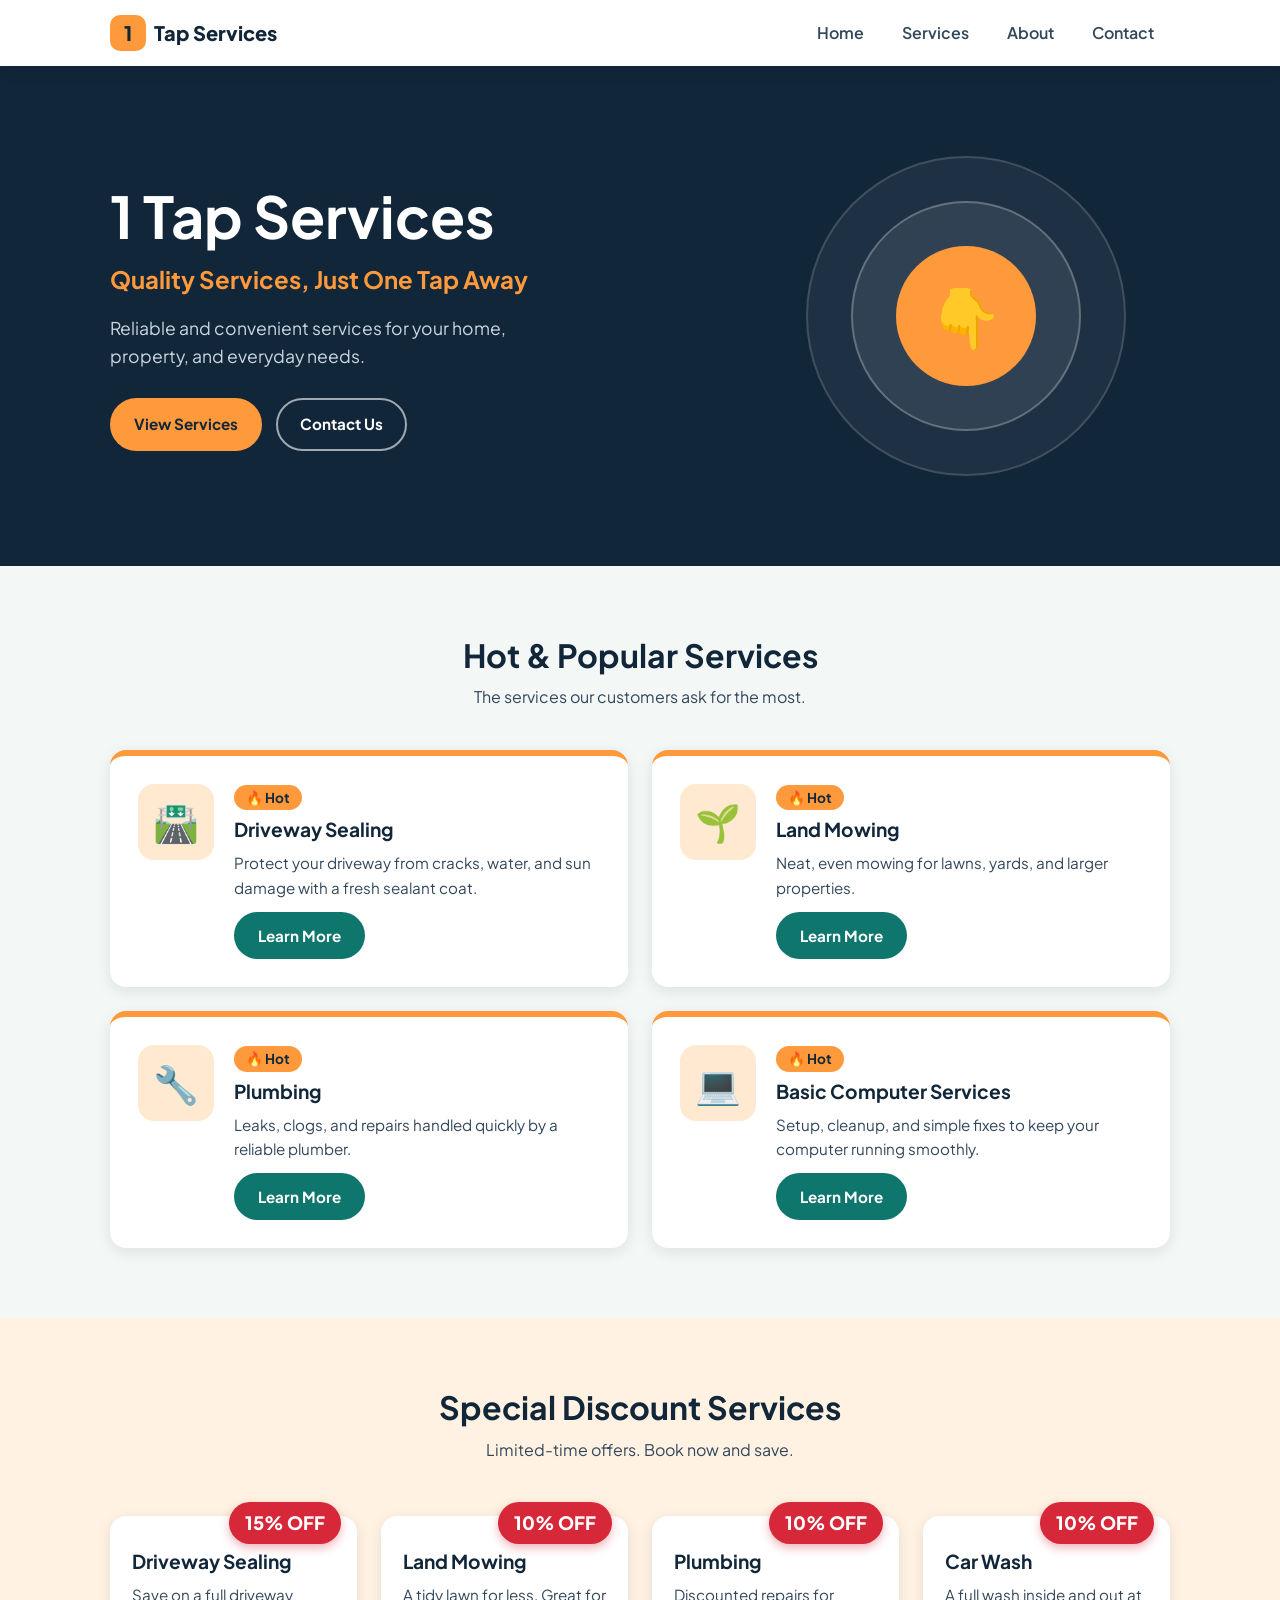
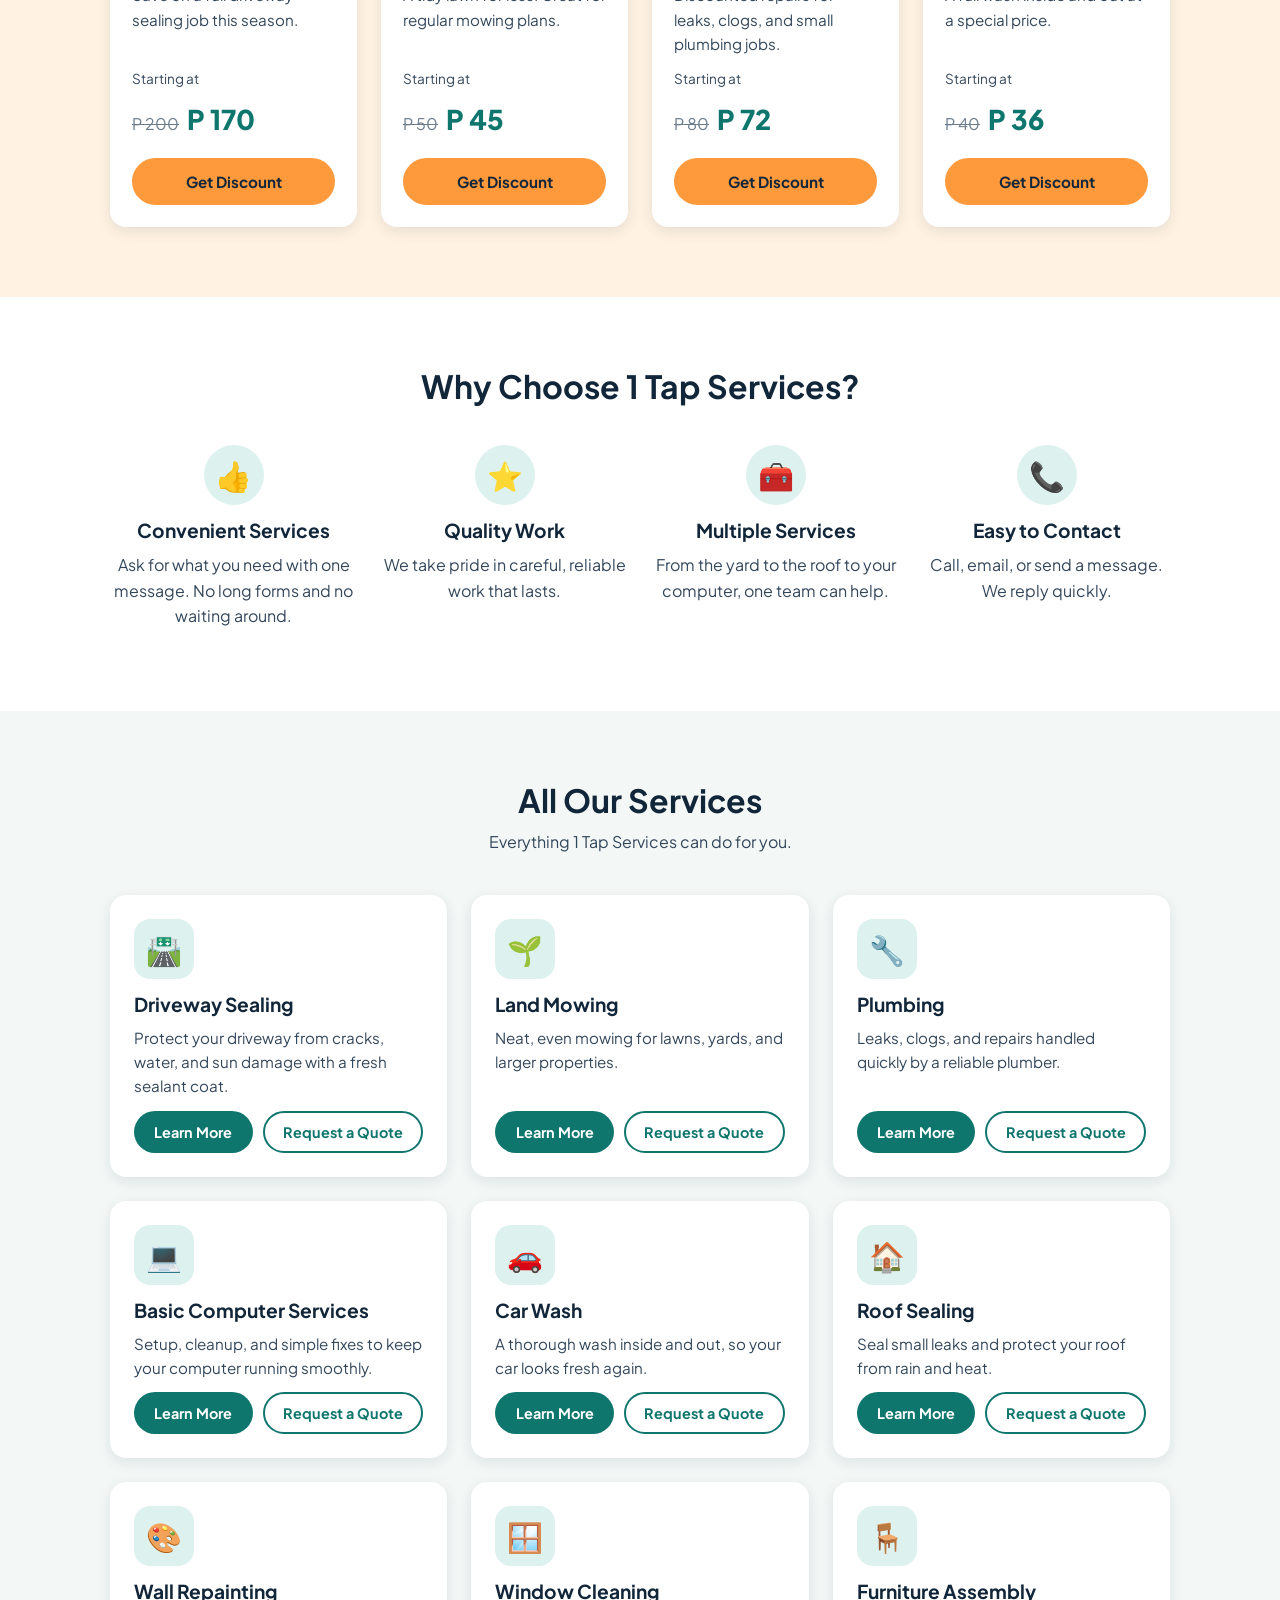
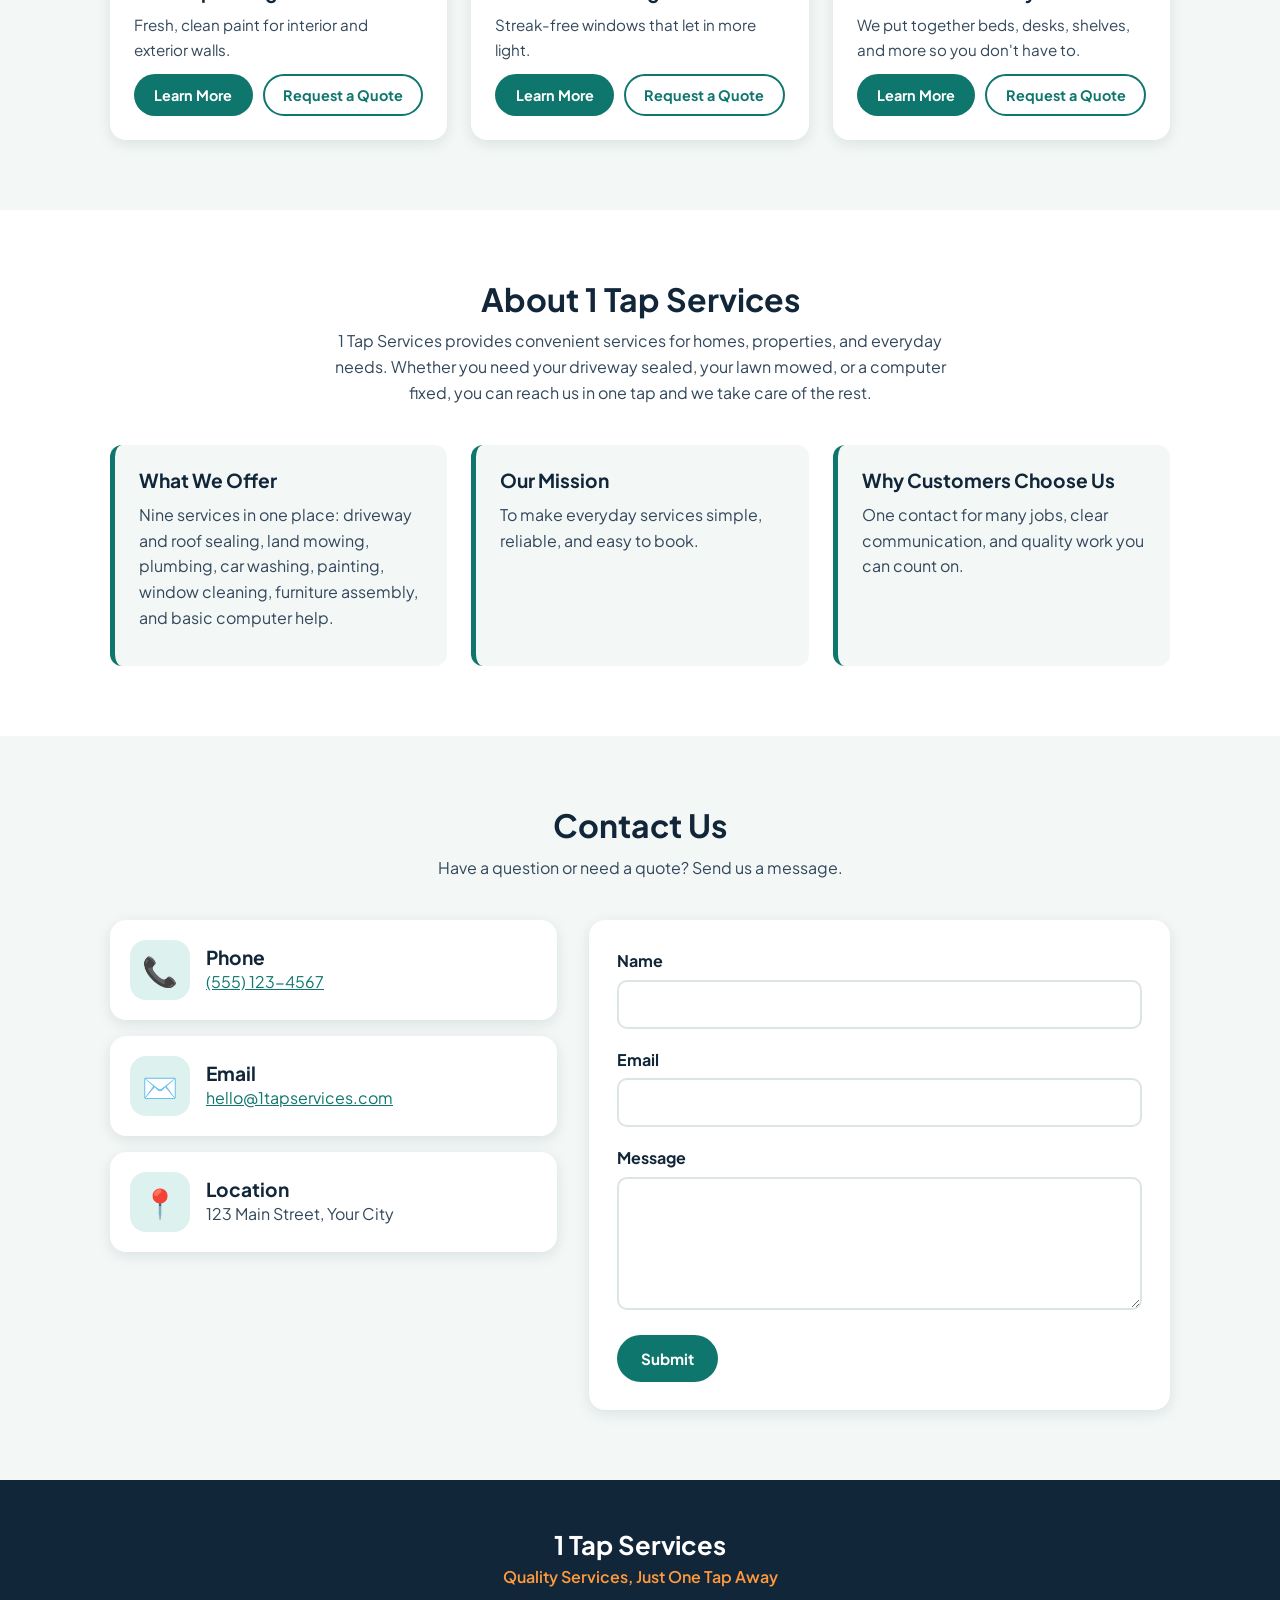
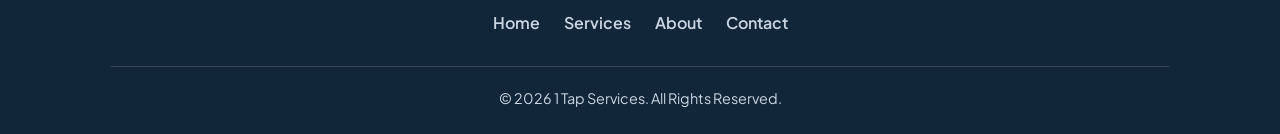
==== index.html @ e30b1a50 "Initial Commit" ====
<!doctype html>
<html lang="en">
  <head>
    <meta charset="UTF-8" />
    <meta name="viewport" content="width=device-width, initial-scale=1.0" />
    <title>1 Tap Services | Quality Services, Just One Tap Away</title>

    <!-- Font (optional). If there is no internet, the browser uses a normal font instead. -->
    <link rel="preconnect" href="https://fonts.googleapis.com" />
    <link rel="preconnect" href="https://fonts.gstatic.com" crossorigin />
    <link
      href="https://fonts.googleapis.com/css2?family=Plus+Jakarta+Sans:wght@400;500;700;800&display=swap"
      rel="stylesheet"
    />

    <!-- Connect the CSS file -->
    <link rel="stylesheet" href="style.css" />
  </head>

  <body>
    <!-- ===================================================
       HEADER / NAVIGATION
       Each link points to a section using its id (#home, #services...)
       =================================================== -->
    <header class="site-header">
      <nav class="navbar">
        <!-- Business name on the left -->
        <a href="#home" class="logo" aria-label="1 Tap Services">
          <span class="logo-mark">1</span>
          <span class="logo-text">Tap Services</span>
        </a>

        <!-- Hamburger button (only visible on mobile) -->
        <button
          id="menu-button"
          class="menu-button"
          aria-label="Open menu"
          aria-expanded="false"
        >
          ☰
        </button>

        <!-- Menu links -->
        <ul id="nav-menu" class="nav-menu">
          <li><a href="#home" class="nav-link">Home</a></li>
          <li><a href="#services" class="nav-link">Services</a></li>
          <li><a href="#about" class="nav-link">About</a></li>
          <li><a href="#contact" class="nav-link">Contact</a></li>
        </ul>
      </nav>
    </header>

    <main>
      <!-- ===================================================
         HOME: HERO SECTION
         =================================================== -->
      <section id="home" class="hero">
        <div class="container hero-content">
          <div class="hero-text">
            <h1>1 Tap Services</h1>
            <p class="hero-tagline">Quality Services, Just One Tap Away</p>
            <p class="hero-description">
              Reliable and convenient services for your home, property, and
              everyday needs.
            </p>

            <div class="hero-buttons">
              <a href="#services" class="button button-orange">View Services</a>
              <a href="#contact" class="button button-light">Contact Us</a>
            </div>
          </div>

          <!-- Decoration: circles with a tapping finger -->
          <div class="hero-visual" aria-hidden="true">
            <div class="ring ring-outer">
              <div class="ring ring-middle">
                <div class="ring ring-inner">👇</div>
              </div>
            </div>
          </div>
        </div>
      </section>

      <!-- ===================================================
         HOME: HOT & POPULAR SERVICES
         To change a service, edit the text inside the card.
         The "data-service" must match the name in script.js
         =================================================== -->
      <section id="popular" class="section bg-light">
        <div class="container">
          <div class="section-heading">
            <h2>Hot &amp; Popular Services</h2>
            <p>The services our customers ask for the most.</p>
          </div>

          <div class="popular-grid">
            <!-- Popular card 1 -->
            <article class="popular-card">
              <div class="icon">🛣️</div>
              <div class="card-body">
                <span class="hot-tag">🔥 Hot</span>
                <h3>Driveway Sealing</h3>
                <p class="card-description">
                  Protect your driveway from cracks, water, and sun damage with
                  a fresh sealant coat.
                </p>
                <button
                  class="button button-main learn-more-button"
                  data-service="Driveway Sealing"
                >
                  Learn More
                </button>
              </div>
            </article>

            <!-- Popular card 2 -->
            <article class="popular-card">
              <div class="icon">🌱</div>
              <div class="card-body">
                <span class="hot-tag">🔥 Hot</span>
                <h3>Land Mowing</h3>
                <p class="card-description">
                  Neat, even mowing for lawns, yards, and larger properties.
                </p>
                <button
                  class="button button-main learn-more-button"
                  data-service="Land Mowing"
                >
                  Learn More
                </button>
              </div>
            </article>

            <!-- Popular card 3 -->
            <article class="popular-card">
              <div class="icon">🔧</div>
              <div class="card-body">
                <span class="hot-tag">🔥 Hot</span>
                <h3>Plumbing</h3>
                <p class="card-description">
                  Leaks, clogs, and repairs handled quickly by a reliable
                  plumber.
                </p>
                <button
                  class="button button-main learn-more-button"
                  data-service="Plumbing"
                >
                  Learn More
                </button>
              </div>
            </article>

            <!-- Popular card 4 -->
            <article class="popular-card">
              <div class="icon">💻</div>
              <div class="card-body">
                <span class="hot-tag">🔥 Hot</span>
                <h3>Basic Computer Services</h3>
                <p class="card-description">
                  Setup, cleanup, and simple fixes to keep your computer running
                  smoothly.
                </p>
                <button
                  class="button button-main learn-more-button"
                  data-service="Basic Computer Services"
                >
                  Learn More
                </button>
              </div>
            </article>
          </div>
        </div>
      </section>

      <!-- ===================================================
         HOME: SPECIAL DISCOUNT SERVICES
         The prices below are only examples. Change them any time.
         Change the discount in two places: the badge text
         and the "data-discount" of the button.
         =================================================== -->
      <section id="discounts" class="section bg-warm">
        <div class="container">
          <div class="section-heading">
            <h2>Special Discount Services</h2>
            <p>Limited-time offers. Book now and save.</p>
          </div>

          <div class="discount-grid">
            <!-- Discount card 1 -->
            <article class="discount-card">
              <span class="discount-badge">15% OFF</span>
              <h3>Driveway Sealing</h3>
              <p class="card-description">
                Save on a full driveway sealing job this season.
              </p>
              <p class="price-box">
                <span class="price-label">Starting at</span>
                <span class="old-price">P 200</span>
                <span class="new-price">P 170</span>
              </p>
              <button
                class="button button-orange discount-button"
                data-service="Driveway Sealing"
                data-discount="15% OFF"
              >
                Get Discount
              </button>
            </article>

            <!-- Discount card 2 -->
            <article class="discount-card">
              <span class="discount-badge">10% OFF</span>
              <h3>Land Mowing</h3>
              <p class="card-description">
                A tidy lawn for less. Great for regular mowing plans.
              </p>
              <p class="price-box">
                <span class="price-label">Starting at</span>
                <span class="old-price">P 50</span>
                <span class="new-price">P 45</span>
              </p>
              <button
                class="button button-orange discount-button"
                data-service="Land Mowing"
                data-discount="10% OFF"
              >
                Get Discount
              </button>
            </article>

            <!-- Discount card 3 -->
            <article class="discount-card">
              <span class="discount-badge">10% OFF</span>
              <h3>Plumbing</h3>
              <p class="card-description">
                Discounted repairs for leaks, clogs, and small plumbing jobs.
              </p>
              <p class="price-box">
                <span class="price-label">Starting at</span>
                <span class="old-price">P 80</span>
                <span class="new-price">P 72</span>
              </p>
              <button
                class="button button-orange discount-button"
                data-service="Plumbing"
                data-discount="10% OFF"
              >
                Get Discount
              </button>
            </article>

            <!-- Discount card 4 -->
            <article class="discount-card">
              <span class="discount-badge">10% OFF</span>
              <h3>Car Wash</h3>
              <p class="card-description">
                A full wash inside and out at a special price.
              </p>
              <p class="price-box">
                <span class="price-label">Starting at</span>
                <span class="old-price">P 40</span>
                <span class="new-price">P 36</span>
              </p>
              <button
                class="button button-orange discount-button"
                data-service="Car Wash"
                data-discount="10% OFF"
              >
                Get Discount
              </button>
            </article>
          </div>
        </div>
      </section>

      <!-- ===================================================
         HOME: WHY CHOOSE US
         =================================================== -->
      <section id="why" class="section bg-white">
        <div class="container">
          <div class="section-heading">
            <h2>Why Choose 1 Tap Services?</h2>
          </div>

          <div class="why-grid">
            <div class="why-item">
              <div class="icon">👍</div>
              <h3>Convenient Services</h3>
              <p>
                Ask for what you need with one message. No long forms and no
                waiting around.
              </p>
            </div>

            <div class="why-item">
              <div class="icon">⭐</div>
              <h3>Quality Work</h3>
              <p>We take pride in careful, reliable work that lasts.</p>
            </div>

            <div class="why-item">
              <div class="icon">🧰</div>
              <h3>Multiple Services</h3>
              <p>
                From the yard to the roof to your computer, one team can help.
              </p>
            </div>

            <div class="why-item">
              <div class="icon">📞</div>
              <h3>Easy to Contact</h3>
              <p>Call, email, or send a message. We reply quickly.</p>
            </div>
          </div>
        </div>
      </section>

      <!-- ===================================================
         SERVICES: ALL 9 SERVICES

         HOW TO ADD A NEW SERVICE:
         1. Copy one <article class="service-card"> ... </article>
         2. Paste it at the end of the grid (before the closing </div>)
         3. Change the icon, name, and description
         4. Change data-service on BOTH buttons to the new name
         5. (Optional) Add the name to serviceDetails in script.js
         =================================================== -->
      <section id="services" class="section bg-light">
        <div class="container">
          <div class="section-heading">
            <h2>All Our Services</h2>
            <p>Everything 1 Tap Services can do for you.</p>
          </div>

          <div class="services-grid">
            <!-- Service 1 -->
            <article class="service-card">
              <div class="icon">🛣️</div>
              <h3>Driveway Sealing</h3>
              <p class="card-description">
                Protect your driveway from cracks, water, and sun damage with a
                fresh sealant coat.
              </p>
              <div class="card-buttons">
                <button
                  class="button button-main learn-more-button"
                  data-service="Driveway Sealing"
                >
                  Learn More
                </button>
                <button
                  class="button button-outline quote-button"
                  data-service="Driveway Sealing"
                >
                  Request a Quote
                </button>
              </div>
            </article>

            <!-- Service 2 -->
            <article class="service-card">
              <div class="icon">🌱</div>
              <h3>Land Mowing</h3>
              <p class="card-description">
                Neat, even mowing for lawns, yards, and larger properties.
              </p>
              <div class="card-buttons">
                <button
                  class="button button-main learn-more-button"
                  data-service="Land Mowing"
                >
                  Learn More
                </button>
                <button
                  class="button button-outline quote-button"
                  data-service="Land Mowing"
                >
                  Request a Quote
                </button>
              </div>
            </article>

            <!-- Service 3 -->
            <article class="service-card">
              <div class="icon">🔧</div>
              <h3>Plumbing</h3>
              <p class="card-description">
                Leaks, clogs, and repairs handled quickly by a reliable plumber.
              </p>
              <div class="card-buttons">
                <button
                  class="button button-main learn-more-button"
                  data-service="Plumbing"
                >
                  Learn More
                </button>
                <button
                  class="button button-outline quote-button"
                  data-service="Plumbing"
                >
                  Request a Quote
                </button>
              </div>
            </article>

            <!-- Service 4 -->
            <article class="service-card">
              <div class="icon">💻</div>
              <h3>Basic Computer Services</h3>
              <p class="card-description">
                Setup, cleanup, and simple fixes to keep your computer running
                smoothly.
              </p>
              <div class="card-buttons">
                <button
                  class="button button-main learn-more-button"
                  data-service="Basic Computer Services"
                >
                  Learn More
                </button>
                <button
                  class="button button-outline quote-button"
                  data-service="Basic Computer Services"
                >
                  Request a Quote
                </button>
              </div>
            </article>

            <!-- Service 5 -->
            <article class="service-card">
              <div class="icon">🚗</div>
              <h3>Car Wash</h3>
              <p class="card-description">
                A thorough wash inside and out, so your car looks fresh again.
              </p>
              <div class="card-buttons">
                <button
                  class="button button-main learn-more-button"
                  data-service="Car Wash"
                >
                  Learn More
                </button>
                <button
                  class="button button-outline quote-button"
                  data-service="Car Wash"
                >
                  Request a Quote
                </button>
              </div>
            </article>

            <!-- Service 6 -->
            <article class="service-card">
              <div class="icon">🏠</div>
              <h3>Roof Sealing</h3>
              <p class="card-description">
                Seal small leaks and protect your roof from rain and heat.
              </p>
              <div class="card-buttons">
                <button
                  class="button button-main learn-more-button"
                  data-service="Roof Sealing"
                >
                  Learn More
                </button>
                <button
                  class="button button-outline quote-button"
                  data-service="Roof Sealing"
                >
                  Request a Quote
                </button>
              </div>
            </article>

            <!-- Service 7 -->
            <article class="service-card">
              <div class="icon">🎨</div>
              <h3>Wall Repainting</h3>
              <p class="card-description">
                Fresh, clean paint for interior and exterior walls.
              </p>
              <div class="card-buttons">
                <button
                  class="button button-main learn-more-button"
                  data-service="Wall Repainting"
                >
                  Learn More
                </button>
                <button
                  class="button button-outline quote-button"
                  data-service="Wall Repainting"
                >
                  Request a Quote
                </button>
              </div>
            </article>

            <!-- Service 8 -->
            <article class="service-card">
              <div class="icon">🪟</div>
              <h3>Window Cleaning</h3>
              <p class="card-description">
                Streak-free windows that let in more light.
              </p>
              <div class="card-buttons">
                <button
                  class="button button-main learn-more-button"
                  data-service="Window Cleaning"
                >
                  Learn More
                </button>
                <button
                  class="button button-outline quote-button"
                  data-service="Window Cleaning"
                >
                  Request a Quote
                </button>
              </div>
            </article>

            <!-- Service 9 -->
            <article class="service-card">
              <div class="icon">🪑</div>
              <h3>Furniture Assembly</h3>
              <p class="card-description">
                We put together beds, desks, shelves, and more so you don't have
                to.
              </p>
              <div class="card-buttons">
                <button
                  class="button button-main learn-more-button"
                  data-service="Furniture Assembly"
                >
                  Learn More
                </button>
                <button
                  class="button button-outline quote-button"
                  data-service="Furniture Assembly"
                >
                  Request a Quote
                </button>
              </div>
            </article>
          </div>
        </div>
      </section>

      <!-- ===================================================
         ABOUT
         =================================================== -->
      <section id="about" class="section bg-white">
        <div class="container">
          <div class="section-heading">
            <h2>About 1 Tap Services</h2>
            <p>
              1 Tap Services provides convenient services for homes, properties,
              and everyday needs. Whether you need your driveway sealed, your
              lawn mowed, or a computer fixed, you can reach us in one tap and
              we take care of the rest.
            </p>
          </div>

          <div class="about-grid">
            <div class="about-block">
              <h3>What We Offer</h3>
              <p>
                Nine services in one place: driveway and roof sealing, land
                mowing, plumbing, car washing, painting, window cleaning,
                furniture assembly, and basic computer help.
              </p>
            </div>

            <div class="about-block">
              <h3>Our Mission</h3>
              <p>
                To make everyday services simple, reliable, and easy to book.
              </p>
            </div>

            <div class="about-block">
              <h3>Why Customers Choose Us</h3>
              <p>
                One contact for many jobs, clear communication, and quality work
                you can count on.
              </p>
            </div>
          </div>
        </div>
      </section>

      <!-- ===================================================
         CONTACT
         Change the phone, email, and location below.
         =================================================== -->
      <section id="contact" class="section bg-light">
        <div class="container">
          <div class="section-heading">
            <h2>Contact Us</h2>
            <p>Have a question or need a quote? Send us a message.</p>
          </div>

          <div class="contact-grid">
            <!-- Contact information -->
            <div class="contact-info">
              <div class="contact-item">
                <div class="icon">📞</div>
                <div>
                  <h3>Phone</h3>
                  <p><a href="tel:+15551234567">(555) 123-4567</a></p>
                </div>
              </div>

              <div class="contact-item">
                <div class="icon">✉️</div>
                <div>
                  <h3>Email</h3>
                  <p>
                    <a href="mailto:hello@1tapservices.com"
                      >hello@1tapservices.com</a
                    >
                  </p>
                </div>
              </div>

              <div class="contact-item">
                <div class="icon">📍</div>
                <div>
                  <h3>Location</h3>
                  <p>123 Main Street, Your City</p>
                </div>
              </div>
            </div>

            <!-- Contact form -->
            <form id="contact-form" class="contact-form">
              <div class="form-group">
                <label for="name">Name</label>
                <input type="text" id="name" name="name" required />
              </div>

              <div class="form-group">
                <label for="email">Email</label>
                <input type="email" id="email" name="email" required />
              </div>

              <div class="form-group">
                <label for="message">Message</label>
                <textarea
                  id="message"
                  name="message"
                  rows="5"
                  required
                ></textarea>
              </div>

              <button type="submit" class="button button-main">Submit</button>

              <!-- This message is hidden until the form is submitted -->
              <p id="form-message" class="form-message" role="status"></p>
            </form>
          </div>
        </div>
      </section>
    </main>

    <!-- ===================================================
       FOOTER
       =================================================== -->
    <footer class="site-footer">
      <div class="container">
        <h2 class="footer-name">1 Tap Services</h2>
        <p class="footer-tagline">Quality Services, Just One Tap Away</p>

        <ul class="footer-links">
          <li><a href="#home">Home</a></li>
          <li><a href="#services">Services</a></li>
          <li><a href="#about">About</a></li>
          <li><a href="#contact">Contact</a></li>
        </ul>

        <p class="copyright">© 2026 1 Tap Services. All Rights Reserved.</p>
      </div>
    </footer>
  </body>
</html>
---- style.css ----
/* ==========================================================
   1 TAP SERVICES - style.css

   Sections in this file:
   1. Basics (colors, fonts)
   2. Buttons
   3. Navigation
   4. Hero Section
   5. Popular Services
   6. Discount Section
   7. Why Choose Us
   8. Services
   9. About
   10. Contact
   11. Footer
   12. Popup (Modal)
   13. Tablet
   14. Mobile
   ========================================================== */


/* ==========================================================
   1. BASICS
   TIP: To change the colors of the whole website,
   change the values in :root below.
   ========================================================== */
:root {
  --dark: #12263a;        /* dark blue: hero, footer, headings */
  --main: #0f766e;        /* teal: main buttons and links */
  --main-dark: #0b5a54;   /* darker teal: button hover */
  --orange: #ff9a3c;      /* orange: hot tags and highlights */
  --sale: #d62839;        /* red: discount badges */
  --text: #33475b;        /* normal text */
  --light-bg: #f3f7f6;    /* light grey-green background */
  --warm-bg: #fff2e2;     /* light orange background */
  --white: #ffffff;
  --border: #dbe5e3;

  --radius: 16px;         /* how round the corners are */
  --shadow: 0 4px 14px rgba(18, 38, 58, 0.10);
}

* {
  box-sizing: border-box;
}

body {
  margin: 0;
  font-family: "Plus Jakarta Sans", "Segoe UI", Arial, sans-serif;
  font-size: 1rem;
  line-height: 1.6;
  color: var(--text);
  background: var(--white);
}

h1, h2, h3 {
  color: var(--dark);
  line-height: 1.2;
  margin: 0 0 10px 0;
}

h2 {
  font-size: 2rem;
}

h3 {
  font-size: 1.2rem;
}

p {
  margin: 0 0 12px 0;
}

a {
  color: var(--main);
}

/* Shows a clear outline when using the keyboard (Tab key) */
a:focus-visible,
button:focus-visible,
input:focus-visible,
textarea:focus-visible {
  outline: 3px solid #2563eb;
  outline-offset: 2px;
}

/* Keeps content centered and not too wide */
.container {
  max-width: 1100px;
  margin: 0 auto;
  padding: 0 20px;
}

/* Space above and below each section */
.section {
  padding: 70px 0;
}

/* Section background colors (used in index.html) */
.bg-light { background: var(--light-bg); }
.bg-warm  { background: var(--warm-bg); }
.bg-white { background: var(--white); }

/* Title + short text at the top of each section */
.section-heading {
  text-align: center;
  max-width: 640px;
  margin: 0 auto 40px auto;
}

/* When we scroll to a section, leave room for the sticky header */
section {
  scroll-margin-top: 68px;
}

/* Rounded square that holds an emoji icon (used in many places) */
.icon {
  width: 60px;
  height: 60px;
  border-radius: 16px;
  background: #ddf1ee;
  font-size: 1.8rem;
  display: flex;
  align-items: center;
  justify-content: center;
  flex-shrink: 0;
}


/* ==========================================================
   2. BUTTONS
   Every button uses class "button" + one color class.
   ========================================================== */
.button {
  display: inline-block;
  padding: 12px 22px;
  border-radius: 999px;
  border: 2px solid transparent;
  font-family: inherit;
  font-size: 0.95rem;
  font-weight: 700;
  text-align: center;
  text-decoration: none;
  cursor: pointer;
}

/* Teal button */
.button-main {
  background: var(--main);
  color: var(--white);
}
.button-main:hover {
  background: var(--main-dark);
}

/* Teal outline button */
.button-outline {
  background: var(--white);
  color: var(--main);
  border-color: var(--main);
}
.button-outline:hover {
  background: #ddf1ee;
}

/* Orange button */
.button-orange {
  background: var(--orange);
  color: var(--dark);
}
.button-orange:hover {
  background: #ffb066;
}

/* White outline button (for dark backgrounds) */
.button-light {
  background: transparent;
  color: var(--white);
  border-color: rgba(255, 255, 255, 0.6);
}
.button-light:hover {
  background: rgba(255, 255, 255, 0.12);
}


/* ==========================================================
   3. NAVIGATION
   ========================================================== */
.site-header {
  background: var(--white);
  box-shadow: var(--shadow);
  position: sticky;   /* stays at the top while scrolling */
  top: 0;
  z-index: 100;
}

.navbar {
  max-width: 1100px;
  margin: 0 auto;
  padding: 12px 20px;
  display: flex;
  justify-content: space-between;
  align-items: center;
}

/* Logo on the left */
.logo {
  display: flex;
  align-items: center;
  gap: 8px;
  font-size: 1.25rem;
  font-weight: 800;
  color: var(--dark);
  text-decoration: none;
}

.logo-mark {
  width: 36px;
  height: 36px;
  border-radius: 10px;
  background: var(--orange);
  display: flex;
  align-items: center;
  justify-content: center;
}

/* Menu links */
.nav-menu {
  list-style: none;
  margin: 0;
  padding: 0;
  display: flex;
  gap: 6px;
}

.nav-link {
  display: block;
  padding: 8px 16px;
  border-radius: 999px;
  color: var(--text);
  font-weight: 600;
  text-decoration: none;
}

.nav-link:hover {
  background: var(--light-bg);
}

/* The link for the section you are viewing (added by script.js) */
.nav-link.active {
  background: var(--main);
  color: var(--white);
}

/* Hamburger button: hidden on desktop, shown on mobile */
.menu-button {
  display: none;
  background: var(--white);
  border: 2px solid var(--border);
  border-radius: 10px;
  padding: 2px 12px;
  font-size: 1.5rem;
  color: var(--dark);
  cursor: pointer;
}


/* ==========================================================
   4. HERO SECTION
   ========================================================== */
.hero {
  background: var(--dark);
  padding: 90px 0;
}

.hero-content {
  display: grid;
  grid-template-columns: 1.2fr 0.8fr;  /* text on the left, circles on the right */
  align-items: center;
  gap: 40px;
}

.hero h1 {
  color: var(--white);
  font-size: 3.6rem;
}

.hero-tagline {
  color: var(--orange);
  font-size: 1.5rem;
  font-weight: 700;
  margin-bottom: 16px;
}

.hero-description {
  color: #c9d6e2;
  font-size: 1.1rem;
  max-width: 460px;
  margin-bottom: 28px;
}

.hero-buttons {
  display: flex;
  flex-wrap: wrap;
  gap: 14px;
}

/* Circles decoration */
.hero-visual {
  display: flex;
  justify-content: center;
}

.ring {
  border-radius: 50%;
  display: flex;
  align-items: center;
  justify-content: center;
}

.ring-outer {
  width: 320px;
  height: 320px;
  background: rgba(255, 255, 255, 0.05);
  border: 2px solid rgba(255, 255, 255, 0.15);
}

.ring-middle {
  width: 230px;
  height: 230px;
  background: rgba(255, 255, 255, 0.08);
  border: 2px solid rgba(255, 255, 255, 0.25);
}

.ring-inner {
  width: 140px;
  height: 140px;
  background: var(--orange);
  font-size: 3.5rem;
}


/* ==========================================================
   5. POPULAR SERVICES (the 4 HOT services)
   ========================================================== */
.popular-grid {
  display: grid;
  grid-template-columns: repeat(2, 1fr);   /* 2 x 2 grid */
  gap: 24px;
}

.popular-card {
  background: var(--white);
  border-radius: var(--radius);
  border-top: 6px solid var(--orange);
  box-shadow: var(--shadow);
  padding: 28px;
  display: flex;
  gap: 20px;
}

/* Bigger orange icon for the hot cards */
.popular-card .icon {
  width: 76px;
  height: 76px;
  font-size: 2.3rem;
  background: #ffe9d1;
}

.hot-tag {
  display: inline-block;
  background: var(--orange);
  color: var(--dark);
  font-size: 0.85rem;
  font-weight: 700;
  padding: 2px 12px;
  border-radius: 999px;
  margin-bottom: 8px;
}

.card-description {
  font-size: 0.95rem;
}


/* ==========================================================
   6. DISCOUNT SECTION
   ========================================================== */
.discount-grid {
  display: grid;
  grid-template-columns: repeat(4, 1fr);   /* 4 cards in a row */
  gap: 24px;
  padding-top: 14px;   /* room for the badges that stick out of the cards */
}

.discount-card {
  background: var(--white);
  border-radius: var(--radius);
  box-shadow: var(--shadow);
  padding: 34px 22px 22px 22px;
  position: relative;   /* lets the badge sit on the card corner */
  display: flex;
  flex-direction: column;
}

/* The red discount badge */
.discount-badge {
  position: absolute;
  top: -14px;
  right: 16px;
  background: var(--sale);
  color: var(--white);
  font-size: 1.15rem;
  font-weight: 800;
  padding: 6px 16px;
  border-radius: 999px;
  box-shadow: 0 4px 10px rgba(214, 40, 57, 0.35);
}

/* Makes the description fill the space so buttons line up */
.discount-card .card-description {
  flex-grow: 1;
}

.price-box {
  display: flex;
  flex-wrap: wrap;
  align-items: baseline;
  gap: 8px;
  margin-bottom: 16px;
}

.price-label {
  width: 100%;
  font-size: 0.85rem;
}

.old-price {
  text-decoration: line-through;
  color: #6b7c8c;
}

.new-price {
  font-size: 1.7rem;
  font-weight: 800;
  color: var(--main);
}


/* ==========================================================
   7. WHY CHOOSE US
   ========================================================== */
.why-grid {
  display: grid;
  grid-template-columns: repeat(4, 1fr);
  gap: 24px;
}

.why-item {
  text-align: center;
}

.why-item .icon {
  margin: 0 auto 14px auto;
  border-radius: 50%;
}


/* ==========================================================
   8. SERVICES (all 9)
   ========================================================== */
.services-grid {
  display: grid;
  grid-template-columns: repeat(3, 1fr);   /* 3 cards in a row */
  gap: 24px;
}

.service-card {
  background: var(--white);
  border-radius: var(--radius);
  box-shadow: var(--shadow);
  padding: 24px;
  display: flex;
  flex-direction: column;
}

.service-card .icon {
  margin-bottom: 14px;
}

.service-card .card-description {
  flex-grow: 1;   /* pushes the buttons to the bottom */
}

.card-buttons {
  display: flex;
  flex-wrap: wrap;
  gap: 10px;
}

.card-buttons .button {
  flex: 1 1 auto;
  padding: 10px 14px;
  font-size: 0.9rem;
}


/* ==========================================================
   9. ABOUT
   ========================================================== */
.about-grid {
  display: grid;
  grid-template-columns: repeat(3, 1fr);
  gap: 24px;
}

.about-block {
  background: var(--light-bg);
  border-left: 5px solid var(--main);
  border-radius: 12px;
  padding: 24px;
}


/* ==========================================================
   10. CONTACT
   ========================================================== */
.contact-grid {
  display: grid;
  grid-template-columns: 1fr 1.3fr;   /* info on the left, form on the right */
  gap: 32px;
  align-items: start;
}

.contact-info {
  display: flex;
  flex-direction: column;
  gap: 16px;
}

.contact-item {
  background: var(--white);
  border-radius: var(--radius);
  box-shadow: var(--shadow);
  padding: 20px;
  display: flex;
  align-items: center;
  gap: 16px;
}

.contact-item h3,
.contact-item p {
  margin: 0;
}

/* The form box */
.contact-form {
  background: var(--white);
  border-radius: var(--radius);
  box-shadow: var(--shadow);
  padding: 28px;
}

.form-group {
  margin-bottom: 18px;
}

.form-group label {
  display: block;
  font-weight: 700;
  color: var(--dark);
  margin-bottom: 6px;
}

.form-group input,
.form-group textarea {
  width: 100%;
  padding: 12px 14px;
  border: 2px solid var(--border);
  border-radius: 10px;
  font-family: inherit;
  font-size: 1rem;
  color: var(--text);
}

.form-group textarea {
  resize: vertical;
}

/* Thank-you message: hidden until script.js adds the "show" class */
.form-message {
  display: none;
  margin: 16px 0 0 0;
  padding: 12px 16px;
  background: #d9f5ec;
  color: #0b5a54;
  border-radius: 10px;
  font-weight: 700;
}

.form-message.show {
  display: block;
}


/* ==========================================================
   11. FOOTER
   ========================================================== */
.site-footer {
  background: var(--dark);
  color: #c9d6e2;
  text-align: center;
  padding: 50px 0 24px 0;
}

.footer-name {
  color: var(--white);
  font-size: 1.6rem;
  margin-bottom: 4px;
}

.footer-tagline {
  color: var(--orange);
  font-weight: 600;
}

.footer-links {
  list-style: none;
  margin: 20px 0 30px 0;
  padding: 0;
  display: flex;
  justify-content: center;
  flex-wrap: wrap;
  gap: 8px 24px;
}

.footer-links a {
  color: #c9d6e2;
  font-weight: 600;
  text-decoration: none;
}

.footer-links a:hover {
  color: var(--white);
  text-decoration: underline;
}

.copyright {
  font-size: 0.9rem;
  border-top: 1px solid rgba(255, 255, 255, 0.15);
  padding-top: 20px;
  margin: 0;
}


/* ==========================================================
   12. POPUP (MODAL)
   ========================================================== */
/* Dark background that covers the whole screen. Hidden by default. */
.modal {
  display: none;
  position: fixed;
  top: 0;
  left: 0;
  width: 100%;
  height: 100%;
  background: rgba(18, 38, 58, 0.65);
  align-items: center;
  justify-content: center;
  padding: 20px;
  z-index: 200;
}

/* script.js adds the class "show" to open the popup */
.modal.show {
  display: flex;
}

.modal-box {
  position: relative;
  background: var(--white);
  border-radius: var(--radius);
  padding: 32px;
  width: 100%;
  max-width: 460px;
}

.modal-box h3 {
  font-size: 1.5rem;
  padding-right: 30px;
}

.modal-close {
  position: absolute;
  top: 10px;
  right: 14px;
  background: none;
  border: none;
  font-size: 2rem;
  line-height: 1;
  color: var(--dark);
  cursor: pointer;
}


/* ==========================================================
   13. TABLET (screens up to 992px wide)
   ========================================================== */
@media (max-width: 992px) {

  .hero h1 {
    font-size: 3rem;
  }

  .ring-outer  { width: 260px; height: 260px; }
  .ring-middle { width: 190px; height: 190px; }
  .ring-inner  { width: 120px; height: 120px; font-size: 3rem; }

  /* 2 cards per row */
  .discount-grid,
  .why-grid,
  .services-grid {
    grid-template-columns: repeat(2, 1fr);
  }
}


/* ==========================================================
   14. MOBILE
   Step 1: screens up to 768px wide (hamburger menu appears)
   ========================================================== */
@media (max-width: 768px) {

  /* Navigation becomes a hamburger menu */
  .menu-button {
    display: block;
  }

  .nav-menu {
    display: none;             /* hidden until the button is clicked */
    position: absolute;
    top: 100%;
    left: 0;
    right: 0;
    flex-direction: column;
    background: var(--white);
    padding: 10px 20px 20px 20px;
    box-shadow: var(--shadow);
  }

  /* script.js adds the class "open" to show the menu */
  .nav-menu.open {
    display: flex;
  }

  /* Stack things in one column */
  .hero {
    padding: 60px 0;
  }

  .hero-content,
  .popular-grid,
  .about-grid,
  .contact-grid {
    grid-template-columns: 1fr;
  }

  .section {
    padding: 50px 0;
  }
}

/* Step 2: small phones, up to 600px wide */
@media (max-width: 600px) {

  h2 {
    font-size: 1.7rem;
  }

  .hero h1 {
    font-size: 2.5rem;
  }

  .hero-tagline {
    font-size: 1.25rem;
  }

  .hero-buttons .button {
    width: 100%;   /* full-width buttons are easy to tap */
  }

  /* Hot cards: icon on top, text below */
  .popular-card {
    flex-direction: column;
    padding: 24px;
  }

  /* All card grids become 1 column */
  .discount-grid,
  .why-grid,
  .services-grid {
    grid-template-columns: 1fr;
  }

  .contact-form {
    padding: 20px;
  }
}
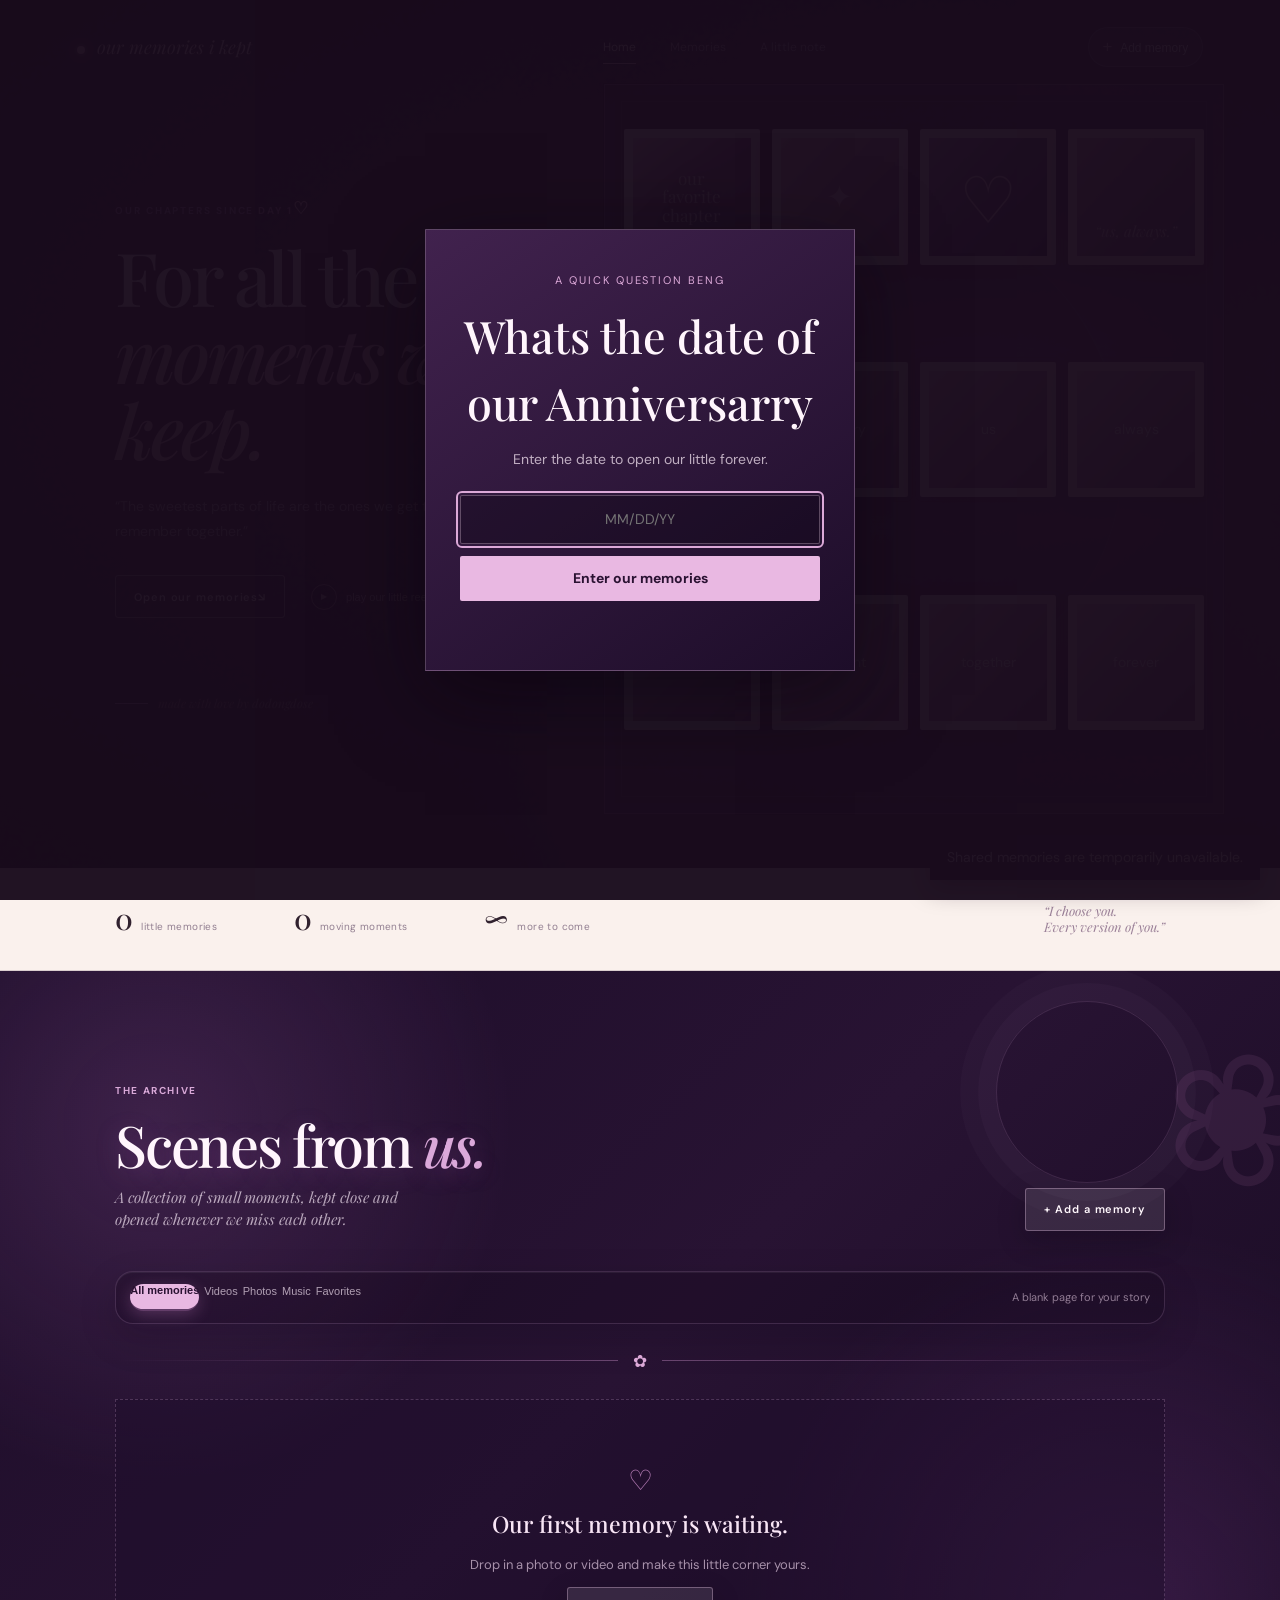
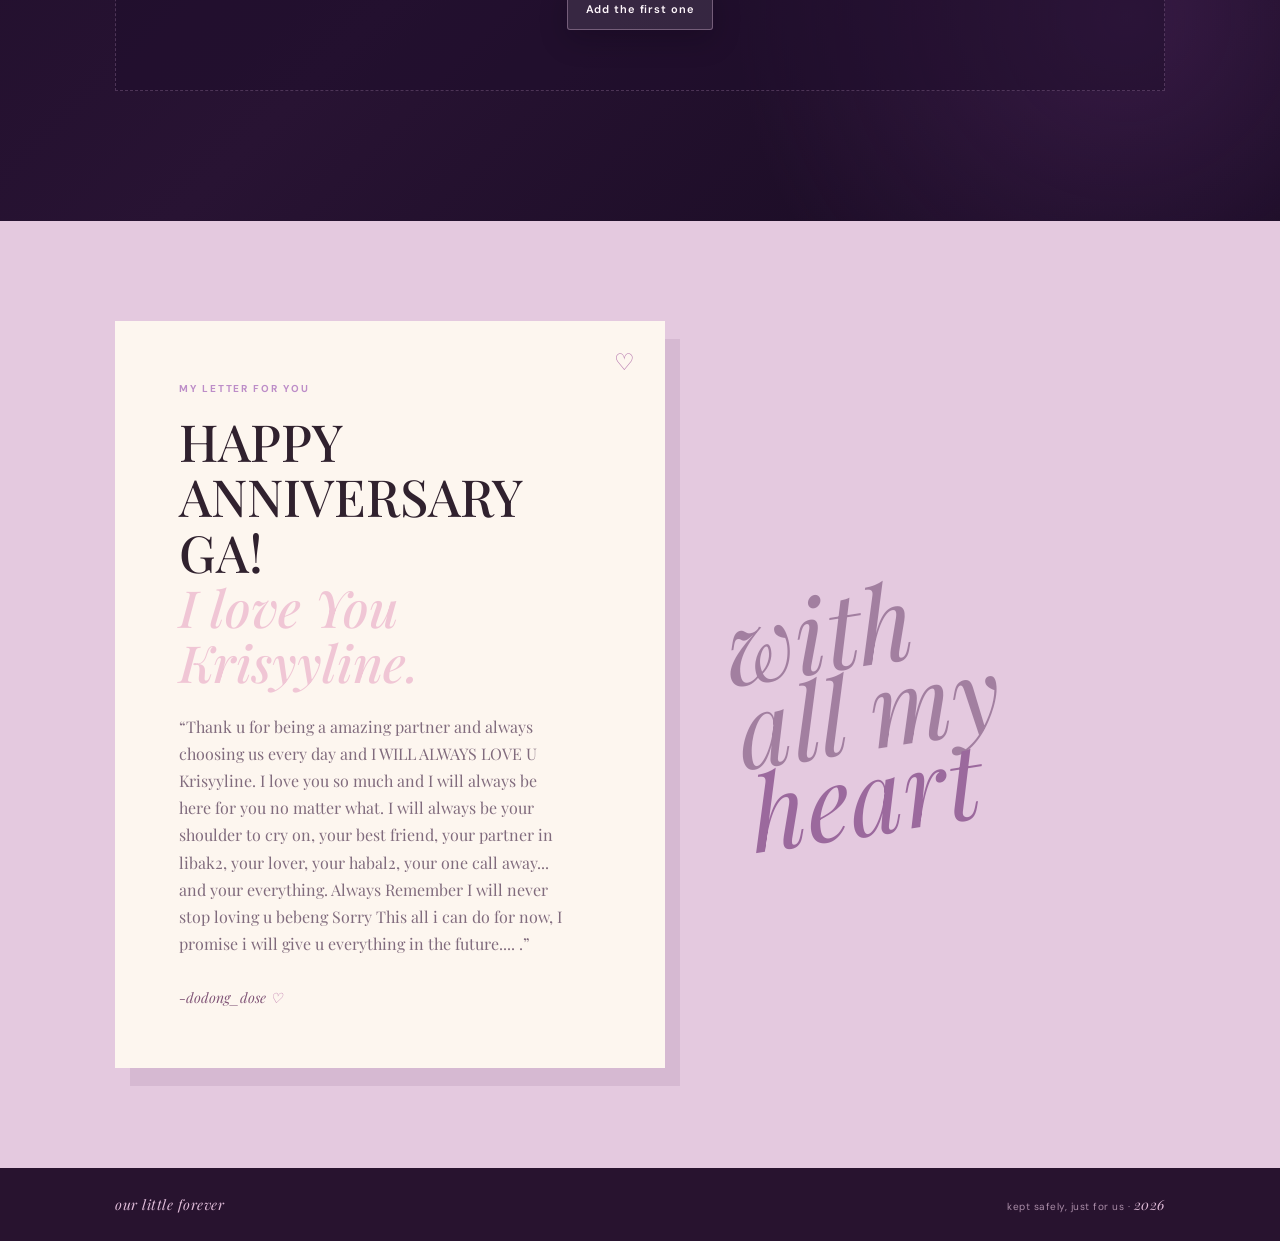
==== commit e91b3075: "Update Files" ====
--- a/index.html
+++ b/index.html
@@ -3,684 +3,1106 @@
   <head>
     <meta charset="UTF-8" />
     <meta name="viewport" content="width=device-width, initial-scale=1.0" />
-    <title>1 Tap Services | Quality Services, Just One Tap Away</title>
-
-    <!-- Font (optional). If there is no internet, the browser uses a normal font instead. -->
+    <meta name="theme-color" content="#24112f" />
+    <title>our little forever</title>
     <link rel="preconnect" href="https://fonts.googleapis.com" />
     <link rel="preconnect" href="https://fonts.gstatic.com" crossorigin />
     <link
-      href="https://fonts.googleapis.com/css2?family=Plus+Jakarta+Sans:wght@400;500;700;800&display=swap"
+      href="https://fonts.googleapis.com/css2?family=DM+Sans:wght@400;500;600;700&family=Playfair+Display:ital,wght@0,500;0,600;1,500;1,600&display=swap"
       rel="stylesheet"
     />
-
-    <!-- Connect the CSS file -->
     <link rel="stylesheet" href="style.css" />
+    <style>
+      .visual-main img {
+        position: absolute;
+        inset: 0;
+        width: 100%;
+        height: 100%;
+        object-fit: cover;
+      }
+      .visual-main video,
+      .collage-media {
+        position: absolute;
+        inset: 0;
+        width: 100%;
+        height: 100%;
+        object-fit: cover;
+      }
+      .collage-media {
+        z-index: 1;
+      }
+      .collage-audio {
+        position: absolute;
+        inset: 0;
+        z-index: 1;
+        display: grid;
+        place-items: center;
+        color: #ffe2f0;
+        font-family: "Playfair Display", serif;
+        font-size: 48px;
+        text-shadow: 0 0 22px rgba(255, 198, 232, 0.7);
+      }
+      .visual-main video {
+        z-index: 1;
+      }
+      .visual-main .visual-placeholder,
+      .visual-top .visual-placeholder,
+      .visual-small .visual-placeholder,
+      .visual-polaroid .visual-placeholder {
+        position: relative;
+        z-index: 2;
+      }
+      .visual-main img:not([hidden]) ~ .visual-placeholder {
+        display: none;
+      }
+      .collage {
+        margin: 84px 8% 54px 4%;
+        border: 1px solid rgba(246, 215, 239, 0.34);
+        box-shadow:
+          inset 0 0 0 10px rgba(246, 215, 239, 0.04),
+          0 0 0 1px rgba(23, 8, 28, 0.4),
+          0 24px 90px rgba(15, 4, 22, 0.3);
+      }
+      .collage::after {
+        position: absolute;
+        inset: 16px;
+        border: 1px solid rgba(246, 215, 239, 0.15);
+        pointer-events: none;
+        content: "";
+      }
+      .collage-card {
+        outline: 1px solid rgba(68, 28, 67, 0.18);
+        outline-offset: 4px;
+      }
+      .collage-frame {
+        position: absolute;
+        z-index: 2;
+        width: 104px;
+        height: 88px;
+        padding: 6px;
+        border: 5px solid #f5e3e8;
+        background: #f5e3e8;
+        box-shadow: 0 12px 24px rgba(15, 4, 22, 0.3);
+      }
+      .collage-frame .visual {
+        width: 100%;
+        height: 100%;
+      }
+      .collage-frame .visual-placeholder {
+        position: relative;
+        z-index: 2;
+        font-size: 14px;
+      }
+      .collage-frame:nth-of-type(5) {
+        top: 4%;
+        left: 33%;
+        transform: rotate(8deg);
+      }
+      .collage-frame:nth-of-type(6) {
+        top: 28%;
+        left: 2%;
+        transform: rotate(-10deg);
+      }
+      .collage-frame:nth-of-type(7) {
+        top: 59%;
+        left: 10%;
+        transform: rotate(6deg);
+      }
+      .collage-frame:nth-of-type(8) {
+        top: 78%;
+        left: 42%;
+        transform: rotate(-4deg);
+      }
+      .collage-frame:nth-of-type(9) {
+        top: 27%;
+        right: 4%;
+        transform: rotate(-8deg);
+      }
+      .collage-frame:nth-of-type(10) {
+        top: 64%;
+        right: 18%;
+        transform: rotate(9deg);
+      }
+      .collage-slot .collage-media {
+        z-index: 1;
+      }
+      @media (max-width: 900px) {
+        .collage-frame {
+          width: 82px;
+          height: 70px;
+          padding: 4px;
+          border-width: 4px;
+        }
+        .collage-frame .visual-placeholder {
+          font-size: 10px;
+        }
+      }
+      #hero-collage > .collage-card {
+        top: 10%;
+        right: auto;
+        bottom: auto;
+        left: auto;
+        z-index: 2;
+        width: 17%;
+        height: auto;
+        aspect-ratio: 1;
+        padding: 6px;
+        border: 5px solid #f8edf0;
+        border-radius: 2px;
+        background: #f8edf0;
+        box-shadow: 0 10px 22px rgba(15, 4, 22, 0.28);
+        transform: none;
+      }
+      #hero-collage > .collage-card:hover {
+        z-index: 5;
+        transform: translateY(-4px);
+      }
+      #hero-collage > .collage-card:nth-of-type(1),
+      #hero-collage > .collage-card:nth-of-type(2),
+      #hero-collage > .collage-card:nth-of-type(3),
+      #hero-collage > .collage-card:nth-of-type(4),
+      #hero-collage > .collage-card:nth-of-type(5) {
+        top: 10%;
+      }
+      #hero-collage > .collage-card:nth-of-type(6),
+      #hero-collage > .collage-card:nth-of-type(7),
+      #hero-collage > .collage-card:nth-of-type(8),
+      #hero-collage > .collage-card:nth-of-type(9),
+      #hero-collage > .collage-card:nth-of-type(10) {
+        top: 55%;
+      }
+      #hero-collage > .collage-card:nth-of-type(1),
+      #hero-collage > .collage-card:nth-of-type(6) {
+        left: 3%;
+      }
+      #hero-collage > .collage-card:nth-of-type(2),
+      #hero-collage > .collage-card:nth-of-type(7) {
+        left: 22%;
+      }
+      #hero-collage > .collage-card:nth-of-type(3),
+      #hero-collage > .collage-card:nth-of-type(8) {
+        left: 41%;
+      }
+      #hero-collage > .collage-card:nth-of-type(4),
+      #hero-collage > .collage-card:nth-of-type(9) {
+        left: 60%;
+      }
+      #hero-collage > .collage-card:nth-of-type(5),
+      #hero-collage > .collage-card:nth-of-type(10) {
+        left: 79%;
+      }
+      #hero-collage > .collage-card .visual {
+        width: 100%;
+        height: 100%;
+      }
+      #hero-collage > .collage-card .visual-placeholder {
+        font-size: 15px;
+        line-height: 1.1;
+      }
+      #hero-collage .tape,
+      #hero-collage .photo-caption,
+      #hero-collage .date-stamp,
+      #hero-collage .polaroid-caption,
+      #hero-collage .scribble,
+      #hero-collage .flower {
+        display: none;
+      }
+      @media (max-width: 900px) {
+        #hero-collage > .collage-card {
+          width: 17%;
+          height: auto;
+          aspect-ratio: 1;
+          padding: 4px;
+          border-width: 3px;
+        }
+        #hero-collage > .collage-card:nth-of-type(6),
+        #hero-collage > .collage-card:nth-of-type(7),
+        #hero-collage > .collage-card:nth-of-type(8),
+        #hero-collage > .collage-card:nth-of-type(9),
+        #hero-collage > .collage-card:nth-of-type(10) {
+          top: 58%;
+        }
+        #hero-collage > .collage-card .visual-placeholder {
+          font-size: 10px;
+        }
+      }
+      #hero-collage > .collage-card {
+        width: 22%;
+        padding: 5px;
+        border-width: 4px;
+      }
+      #hero-collage > .collage-card:nth-of-type(1),
+      #hero-collage > .collage-card:nth-of-type(2),
+      #hero-collage > .collage-card:nth-of-type(3),
+      #hero-collage > .collage-card:nth-of-type(4) {
+        top: 6%;
+      }
+      #hero-collage > .collage-card:nth-of-type(5),
+      #hero-collage > .collage-card:nth-of-type(6),
+      #hero-collage > .collage-card:nth-of-type(7),
+      #hero-collage > .collage-card:nth-of-type(8) {
+        top: 38%;
+      }
+      #hero-collage > .collage-card:nth-of-type(9),
+      #hero-collage > .collage-card:nth-of-type(10),
+      #hero-collage > .collage-card:nth-of-type(11),
+      #hero-collage > .collage-card:nth-of-type(12) {
+        top: 70%;
+      }
+      #hero-collage > .collage-card:nth-of-type(1),
+      #hero-collage > .collage-card:nth-of-type(5),
+      #hero-collage > .collage-card:nth-of-type(9) {
+        left: 3%;
+      }
+      #hero-collage > .collage-card:nth-of-type(2),
+      #hero-collage > .collage-card:nth-of-type(6),
+      #hero-collage > .collage-card:nth-of-type(10) {
+        left: 27%;
+      }
+      #hero-collage > .collage-card:nth-of-type(3),
+      #hero-collage > .collage-card:nth-of-type(7),
+      #hero-collage > .collage-card:nth-of-type(11) {
+        left: 51%;
+      }
+      #hero-collage > .collage-card:nth-of-type(4),
+      #hero-collage > .collage-card:nth-of-type(8),
+      #hero-collage > .collage-card:nth-of-type(12) {
+        left: 75%;
+      }
+      #hero-collage > .collage-card .visual-placeholder {
+        font-size: 17px;
+      }
+      @media (max-width: 900px) {
+        #hero-collage > .collage-card {
+          width: 22%;
+          padding: 3px;
+          border-width: 3px;
+        }
+        #hero-collage > .collage-card .visual-placeholder {
+          font-size: 12px;
+        }
+      }
+      .flower {
+        position: absolute;
+        z-index: 3;
+        color: #f3c7df;
+        font-family: "Playfair Display", serif;
+        font-size: 31px;
+        line-height: 1;
+        text-shadow: 0 0 18px rgba(245, 170, 221, 0.7);
+        pointer-events: none;
+      }
+      .flower-a {
+        top: 7px;
+        left: 9px;
+        transform: rotate(-18deg);
+      }
+      .flower-b {
+        right: 10px;
+        bottom: 8px;
+        transform: rotate(18deg) scale(0.8);
+      }
+      .flower-c {
+        top: 20%;
+        right: 5%;
+        color: #dca9d4;
+        font-size: 22px;
+        transform: rotate(12deg);
+      }
+      @media (max-width: 900px) {
+        .collage {
+          margin: 0;
+          border: 0;
+          box-shadow: none;
+        }
+        .collage::after {
+          display: none;
+        }
+      }
+      .memories-section {
+        position: relative;
+        overflow: hidden;
+      }
+      .memories-section::before {
+        position: absolute;
+        top: 45px;
+        right: -35px;
+        color: rgba(180, 118, 174, 0.12);
+        content: "❀";
+        font-family: "Playfair Display", serif;
+        font-size: 180px;
+        line-height: 1;
+        transform: rotate(18deg);
+        pointer-events: none;
+      }
+      .archive-intro {
+        margin: 14px 0 0;
+        color: #9b8796;
+        font-family: "Playfair Display", serif;
+        font-size: 15px;
+        font-style: italic;
+        line-height: 1.45;
+      }
+      .archive-divider {
+        position: relative;
+        z-index: 1;
+        display: flex;
+        align-items: center;
+        gap: 15px;
+        margin: 24px 0 26px;
+        color: #b47eae;
+      }
+      .archive-divider span {
+        height: 1px;
+        flex: 1;
+        background: linear-gradient(
+          90deg,
+          transparent,
+          rgba(125, 75, 121, 0.28)
+        );
+      }
+      .archive-divider span:last-child {
+        background: linear-gradient(
+          90deg,
+          rgba(125, 75, 121, 0.28),
+          transparent
+        );
+      }
+      .archive-divider b {
+        font-family: "Playfair Display", serif;
+        font-size: 17px;
+        font-weight: 400;
+      }
+      .memory-card {
+        border-radius: 2px 2px 16px 2px;
+      }
+      .memory-card::before {
+        position: absolute;
+        top: -4px;
+        left: 14px;
+        width: 28px;
+        height: 3px;
+        background: #c58abc;
+        content: "";
+        transform: rotate(-3deg);
+      }
+      .memory-card.memory-video::before {
+        background: #9163a6;
+      }
+      .memory-card.memory-audio::before {
+        background: #d19ab7;
+      }
+      .memory-card.memory-audio .memory-thumb {
+        background: radial-gradient(circle at 50% 55%, #b879a8, #48264f 68%);
+      }
+      .memory-card.memory-audio .visual-placeholder {
+        color: #ffe2f0;
+        font-family: "Playfair Display", serif;
+        font-size: 48px;
+      }
+      .memory-thumb::after {
+        position: absolute;
+        inset: 7px;
+        border: 1px solid rgba(255, 244, 249, 0.2);
+        content: "";
+        pointer-events: none;
+      }
+      .memory-meta-dot {
+        color: #b47eae;
+      }
+      @media (max-width: 600px) {
+        .memories-section::before {
+          top: 100px;
+          right: -55px;
+          font-size: 130px;
+        }
+        .archive-intro {
+          font-size: 14px;
+        }
+        .archive-divider {
+          margin: 19px 0 20px;
+        }
+      }
+      .memories-section {
+        position: relative;
+        isolation: isolate;
+        overflow: hidden;
+        color: #f9eaf7;
+        background:
+          radial-gradient(
+            circle at 12% 18%,
+            rgba(154, 91, 167, 0.24),
+            transparent 27%
+          ),
+          radial-gradient(
+            circle at 88% 76%,
+            rgba(94, 45, 112, 0.4),
+            transparent 30%
+          ),
+          linear-gradient(135deg, #1d0d29 0%, #281333 48%, #160a20 100%);
+      }
+      .memories-section::after {
+        position: absolute;
+        top: 30px;
+        right: 8%;
+        width: 180px;
+        height: 180px;
+        border: 1px solid rgba(231, 184, 232, 0.14);
+        border-radius: 50%;
+        box-shadow:
+          0 0 0 18px rgba(231, 184, 232, 0.025),
+          0 0 0 36px rgba(231, 184, 232, 0.02);
+        content: "";
+        pointer-events: none;
+      }
+      .memories-section .section-heading,
+      .memories-section .filter-row,
+      .memories-section .archive-divider,
+      .memories-section .memory-grid,
+      .memories-section .empty-memory {
+        position: relative;
+        z-index: 1;
+      }
+      .memories-section .kicker {
+        color: #d9a9d8;
+        letter-spacing: 0.16em;
+      }
+      .memories-section h2 {
+        color: #fff5fc;
+        text-shadow: 0 5px 24px rgba(180, 98, 190, 0.28);
+      }
+      .memories-section h2 em {
+        color: #dba9da;
+      }
+      .archive-intro {
+        color: rgba(249, 234, 247, 0.68);
+      }
+      .memories-section .button-dark {
+        border-color: rgba(246, 207, 239, 0.32);
+        color: #fff7fc;
+        background: rgba(255, 255, 255, 0.1);
+        box-shadow: 0 10px 28px rgba(7, 2, 12, 0.22);
+      }
+      .memories-section .button-dark:hover {
+        background: #8e548f;
+      }
+      .filter-row {
+        padding: 12px 14px;
+        border: 1px solid rgba(231, 184, 232, 0.16);
+        border-radius: 18px;
+        background: rgba(10, 4, 17, 0.22);
+        box-shadow:
+          inset 0 1px rgba(255, 255, 255, 0.06),
+          0 14px 38px rgba(8, 2, 13, 0.16);
+      }
+      .filter-tabs {
+        gap: 5px;
+      }
+      .filter {
+        border-color: transparent;
+        border-radius: 999px;
+        color: rgba(255, 239, 253, 0.64);
+        background: transparent;
+        transition:
+          color 180ms ease,
+          background 180ms ease,
+          transform 180ms ease;
+      }
+      .filter:hover {
+        color: #fff;
+        background: rgba(226, 169, 225, 0.12);
+        transform: translateY(-1px);
+      }
+      .filter.active {
+        color: #2a1232;
+        background: #e9b8e2;
+        box-shadow: 0 4px 16px rgba(224, 148, 220, 0.24);
+      }
+      #collection-label {
+        color: rgba(249, 224, 246, 0.52);
+      }
+      .archive-divider {
+        color: #dca9d8;
+      }
+      .archive-divider span {
+        background: linear-gradient(
+          90deg,
+          transparent,
+          rgba(214, 153, 212, 0.38)
+        );
+      }
+      .archive-divider span:last-child {
+        background: linear-gradient(
+          90deg,
+          rgba(214, 153, 212, 0.38),
+          transparent
+        );
+      }
+      .memory-grid {
+        perspective: 900px;
+      }
+      .memory-card {
+        border: 1px solid rgba(246, 208, 239, 0.17);
+        background: linear-gradient(
+          145deg,
+          rgba(79, 39, 86, 0.96),
+          rgba(38, 18, 47, 0.98)
+        );
+        box-shadow:
+          0 18px 38px rgba(8, 2, 13, 0.3),
+          inset 0 1px rgba(255, 255, 255, 0.08);
+        animation: memory-rise 650ms both;
+        transition:
+          transform 220ms ease,
+          border-color 220ms ease,
+          box-shadow 220ms ease;
+      }
+      .memory-card:nth-child(2) {
+        animation-delay: 70ms;
+      }
+      .memory-card:nth-child(3) {
+        animation-delay: 140ms;
+      }
+      .memory-card:nth-child(4) {
+        animation-delay: 210ms;
+      }
+      .memory-card:hover {
+        border-color: rgba(239, 183, 235, 0.48);
+        box-shadow:
+          0 24px 48px rgba(8, 2, 13, 0.44),
+          0 0 26px rgba(173, 91, 173, 0.12);
+        transform: translateY(-7px) rotateX(1deg);
+      }
+      .memory-copy h3 {
+        color: #fff1fc;
+      }
+      .memory-copy p {
+        color: rgba(249, 225, 247, 0.58);
+      }
+      .memory-menu {
+        color: rgba(255, 232, 252, 0.72);
+        background: rgba(255, 255, 255, 0.07);
+      }
+      .memory-actions {
+        border-color: rgba(238, 184, 232, 0.24);
+        background: #2e1639;
+        box-shadow: 0 14px 30px rgba(7, 2, 12, 0.38);
+      }
+      .memory-actions button {
+        color: #f8e3f5;
+      }
+      .empty-memory {
+        border-color: rgba(231, 184, 232, 0.22);
+        color: #f8e5f5;
+        background: rgba(31, 13, 42, 0.48);
+      }
+      .empty-memory p {
+        color: rgba(249, 225, 247, 0.62);
+      }
+      @keyframes memory-rise {
+        from {
+          opacity: 0;
+          transform: translateY(18px);
+        }
+        to {
+          opacity: 1;
+          transform: translateY(0);
+        }
+      }
+      @media (prefers-reduced-motion: reduce) {
+        .memory-card {
+          animation: none;
+          transition: none;
+        }
+      }
+      .anniversary-gate {
+        position: fixed;
+        inset: 0;
+        z-index: 100;
+        display: grid;
+        place-items: center;
+        padding: 24px;
+        overflow-y: auto;
+        background: rgba(24, 11, 28, 0.96);
+      }
+      .anniversary-gate[hidden] {
+        display: none;
+      }
+      .sr-only {
+        position: absolute;
+        width: 1px;
+        height: 1px;
+        padding: 0;
+        margin: -1px;
+        overflow: hidden;
+        clip: rect(0, 0, 0, 0);
+        white-space: nowrap;
+        border: 0;
+      }
+      .anniversary-card {
+        width: min(100%, 430px);
+        padding: 42px 34px 36px;
+        border: 1px solid rgba(246, 215, 239, 0.25);
+        text-align: center;
+        color: #fff5fc;
+        background: linear-gradient(145deg, #41224e, #1d0d29);
+        box-shadow: 0 24px 80px rgba(7, 2, 12, 0.5);
+      }
+      .anniversary-kicker {
+        margin: 0 0 13px;
+        color: #dca9d8;
+        font-size: 11px;
+        letter-spacing: 0.18em;
+        text-transform: uppercase;
+      }
+      .anniversary-card h1 {
+        margin: 0;
+        font-family: "Playfair Display", serif;
+        font-size: clamp(2rem, 6vw, 2.8rem);
+        font-weight: 500;
+      }
+      .anniversary-card p:not(.anniversary-kicker):not(.anniversary-error) {
+        margin: 13px 0 25px;
+        color: rgba(249, 234, 247, 0.72);
+      }
+      .anniversary-card form {
+        display: grid;
+        gap: 12px;
+      }
+      .anniversary-card input {
+        width: 100%;
+        padding: 13px 15px;
+        border: 1px solid rgba(246, 215, 239, 0.3);
+        border-radius: 2px;
+        color: #fff;
+        background: rgba(10, 4, 17, 0.35);
+        font: inherit;
+        text-align: center;
+      }
+      .anniversary-card input:focus {
+        outline: 2px solid #dca9d8;
+        outline-offset: 2px;
+      }
+      .anniversary-card button {
+        padding: 12px 18px;
+        border: 0;
+        border-radius: 2px;
+        color: #2a1232;
+        background: #e9b8e2;
+        font: inherit;
+        font-weight: 700;
+        cursor: pointer;
+      }
+      .anniversary-card button:hover {
+        background: #f5d5ee;
+      }
+      .anniversary-error {
+        min-height: 21px;
+        margin: 0;
+        color: #f3b4c9;
+        font-size: 13px;
+      }
+      .love-popup {
+        position: fixed;
+        inset: 0;
+        z-index: 90;
+        display: grid;
+        place-items: center;
+        padding: 24px;
+        background: rgba(24, 11, 28, 0.7);
+      }
+      .love-popup[hidden] {
+        display: none;
+      }
+      .love-card {
+        width: min(100%, 360px);
+        padding: 34px 28px 28px;
+        border: 1px solid rgba(246, 215, 239, 0.3);
+        text-align: center;
+        color: #fff5fc;
+        background: linear-gradient(145deg, #6d3f76, #28132f);
+        box-shadow: 0 24px 70px rgba(7, 2, 12, 0.45);
+      }
+      .love-card h2 {
+        margin: 0;
+        font-family: "Playfair Display", serif;
+        font-size: 2.2rem;
+        font-weight: 500;
+      }
+      .love-kicker {
+        margin: 0 0 10px;
+        color: #f5cadf;
+        font-size: 10px;
+        font-weight: 700;
+        letter-spacing: 0.16em;
+        text-transform: uppercase;
+      }
+      .love-card p {
+        margin: 10px 0 22px;
+        color: rgba(249, 234, 247, 0.78);
+      }
+      .love-status {
+        display: flex;
+        justify-content: center;
+        gap: 8px;
+        margin: 0 0 20px;
+        color: rgba(249, 234, 247, 0.62);
+        font-size: 10px;
+      }
+      .love-status span {
+        padding: 5px 7px;
+        border: 1px solid rgba(246, 215, 239, 0.18);
+        background: rgba(255, 255, 255, 0.06);
+      }
+      .love-actions {
+        position: relative;
+        display: flex;
+        justify-content: center;
+        gap: 12px;
+        min-height: 84px;
+      }
+      .love-button {
+        min-width: 92px;
+        padding: 11px 16px;
+        border: 1px solid rgba(246, 215, 239, 0.35);
+        border-radius: 2px;
+        color: #2a1232;
+        background: #e9b8e2;
+        font: inherit;
+        font-weight: 700;
+        cursor: pointer;
+      }
+      .love-button:hover {
+        background: #f5d5ee;
+      }
+      .love-button-no {
+        position: absolute;
+        left: calc(50% + 6px);
+        top: 0;
+        color: #fff5fc;
+        background: rgba(255, 255, 255, 0.1);
+        transition:
+          left 180ms ease,
+          top 180ms ease;
+      }
+      .love-button-no:hover {
+        color: #2a1232;
+      }
+    </style>
   </head>
-
   <body>
-    <!-- ===================================================
-       HEADER / NAVIGATION
-       Each link points to a section using its id (#home, #services...)
-       =================================================== -->
+    <div class="anniversary-gate" id="anniversary-gate">
+      <div
+        class="anniversary-card"
+        role="dialog"
+        aria-modal="true"
+        aria-labelledby="anniversary-title"
+      >
+        <p class="anniversary-kicker">A quick question beng</p>
+        <h1 id="anniversary-title">Whats the date of our Anniversarry</h1>
+        <p>Enter the date to open our little forever.</p>
+        <form id="anniversary-form">
+          <label class="sr-only" for="anniversary-answer"
+            >Anniversary date</label
+          >
+          <input
+            id="anniversary-answer"
+            type="text"
+            placeholder="MM/DD/YY"
+            autocomplete="off"
+            required
+          />
+          <button type="submit">Enter our memories</button>
+          <p
+            class="anniversary-error"
+            id="anniversary-error"
+            role="alert"
+            aria-live="polite"
+          ></p>
+        </form>
+      </div>
+    </div>
+    <div class="grain" aria-hidden="true"></div>
     <header class="site-header">
-      <nav class="navbar">
-        <!-- Business name on the left -->
-        <a href="#home" class="logo" aria-label="1 Tap Services">
-          <span class="logo-mark">1</span>
-          <span class="logo-text">Tap Services</span>
-        </a>
-
-        <!-- Hamburger button (only visible on mobile) -->
-        <button
-          id="menu-button"
-          class="menu-button"
-          aria-label="Open menu"
-          aria-expanded="false"
-        >
-          ☰
-        </button>
-
-        <!-- Menu links -->
-        <ul id="nav-menu" class="nav-menu">
-          <li><a href="#home" class="nav-link">Home</a></li>
-          <li><a href="#services" class="nav-link">Services</a></li>
-          <li><a href="#about" class="nav-link">About</a></li>
-          <li><a href="#contact" class="nav-link">Contact</a></li>
-        </ul>
+      <a class="wordmark" href="#top" aria-label="Our little forever home"
+        ><span class="wordmark-dot"></span> our memories i kept</a
+      >
+      <nav class="site-nav" aria-label="Main navigation">
+        <a class="active" href="#top">Home</a><a href="#memories">Memories</a
+        ><a href="#letter">A little note</a>
       </nav>
+      <button class="header-add" id="add-media" type="button">
+        <span>+</span> Add memory
+      </button>
+      <input
+        id="file-input"
+        type="file"
+        accept="image/jpeg,image/png,image/webp,image/gif,video/mp4,video/webm,video/quicktime,audio/mpeg,audio/wav,audio/mp4,audio/ogg"
+        multiple
+        hidden
+      />
     </header>
 
-    <main>
-      <!-- ===================================================
-         HOME: HERO SECTION
-         =================================================== -->
-      <section id="home" class="hero">
-        <div class="container hero-content">
-          <div class="hero-text">
-            <h1>1 Tap Services</h1>
-            <p class="hero-tagline">Quality Services, Just One Tap Away</p>
-            <p class="hero-description">
-              Reliable and convenient services for your home, property, and
-              everyday needs.
-            </p>
-
-            <div class="hero-buttons">
-              <a href="#services" class="button button-orange">View Services</a>
-              <a href="#contact" class="button button-light">Contact Us</a>
+    <main id="top">
+      <section class="hero">
+        <div class="hero-copy">
+          <p class="kicker">Our chapters Since day 1<span>♡</span></p>
+          <h1>For all the<br /><em>moments we keep.</em></h1>
+          <p class="hero-intro">
+            “The sweetest parts of life are the ones we get to remember
+            together.”
+          </p>
+          <div class="hero-actions">
+            <a class="button button-light" href="#memories"
+              >Open our memories <span>↘</span></a
+            ><button class="play-link" id="play-hero" type="button">
+              <span class="play-circle">▶</span> play our little reel
+            </button>
+          </div>
+          <div class="hero-signoff">
+            <span class="mini-line"></span
+            ><span>made with love by dodongdose</span>
+          </div>
+        </div>
+        <div
+          class="collage"
+          id="hero-collage"
+          aria-label="A collage of our memories"
+        >
+          <div class="collage-card card-main">
+            <div class="visual visual-main">
+              <img id="hero-cover-image" alt="Our favorite chapter" hidden />
+              <video
+                id="hero-cover-video"
+                muted
+                loop
+                playsinline
+                preload="metadata"
+                hidden
+              ></video>
+              <span class="visual-placeholder" id="hero-cover-placeholder"
+                >our<br />favorite<br />chapter</span
+              >
             </div>
-          </div>
-
-          <!-- Decoration: circles with a tapping finger -->
-          <div class="hero-visual" aria-hidden="true">
-            <div class="ring ring-outer">
-              <div class="ring ring-middle">
-                <div class="ring ring-inner">👇</div>
-              </div>
+            <span class="tape tape-left"></span
+            ><span class="photo-caption"
+              >“The good days are<br />the ones with you.”</span
+            >
+          </div>
+          <div class="collage-card collage-slot card-top">
+            <div class="visual visual-top" id="collage-top"><span>✦</span></div>
+          </div>
+          <div class="collage-card collage-slot card-small">
+            <div class="visual visual-small" id="collage-small">
+              <span>♡</span>
             </div>
-          </div>
+            <span class="date-stamp">JUNE / 24</span>
+          </div>
+          <div class="collage-card collage-slot card-polaroid">
+            <div class="visual visual-polaroid" id="collage-polaroid">
+              <span>“us, always.”</span>
+            </div>
+            <span class="polaroid-caption">“you + me.”</span>
+          </div>
+          <div class="collage-card collage-slot collage-frame">
+            <div class="visual visual-extra" id="collage-extra-1">
+              <span>photo</span>
+            </div>
+          </div>
+          <div class="collage-card collage-slot collage-frame">
+            <div class="visual visual-extra" id="collage-extra-2">
+              <span>memory</span>
+            </div>
+          </div>
+          <div class="collage-card collage-slot collage-frame">
+            <div class="visual visual-extra" id="collage-extra-3">
+              <span>us</span>
+            </div>
+          </div>
+          <div class="collage-card collage-slot collage-frame">
+            <div class="visual visual-extra" id="collage-extra-4">
+              <span>always</span>
+            </div>
+          </div>
+          <div class="collage-card collage-slot collage-frame">
+            <div class="visual visual-extra" id="collage-extra-5">
+              <span>♡</span>
+            </div>
+          </div>
+          <div class="collage-card collage-slot collage-frame">
+            <div class="visual visual-extra" id="collage-extra-6">
+              <span>moment</span>
+            </div>
+          </div>
+          <div class="collage-card collage-slot collage-frame">
+            <div class="visual visual-extra" id="collage-extra-7">
+              <span>together</span>
+            </div>
+          </div>
+          <div class="collage-card collage-slot collage-frame">
+            <div class="visual visual-extra" id="collage-extra-8">
+              <span>forever</span>
+            </div>
+          </div>
+          <span class="scribble scribble-one">∞</span
+          ><span class="scribble scribble-two">“”</span>
+          <span class="flower flower-a" aria-hidden="true">✿</span>
+          <span class="flower flower-b" aria-hidden="true">✿</span>
+          <span class="flower flower-c" aria-hidden="true">❀</span>
         </div>
       </section>
 
-      <!-- ===================================================
-         HOME: HOT & POPULAR SERVICES
-         To change a service, edit the text inside the card.
-         The "data-service" must match the name in script.js
-         =================================================== -->
-      <section id="popular" class="section bg-light">
-        <div class="container">
-          <div class="section-heading">
-            <h2>Hot &amp; Popular Services</h2>
-            <p>The services our customers ask for the most.</p>
-          </div>
+      <section class="stats-row" aria-label="Memory collection status">
+        <div>
+          <strong id="memory-total">0</strong><span>little memories</span>
+        </div>
+        <div>
+          <strong id="video-total">0</strong><span>moving moments</span>
+        </div>
+        <div><strong>∞</strong><span>more to come</span></div>
+        <p>“I choose you.<br />Every version of you.”</p>
+      </section>
 
-          <div class="popular-grid">
-            <!-- Popular card 1 -->
-            <article class="popular-card">
-              <div class="icon">🛣️</div>
-              <div class="card-body">
-                <span class="hot-tag">🔥 Hot</span>
-                <h3>Driveway Sealing</h3>
-                <p class="card-description">
-                  Protect your driveway from cracks, water, and sun damage with
-                  a fresh sealant coat.
-                </p>
-                <button
-                  class="button button-main learn-more-button"
-                  data-service="Driveway Sealing"
-                >
-                  Learn More
-                </button>
-              </div>
-            </article>
-
-            <!-- Popular card 2 -->
-            <article class="popular-card">
-              <div class="icon">🌱</div>
-              <div class="card-body">
-                <span class="hot-tag">🔥 Hot</span>
-                <h3>Land Mowing</h3>
-                <p class="card-description">
-                  Neat, even mowing for lawns, yards, and larger properties.
-                </p>
-                <button
-                  class="button button-main learn-more-button"
-                  data-service="Land Mowing"
-                >
-                  Learn More
-                </button>
-              </div>
-            </article>
-
-            <!-- Popular card 3 -->
-            <article class="popular-card">
-              <div class="icon">🔧</div>
-              <div class="card-body">
-                <span class="hot-tag">🔥 Hot</span>
-                <h3>Plumbing</h3>
-                <p class="card-description">
-                  Leaks, clogs, and repairs handled quickly by a reliable
-                  plumber.
-                </p>
-                <button
-                  class="button button-main learn-more-button"
-                  data-service="Plumbing"
-                >
-                  Learn More
-                </button>
-              </div>
-            </article>
-
-            <!-- Popular card 4 -->
-            <article class="popular-card">
-              <div class="icon">💻</div>
-              <div class="card-body">
-                <span class="hot-tag">🔥 Hot</span>
-                <h3>Basic Computer Services</h3>
-                <p class="card-description">
-                  Setup, cleanup, and simple fixes to keep your computer running
-                  smoothly.
-                </p>
-                <button
-                  class="button button-main learn-more-button"
-                  data-service="Basic Computer Services"
-                >
-                  Learn More
-                </button>
-              </div>
-            </article>
-          </div>
+      <section class="memories-section" id="memories">
+        <div class="section-heading">
+          <div>
+            <p class="kicker">the archive</p>
+            <h2>Scenes from <em>us.</em></h2>
+            <p class="archive-intro">
+              A collection of small moments, kept close and<br />opened whenever
+              we miss each other.
+            </p>
+          </div>
+          <button
+            class="button button-dark"
+            id="add-memory-secondary"
+            type="button"
+          >
+            + Add a memory
+          </button>
+        </div>
+        <div class="filter-row">
+          <div class="filter-tabs">
+            <button class="filter active" data-filter="all" type="button">
+              All memories</button
+            ><button class="filter" data-filter="video" type="button">
+              Videos</button
+            ><button class="filter" data-filter="photo" type="button">
+              Photos</button
+            ><button class="filter" data-filter="audio" type="button">
+              Music</button
+            ><button class="filter" data-filter="favorite" type="button">
+              Favorites
+            </button>
+          </div>
+          <span id="collection-label">Your private collection</span>
+        </div>
+        <div class="archive-divider" aria-hidden="true">
+          <span></span><b>✿</b><span></span>
+        </div>
+        <div class="memory-grid" id="memory-grid"></div>
+        <div class="empty-memory" id="empty-memory">
+          <span>♡</span>
+          <h3>Our first memory is waiting.</h3>
+          <p>Drop in a photo or video and make this little corner yours.</p>
+          <button class="button button-dark" id="empty-add" type="button">
+            Add the first one
+          </button>
         </div>
       </section>
 
-      <!-- ===================================================
-         HOME: SPECIAL DISCOUNT SERVICES
-         The prices below are only examples. Change them any time.
-         Change the discount in two places: the badge text
-         and the "data-discount" of the button.
-         =================================================== -->
-      <section id="discounts" class="section bg-warm">
-        <div class="container">
-          <div class="section-heading">
-            <h2>Special Discount Services</h2>
-            <p>Limited-time offers. Book now and save.</p>
-          </div>
-
-          <div class="discount-grid">
-            <!-- Discount card 1 -->
-            <article class="discount-card">
-              <span class="discount-badge">15% OFF</span>
-              <h3>Driveway Sealing</h3>
-              <p class="card-description">
-                Save on a full driveway sealing job this season.
-              </p>
-              <p class="price-box">
-                <span class="price-label">Starting at</span>
-                <span class="old-price">P 200</span>
-                <span class="new-price">P 170</span>
-              </p>
-              <button
-                class="button button-orange discount-button"
-                data-service="Driveway Sealing"
-                data-discount="15% OFF"
-              >
-                Get Discount
-              </button>
-            </article>
-
-            <!-- Discount card 2 -->
-            <article class="discount-card">
-              <span class="discount-badge">10% OFF</span>
-              <h3>Land Mowing</h3>
-              <p class="card-description">
-                A tidy lawn for less. Great for regular mowing plans.
-              </p>
-              <p class="price-box">
-                <span class="price-label">Starting at</span>
-                <span class="old-price">P 50</span>
-                <span class="new-price">P 45</span>
-              </p>
-              <button
-                class="button button-orange discount-button"
-                data-service="Land Mowing"
-                data-discount="10% OFF"
-              >
-                Get Discount
-              </button>
-            </article>
-
-            <!-- Discount card 3 -->
-            <article class="discount-card">
-              <span class="discount-badge">10% OFF</span>
-              <h3>Plumbing</h3>
-              <p class="card-description">
-                Discounted repairs for leaks, clogs, and small plumbing jobs.
-              </p>
-              <p class="price-box">
-                <span class="price-label">Starting at</span>
-                <span class="old-price">P 80</span>
-                <span class="new-price">P 72</span>
-              </p>
-              <button
-                class="button button-orange discount-button"
-                data-service="Plumbing"
-                data-discount="10% OFF"
-              >
-                Get Discount
-              </button>
-            </article>
-
-            <!-- Discount card 4 -->
-            <article class="discount-card">
-              <span class="discount-badge">10% OFF</span>
-              <h3>Car Wash</h3>
-              <p class="card-description">
-                A full wash inside and out at a special price.
-              </p>
-              <p class="price-box">
-                <span class="price-label">Starting at</span>
-                <span class="old-price">P 40</span>
-                <span class="new-price">P 36</span>
-              </p>
-              <button
-                class="button button-orange discount-button"
-                data-service="Car Wash"
-                data-discount="10% OFF"
-              >
-                Get Discount
-              </button>
-            </article>
-          </div>
+      <section class="note-section" id="letter">
+        <div class="note-card">
+          <div class="note-stamp">♡</div>
+          <p class="kicker">My letter for you</p>
+          <h2>HAPPY ANNIVERSARY GA!<br /><em>I love You Krisyyline.</em></h2>
+          <p class="note-text">
+            “Thank u for being a amazing partner and always choosing us every
+            day and I WILL ALWAYS LOVE U Krisyyline. I love you so much and I
+            will always be here for you no matter what. I will always be your
+            shoulder to cry on, your best friend, your partner in libak2, your
+            lover, your habal2, your one call away... and your everything.
+            Always Remember I will never stop loving u bebeng Sorry This all i
+            can do for now, I promise i will give u everything in the future....
+            .”
+          </p>
+          <div class="signature">-dodong_dose <span>♡</span></div>
         </div>
-      </section>
-
-      <!-- ===================================================
-         HOME: WHY CHOOSE US
-         =================================================== -->
-      <section id="why" class="section bg-white">
-        <div class="container">
-          <div class="section-heading">
-            <h2>Why Choose 1 Tap Services?</h2>
-          </div>
-
-          <div class="why-grid">
-            <div class="why-item">
-              <div class="icon">👍</div>
-              <h3>Convenient Services</h3>
-              <p>
-                Ask for what you need with one message. No long forms and no
-                waiting around.
-              </p>
-            </div>
-
-            <div class="why-item">
-              <div class="icon">⭐</div>
-              <h3>Quality Work</h3>
-              <p>We take pride in careful, reliable work that lasts.</p>
-            </div>
-
-            <div class="why-item">
-              <div class="icon">🧰</div>
-              <h3>Multiple Services</h3>
-              <p>
-                From the yard to the roof to your computer, one team can help.
-              </p>
-            </div>
-
-            <div class="why-item">
-              <div class="icon">📞</div>
-              <h3>Easy to Contact</h3>
-              <p>Call, email, or send a message. We reply quickly.</p>
-            </div>
-          </div>
-        </div>
-      </section>
-
-      <!-- ===================================================
-         SERVICES: ALL 9 SERVICES
-
-         HOW TO ADD A NEW SERVICE:
-         1. Copy one <article class="service-card"> ... </article>
-         2. Paste it at the end of the grid (before the closing </div>)
-         3. Change the icon, name, and description
-         4. Change data-service on BOTH buttons to the new name
-         5. (Optional) Add the name to serviceDetails in script.js
-         =================================================== -->
-      <section id="services" class="section bg-light">
-        <div class="container">
-          <div class="section-heading">
-            <h2>All Our Services</h2>
-            <p>Everything 1 Tap Services can do for you.</p>
-          </div>
-
-          <div class="services-grid">
-            <!-- Service 1 -->
-            <article class="service-card">
-              <div class="icon">🛣️</div>
-              <h3>Driveway Sealing</h3>
-              <p class="card-description">
-                Protect your driveway from cracks, water, and sun damage with a
-                fresh sealant coat.
-              </p>
-              <div class="card-buttons">
-                <button
-                  class="button button-main learn-more-button"
-                  data-service="Driveway Sealing"
-                >
-                  Learn More
-                </button>
-                <button
-                  class="button button-outline quote-button"
-                  data-service="Driveway Sealing"
-                >
-                  Request a Quote
-                </button>
-              </div>
-            </article>
-
-            <!-- Service 2 -->
-            <article class="service-card">
-              <div class="icon">🌱</div>
-              <h3>Land Mowing</h3>
-              <p class="card-description">
-                Neat, even mowing for lawns, yards, and larger properties.
-              </p>
-              <div class="card-buttons">
-                <button
-                  class="button button-main learn-more-button"
-                  data-service="Land Mowing"
-                >
-                  Learn More
-                </button>
-                <button
-                  class="button button-outline quote-button"
-                  data-service="Land Mowing"
-                >
-                  Request a Quote
-                </button>
-              </div>
-            </article>
-
-            <!-- Service 3 -->
-            <article class="service-card">
-              <div class="icon">🔧</div>
-              <h3>Plumbing</h3>
-              <p class="card-description">
-                Leaks, clogs, and repairs handled quickly by a reliable plumber.
-              </p>
-              <div class="card-buttons">
-                <button
-                  class="button button-main learn-more-button"
-                  data-service="Plumbing"
-                >
-                  Learn More
-                </button>
-                <button
-                  class="button button-outline quote-button"
-                  data-service="Plumbing"
-                >
-                  Request a Quote
-                </button>
-              </div>
-            </article>
-
-            <!-- Service 4 -->
-            <article class="service-card">
-              <div class="icon">💻</div>
-              <h3>Basic Computer Services</h3>
-              <p class="card-description">
-                Setup, cleanup, and simple fixes to keep your computer running
-                smoothly.
-              </p>
-              <div class="card-buttons">
-                <button
-                  class="button button-main learn-more-button"
-                  data-service="Basic Computer Services"
-                >
-                  Learn More
-                </button>
-                <button
-                  class="button button-outline quote-button"
-                  data-service="Basic Computer Services"
-                >
-                  Request a Quote
-                </button>
-              </div>
-            </article>
-
-            <!-- Service 5 -->
-            <article class="service-card">
-              <div class="icon">🚗</div>
-              <h3>Car Wash</h3>
-              <p class="card-description">
-                A thorough wash inside and out, so your car looks fresh again.
-              </p>
-              <div class="card-buttons">
-                <button
-                  class="button button-main learn-more-button"
-                  data-service="Car Wash"
-                >
-                  Learn More
-                </button>
-                <button
-                  class="button button-outline quote-button"
-                  data-service="Car Wash"
-                >
-                  Request a Quote
-                </button>
-              </div>
-            </article>
-
-            <!-- Service 6 -->
-            <article class="service-card">
-              <div class="icon">🏠</div>
-              <h3>Roof Sealing</h3>
-              <p class="card-description">
-                Seal small leaks and protect your roof from rain and heat.
-              </p>
-              <div class="card-buttons">
-                <button
-                  class="button button-main learn-more-button"
-                  data-service="Roof Sealing"
-                >
-                  Learn More
-                </button>
-                <button
-                  class="button button-outline quote-button"
-                  data-service="Roof Sealing"
-                >
-                  Request a Quote
-                </button>
-              </div>
-            </article>
-
-            <!-- Service 7 -->
-            <article class="service-card">
-              <div class="icon">🎨</div>
-              <h3>Wall Repainting</h3>
-              <p class="card-description">
-                Fresh, clean paint for interior and exterior walls.
-              </p>
-              <div class="card-buttons">
-                <button
-                  class="button button-main learn-more-button"
-                  data-service="Wall Repainting"
-                >
-                  Learn More
-                </button>
-                <button
-                  class="button button-outline quote-button"
-                  data-service="Wall Repainting"
-                >
-                  Request a Quote
-                </button>
-              </div>
-            </article>
-
-            <!-- Service 8 -->
-            <article class="service-card">
-              <div class="icon">🪟</div>
-              <h3>Window Cleaning</h3>
-              <p class="card-description">
-                Streak-free windows that let in more light.
-              </p>
-              <div class="card-buttons">
-                <button
-                  class="button button-main learn-more-button"
-                  data-service="Window Cleaning"
-                >
-                  Learn More
-                </button>
-                <button
-                  class="button button-outline quote-button"
-                  data-service="Window Cleaning"
-                >
-                  Request a Quote
-                </button>
-              </div>
-            </article>
-
-            <!-- Service 9 -->
-            <article class="service-card">
-              <div class="icon">🪑</div>
-              <h3>Furniture Assembly</h3>
-              <p class="card-description">
-                We put together beds, desks, shelves, and more so you don't have
-                to.
-              </p>
-              <div class="card-buttons">
-                <button
-                  class="button button-main learn-more-button"
-                  data-service="Furniture Assembly"
-                >
-                  Learn More
-                </button>
-                <button
-                  class="button button-outline quote-button"
-                  data-service="Furniture Assembly"
-                >
-                  Request a Quote
-                </button>
-              </div>
-            </article>
-          </div>
-        </div>
-      </section>
-
-      <!-- ===================================================
-         ABOUT
-         =================================================== -->
-      <section id="about" class="section bg-white">
-        <div class="container">
-          <div class="section-heading">
-            <h2>About 1 Tap Services</h2>
-            <p>
-              1 Tap Services provides convenient services for homes, properties,
-              and everyday needs. Whether you need your driveway sealed, your
-              lawn mowed, or a computer fixed, you can reach us in one tap and
-              we take care of the rest.
-            </p>
-          </div>
-
-          <div class="about-grid">
-            <div class="about-block">
-              <h3>What We Offer</h3>
-              <p>
-                Nine services in one place: driveway and roof sealing, land
-                mowing, plumbing, car washing, painting, window cleaning,
-                furniture assembly, and basic computer help.
-              </p>
-            </div>
-
-            <div class="about-block">
-              <h3>Our Mission</h3>
-              <p>
-                To make everyday services simple, reliable, and easy to book.
-              </p>
-            </div>
-
-            <div class="about-block">
-              <h3>Why Customers Choose Us</h3>
-              <p>
-                One contact for many jobs, clear communication, and quality work
-                you can count on.
-              </p>
-            </div>
-          </div>
-        </div>
-      </section>
-
-      <!-- ===================================================
-         CONTACT
-         Change the phone, email, and location below.
-         =================================================== -->
-      <section id="contact" class="section bg-light">
-        <div class="container">
-          <div class="section-heading">
-            <h2>Contact Us</h2>
-            <p>Have a question or need a quote? Send us a message.</p>
-          </div>
-
-          <div class="contact-grid">
-            <!-- Contact information -->
-            <div class="contact-info">
-              <div class="contact-item">
-                <div class="icon">📞</div>
-                <div>
-                  <h3>Phone</h3>
-                  <p><a href="tel:+15551234567">(555) 123-4567</a></p>
-                </div>
-              </div>
-
-              <div class="contact-item">
-                <div class="icon">✉️</div>
-                <div>
-                  <h3>Email</h3>
-                  <p>
-                    <a href="mailto:hello@1tapservices.com"
-                      >hello@1tapservices.com</a
-                    >
-                  </p>
-                </div>
-              </div>
-
-              <div class="contact-item">
-                <div class="icon">📍</div>
-                <div>
-                  <h3>Location</h3>
-                  <p>123 Main Street, Your City</p>
-                </div>
-              </div>
-            </div>
-
-            <!-- Contact form -->
-            <form id="contact-form" class="contact-form">
-              <div class="form-group">
-                <label for="name">Name</label>
-                <input type="text" id="name" name="name" required />
-              </div>
-
-              <div class="form-group">
-                <label for="email">Email</label>
-                <input type="email" id="email" name="email" required />
-              </div>
-
-              <div class="form-group">
-                <label for="message">Message</label>
-                <textarea
-                  id="message"
-                  name="message"
-                  rows="5"
-                  required
-                ></textarea>
-              </div>
-
-              <button type="submit" class="button button-main">Submit</button>
-
-              <!-- This message is hidden until the form is submitted -->
-              <p id="form-message" class="form-message" role="status"></p>
-            </form>
-          </div>
-        </div>
+        <div class="note-decoration">with<br />all my<br /><em>heart</em></div>
       </section>
     </main>
 
-    <!-- ===================================================
-       FOOTER
-       =================================================== -->
-    <footer class="site-footer">
-      <div class="container">
-        <h2 class="footer-name">1 Tap Services</h2>
-        <p class="footer-tagline">Quality Services, Just One Tap Away</p>
-
-        <ul class="footer-links">
-          <li><a href="#home">Home</a></li>
-          <li><a href="#services">Services</a></li>
-          <li><a href="#about">About</a></li>
-          <li><a href="#contact">Contact</a></li>
-        </ul>
-
-        <p class="copyright">© 2026 1 Tap Services. All Rights Reserved.</p>
+    <footer>
+      <span>our little forever</span
+      ><span>kept safely, just for us · <span id="footer-year"></span></span>
+    </footer>
+    <div class="toast" id="toast" role="status" aria-live="polite"></div>
+    <div class="viewer" id="viewer" hidden>
+      <button
+        class="viewer-close"
+        id="viewer-close"
+        type="button"
+        aria-label="Close viewer"
+      >
+        ×
+      </button>
+      <div class="viewer-content" id="viewer-content"></div>
+      <p class="viewer-title" id="viewer-title"></p>
+    </div>
+    <div class="love-popup" id="love-popup" hidden>
+      <div
+        class="love-card"
+        role="dialog"
+        aria-modal="true"
+        aria-labelledby="love-heading"
+      >
+        <p class="love-kicker">URGENT RELATIONSHIP MEETING</p>
+        <h2 id="love-heading">Do u want us to continue<br />or buwag nata?</h2>
+        <p id="love-message">
+          Choose wisely... the No button has trust issues ♡
+        </p>
+        <div class="love-status" aria-hidden="true">
+          <span>love: 100%</span><span>drama: loading...</span>
+        </div>
+        <div class="love-actions" id="love-actions">
+          <button class="love-button" id="love-yes" type="button">
+            Yes, obviously
+          </button>
+          <button class="love-button love-button-no" id="love-no" type="button">
+            No / buwag?
+          </button>
+        </div>
       </div>
-    </footer>
+    </div>
+    <div class="title-dialog" id="title-dialog" hidden>
+      <div class="dialog-card">
+        <button
+          class="dialog-close"
+          id="dialog-cancel"
+          type="button"
+          aria-label="Cancel"
+        >
+          ×
+        </button>
+        <p class="kicker">new memory</p>
+        <h2 id="dialog-heading">Give it a little title.</h2>
+        <p id="dialog-file" class="dialog-file"></p>
+        <label for="memory-title">Memory title</label
+        ><input
+          id="memory-title"
+          type="text"
+          maxlength="60"
+          placeholder="The day we..."
+          autocomplete="off"
+        />
+        <div class="dialog-actions">
+          <button class="button button-light" id="dialog-submit" type="button">
+            Save memory ↗
+          </button>
+        </div>
+      </div>
+    </div>
+    <script src="cloud-config.js"></script>
+    <script src="script.js"></script>
   </body>
 </html>
--- a/style.css
+++ b/style.css
@@ -1,808 +1,4 @@
-/* ==========================================================
-   1 TAP SERVICES - style.css
-
-   Sections in this file:
-   1. Basics (colors, fonts)
-   2. Buttons
-   3. Navigation
-   4. Hero Section
-   5. Popular Services
-   6. Discount Section
-   7. Why Choose Us
-   8. Services
-   9. About
-   10. Contact
-   11. Footer
-   12. Popup (Modal)
-   13. Tablet
-   14. Mobile
-   ========================================================== */
-
-
-/* ==========================================================
-   1. BASICS
-   TIP: To change the colors of the whole website,
-   change the values in :root below.
-   ========================================================== */
-:root {
-  --dark: #12263a;        /* dark blue: hero, footer, headings */
-  --main: #0f766e;        /* teal: main buttons and links */
-  --main-dark: #0b5a54;   /* darker teal: button hover */
-  --orange: #ff9a3c;      /* orange: hot tags and highlights */
-  --sale: #d62839;        /* red: discount badges */
-  --text: #33475b;        /* normal text */
-  --light-bg: #f3f7f6;    /* light grey-green background */
-  --warm-bg: #fff2e2;     /* light orange background */
-  --white: #ffffff;
-  --border: #dbe5e3;
-
-  --radius: 16px;         /* how round the corners are */
-  --shadow: 0 4px 14px rgba(18, 38, 58, 0.10);
-}
-
-* {
-  box-sizing: border-box;
-}
-
-body {
-  margin: 0;
-  font-family: "Plus Jakarta Sans", "Segoe UI", Arial, sans-serif;
-  font-size: 1rem;
-  line-height: 1.6;
-  color: var(--text);
-  background: var(--white);
-}
-
-h1, h2, h3 {
-  color: var(--dark);
-  line-height: 1.2;
-  margin: 0 0 10px 0;
-}
-
-h2 {
-  font-size: 2rem;
-}
-
-h3 {
-  font-size: 1.2rem;
-}
-
-p {
-  margin: 0 0 12px 0;
-}
-
-a {
-  color: var(--main);
-}
-
-/* Shows a clear outline when using the keyboard (Tab key) */
-a:focus-visible,
-button:focus-visible,
-input:focus-visible,
-textarea:focus-visible {
-  outline: 3px solid #2563eb;
-  outline-offset: 2px;
-}
-
-/* Keeps content centered and not too wide */
-.container {
-  max-width: 1100px;
-  margin: 0 auto;
-  padding: 0 20px;
-}
-
-/* Space above and below each section */
-.section {
-  padding: 70px 0;
-}
-
-/* Section background colors (used in index.html) */
-.bg-light { background: var(--light-bg); }
-.bg-warm  { background: var(--warm-bg); }
-.bg-white { background: var(--white); }
-
-/* Title + short text at the top of each section */
-.section-heading {
-  text-align: center;
-  max-width: 640px;
-  margin: 0 auto 40px auto;
-}
-
-/* When we scroll to a section, leave room for the sticky header */
-section {
-  scroll-margin-top: 68px;
-}
-
-/* Rounded square that holds an emoji icon (used in many places) */
-.icon {
-  width: 60px;
-  height: 60px;
-  border-radius: 16px;
-  background: #ddf1ee;
-  font-size: 1.8rem;
-  display: flex;
-  align-items: center;
-  justify-content: center;
-  flex-shrink: 0;
-}
-
-
-/* ==========================================================
-   2. BUTTONS
-   Every button uses class "button" + one color class.
-   ========================================================== */
-.button {
-  display: inline-block;
-  padding: 12px 22px;
-  border-radius: 999px;
-  border: 2px solid transparent;
-  font-family: inherit;
-  font-size: 0.95rem;
-  font-weight: 700;
-  text-align: center;
-  text-decoration: none;
-  cursor: pointer;
-}
-
-/* Teal button */
-.button-main {
-  background: var(--main);
-  color: var(--white);
-}
-.button-main:hover {
-  background: var(--main-dark);
-}
-
-/* Teal outline button */
-.button-outline {
-  background: var(--white);
-  color: var(--main);
-  border-color: var(--main);
-}
-.button-outline:hover {
-  background: #ddf1ee;
-}
-
-/* Orange button */
-.button-orange {
-  background: var(--orange);
-  color: var(--dark);
-}
-.button-orange:hover {
-  background: #ffb066;
-}
-
-/* White outline button (for dark backgrounds) */
-.button-light {
-  background: transparent;
-  color: var(--white);
-  border-color: rgba(255, 255, 255, 0.6);
-}
-.button-light:hover {
-  background: rgba(255, 255, 255, 0.12);
-}
-
-
-/* ==========================================================
-   3. NAVIGATION
-   ========================================================== */
-.site-header {
-  background: var(--white);
-  box-shadow: var(--shadow);
-  position: sticky;   /* stays at the top while scrolling */
-  top: 0;
-  z-index: 100;
-}
-
-.navbar {
-  max-width: 1100px;
-  margin: 0 auto;
-  padding: 12px 20px;
-  display: flex;
-  justify-content: space-between;
-  align-items: center;
-}
-
-/* Logo on the left */
-.logo {
-  display: flex;
-  align-items: center;
-  gap: 8px;
-  font-size: 1.25rem;
-  font-weight: 800;
-  color: var(--dark);
-  text-decoration: none;
-}
-
-.logo-mark {
-  width: 36px;
-  height: 36px;
-  border-radius: 10px;
-  background: var(--orange);
-  display: flex;
-  align-items: center;
-  justify-content: center;
-}
-
-/* Menu links */
-.nav-menu {
-  list-style: none;
-  margin: 0;
-  padding: 0;
-  display: flex;
-  gap: 6px;
-}
-
-.nav-link {
-  display: block;
-  padding: 8px 16px;
-  border-radius: 999px;
-  color: var(--text);
-  font-weight: 600;
-  text-decoration: none;
-}
-
-.nav-link:hover {
-  background: var(--light-bg);
-}
-
-/* The link for the section you are viewing (added by script.js) */
-.nav-link.active {
-  background: var(--main);
-  color: var(--white);
-}
-
-/* Hamburger button: hidden on desktop, shown on mobile */
-.menu-button {
-  display: none;
-  background: var(--white);
-  border: 2px solid var(--border);
-  border-radius: 10px;
-  padding: 2px 12px;
-  font-size: 1.5rem;
-  color: var(--dark);
-  cursor: pointer;
-}
-
-
-/* ==========================================================
-   4. HERO SECTION
-   ========================================================== */
-.hero {
-  background: var(--dark);
-  padding: 90px 0;
-}
-
-.hero-content {
-  display: grid;
-  grid-template-columns: 1.2fr 0.8fr;  /* text on the left, circles on the right */
-  align-items: center;
-  gap: 40px;
-}
-
-.hero h1 {
-  color: var(--white);
-  font-size: 3.6rem;
-}
-
-.hero-tagline {
-  color: var(--orange);
-  font-size: 1.5rem;
-  font-weight: 700;
-  margin-bottom: 16px;
-}
-
-.hero-description {
-  color: #c9d6e2;
-  font-size: 1.1rem;
-  max-width: 460px;
-  margin-bottom: 28px;
-}
-
-.hero-buttons {
-  display: flex;
-  flex-wrap: wrap;
-  gap: 14px;
-}
-
-/* Circles decoration */
-.hero-visual {
-  display: flex;
-  justify-content: center;
-}
-
-.ring {
-  border-radius: 50%;
-  display: flex;
-  align-items: center;
-  justify-content: center;
-}
-
-.ring-outer {
-  width: 320px;
-  height: 320px;
-  background: rgba(255, 255, 255, 0.05);
-  border: 2px solid rgba(255, 255, 255, 0.15);
-}
-
-.ring-middle {
-  width: 230px;
-  height: 230px;
-  background: rgba(255, 255, 255, 0.08);
-  border: 2px solid rgba(255, 255, 255, 0.25);
-}
-
-.ring-inner {
-  width: 140px;
-  height: 140px;
-  background: var(--orange);
-  font-size: 3.5rem;
-}
-
-
-/* ==========================================================
-   5. POPULAR SERVICES (the 4 HOT services)
-   ========================================================== */
-.popular-grid {
-  display: grid;
-  grid-template-columns: repeat(2, 1fr);   /* 2 x 2 grid */
-  gap: 24px;
-}
-
-.popular-card {
-  background: var(--white);
-  border-radius: var(--radius);
-  border-top: 6px solid var(--orange);
-  box-shadow: var(--shadow);
-  padding: 28px;
-  display: flex;
-  gap: 20px;
-}
-
-/* Bigger orange icon for the hot cards */
-.popular-card .icon {
-  width: 76px;
-  height: 76px;
-  font-size: 2.3rem;
-  background: #ffe9d1;
-}
-
-.hot-tag {
-  display: inline-block;
-  background: var(--orange);
-  color: var(--dark);
-  font-size: 0.85rem;
-  font-weight: 700;
-  padding: 2px 12px;
-  border-radius: 999px;
-  margin-bottom: 8px;
-}
-
-.card-description {
-  font-size: 0.95rem;
-}
-
-
-/* ==========================================================
-   6. DISCOUNT SECTION
-   ========================================================== */
-.discount-grid {
-  display: grid;
-  grid-template-columns: repeat(4, 1fr);   /* 4 cards in a row */
-  gap: 24px;
-  padding-top: 14px;   /* room for the badges that stick out of the cards */
-}
-
-.discount-card {
-  background: var(--white);
-  border-radius: var(--radius);
-  box-shadow: var(--shadow);
-  padding: 34px 22px 22px 22px;
-  position: relative;   /* lets the badge sit on the card corner */
-  display: flex;
-  flex-direction: column;
-}
-
-/* The red discount badge */
-.discount-badge {
-  position: absolute;
-  top: -14px;
-  right: 16px;
-  background: var(--sale);
-  color: var(--white);
-  font-size: 1.15rem;
-  font-weight: 800;
-  padding: 6px 16px;
-  border-radius: 999px;
-  box-shadow: 0 4px 10px rgba(214, 40, 57, 0.35);
-}
-
-/* Makes the description fill the space so buttons line up */
-.discount-card .card-description {
-  flex-grow: 1;
-}
-
-.price-box {
-  display: flex;
-  flex-wrap: wrap;
-  align-items: baseline;
-  gap: 8px;
-  margin-bottom: 16px;
-}
-
-.price-label {
-  width: 100%;
-  font-size: 0.85rem;
-}
-
-.old-price {
-  text-decoration: line-through;
-  color: #6b7c8c;
-}
-
-.new-price {
-  font-size: 1.7rem;
-  font-weight: 800;
-  color: var(--main);
-}
-
-
-/* ==========================================================
-   7. WHY CHOOSE US
-   ========================================================== */
-.why-grid {
-  display: grid;
-  grid-template-columns: repeat(4, 1fr);
-  gap: 24px;
-}
-
-.why-item {
-  text-align: center;
-}
-
-.why-item .icon {
-  margin: 0 auto 14px auto;
-  border-radius: 50%;
-}
-
-
-/* ==========================================================
-   8. SERVICES (all 9)
-   ========================================================== */
-.services-grid {
-  display: grid;
-  grid-template-columns: repeat(3, 1fr);   /* 3 cards in a row */
-  gap: 24px;
-}
-
-.service-card {
-  background: var(--white);
-  border-radius: var(--radius);
-  box-shadow: var(--shadow);
-  padding: 24px;
-  display: flex;
-  flex-direction: column;
-}
-
-.service-card .icon {
-  margin-bottom: 14px;
-}
-
-.service-card .card-description {
-  flex-grow: 1;   /* pushes the buttons to the bottom */
-}
-
-.card-buttons {
-  display: flex;
-  flex-wrap: wrap;
-  gap: 10px;
-}
-
-.card-buttons .button {
-  flex: 1 1 auto;
-  padding: 10px 14px;
-  font-size: 0.9rem;
-}
-
-
-/* ==========================================================
-   9. ABOUT
-   ========================================================== */
-.about-grid {
-  display: grid;
-  grid-template-columns: repeat(3, 1fr);
-  gap: 24px;
-}
-
-.about-block {
-  background: var(--light-bg);
-  border-left: 5px solid var(--main);
-  border-radius: 12px;
-  padding: 24px;
-}
-
-
-/* ==========================================================
-   10. CONTACT
-   ========================================================== */
-.contact-grid {
-  display: grid;
-  grid-template-columns: 1fr 1.3fr;   /* info on the left, form on the right */
-  gap: 32px;
-  align-items: start;
-}
-
-.contact-info {
-  display: flex;
-  flex-direction: column;
-  gap: 16px;
-}
-
-.contact-item {
-  background: var(--white);
-  border-radius: var(--radius);
-  box-shadow: var(--shadow);
-  padding: 20px;
-  display: flex;
-  align-items: center;
-  gap: 16px;
-}
-
-.contact-item h3,
-.contact-item p {
-  margin: 0;
-}
-
-/* The form box */
-.contact-form {
-  background: var(--white);
-  border-radius: var(--radius);
-  box-shadow: var(--shadow);
-  padding: 28px;
-}
-
-.form-group {
-  margin-bottom: 18px;
-}
-
-.form-group label {
-  display: block;
-  font-weight: 700;
-  color: var(--dark);
-  margin-bottom: 6px;
-}
-
-.form-group input,
-.form-group textarea {
-  width: 100%;
-  padding: 12px 14px;
-  border: 2px solid var(--border);
-  border-radius: 10px;
-  font-family: inherit;
-  font-size: 1rem;
-  color: var(--text);
-}
-
-.form-group textarea {
-  resize: vertical;
-}
-
-/* Thank-you message: hidden until script.js adds the "show" class */
-.form-message {
-  display: none;
-  margin: 16px 0 0 0;
-  padding: 12px 16px;
-  background: #d9f5ec;
-  color: #0b5a54;
-  border-radius: 10px;
-  font-weight: 700;
-}
-
-.form-message.show {
-  display: block;
-}
-
-
-/* ==========================================================
-   11. FOOTER
-   ========================================================== */
-.site-footer {
-  background: var(--dark);
-  color: #c9d6e2;
-  text-align: center;
-  padding: 50px 0 24px 0;
-}
-
-.footer-name {
-  color: var(--white);
-  font-size: 1.6rem;
-  margin-bottom: 4px;
-}
-
-.footer-tagline {
-  color: var(--orange);
-  font-weight: 600;
-}
-
-.footer-links {
-  list-style: none;
-  margin: 20px 0 30px 0;
-  padding: 0;
-  display: flex;
-  justify-content: center;
-  flex-wrap: wrap;
-  gap: 8px 24px;
-}
-
-.footer-links a {
-  color: #c9d6e2;
-  font-weight: 600;
-  text-decoration: none;
-}
-
-.footer-links a:hover {
-  color: var(--white);
-  text-decoration: underline;
-}
-
-.copyright {
-  font-size: 0.9rem;
-  border-top: 1px solid rgba(255, 255, 255, 0.15);
-  padding-top: 20px;
-  margin: 0;
-}
-
-
-/* ==========================================================
-   12. POPUP (MODAL)
-   ========================================================== */
-/* Dark background that covers the whole screen. Hidden by default. */
-.modal {
-  display: none;
-  position: fixed;
-  top: 0;
-  left: 0;
-  width: 100%;
-  height: 100%;
-  background: rgba(18, 38, 58, 0.65);
-  align-items: center;
-  justify-content: center;
-  padding: 20px;
-  z-index: 200;
-}
-
-/* script.js adds the class "show" to open the popup */
-.modal.show {
-  display: flex;
-}
-
-.modal-box {
-  position: relative;
-  background: var(--white);
-  border-radius: var(--radius);
-  padding: 32px;
-  width: 100%;
-  max-width: 460px;
-}
-
-.modal-box h3 {
-  font-size: 1.5rem;
-  padding-right: 30px;
-}
-
-.modal-close {
-  position: absolute;
-  top: 10px;
-  right: 14px;
-  background: none;
-  border: none;
-  font-size: 2rem;
-  line-height: 1;
-  color: var(--dark);
-  cursor: pointer;
-}
-
-
-/* ==========================================================
-   13. TABLET (screens up to 992px wide)
-   ========================================================== */
-@media (max-width: 992px) {
-
-  .hero h1 {
-    font-size: 3rem;
-  }
-
-  .ring-outer  { width: 260px; height: 260px; }
-  .ring-middle { width: 190px; height: 190px; }
-  .ring-inner  { width: 120px; height: 120px; font-size: 3rem; }
-
-  /* 2 cards per row */
-  .discount-grid,
-  .why-grid,
-  .services-grid {
-    grid-template-columns: repeat(2, 1fr);
-  }
-}
-
-
-/* ==========================================================
-   14. MOBILE
-   Step 1: screens up to 768px wide (hamburger menu appears)
-   ========================================================== */
-@media (max-width: 768px) {
-
-  /* Navigation becomes a hamburger menu */
-  .menu-button {
-    display: block;
-  }
-
-  .nav-menu {
-    display: none;             /* hidden until the button is clicked */
-    position: absolute;
-    top: 100%;
-    left: 0;
-    right: 0;
-    flex-direction: column;
-    background: var(--white);
-    padding: 10px 20px 20px 20px;
-    box-shadow: var(--shadow);
-  }
-
-  /* script.js adds the class "open" to show the menu */
-  .nav-menu.open {
-    display: flex;
-  }
-
-  /* Stack things in one column */
-  .hero {
-    padding: 60px 0;
-  }
-
-  .hero-content,
-  .popular-grid,
-  .about-grid,
-  .contact-grid {
-    grid-template-columns: 1fr;
-  }
-
-  .section {
-    padding: 50px 0;
-  }
-}
-
-/* Step 2: small phones, up to 600px wide */
-@media (max-width: 600px) {
-
-  h2 {
-    font-size: 1.7rem;
-  }
-
-  .hero h1 {
-    font-size: 2.5rem;
-  }
-
-  .hero-tagline {
-    font-size: 1.25rem;
-  }
-
-  .hero-buttons .button {
-    width: 100%;   /* full-width buttons are easy to tap */
-  }
-
-  /* Hot cards: icon on top, text below */
-  .popular-card {
-    flex-direction: column;
-    padding: 24px;
-  }
-
-  /* All card grids become 1 column */
-  .discount-grid,
-  .why-grid,
-  .services-grid {
-    grid-template-columns: 1fr;
-  }
-
-  .contact-form {
-    padding: 20px;
-  }
-}+:root{--plum:#28132f;--deep:#1a0d20;--violet:#6e4380;--lilac:#cfa6dc;--pink:#f0c6d5;--cream:#fbf3ec;--ink:#30212e;--muted:#927f91;--line:rgba(73,39,67,.18)}
+*{box-sizing:border-box}html{scroll-behavior:smooth}body{margin:0;color:var(--ink);background:var(--cream);font-family:"DM Sans",sans-serif;font-size:14px;line-height:1.5}.grain{position:fixed;inset:0;z-index:20;pointer-events:none;opacity:.035;background-image:url("data:image/svg+xml,%3Csvg viewBox='0 0 180 180' xmlns='http://www.w3.org/2000/svg'%3E%3Cfilter id='n'%3E%3CfeTurbulence type='fractalNoise' baseFrequency='.8' numOctaves='3' stitchTiles='stitch'/%3E%3C/filter%3E%3Crect width='100%25' height='100%25' filter='url(%23n)' opacity='.5'/%3E%3C/svg%3E")}.site-header{position:absolute;z-index:5;top:0;left:0;right:0;display:flex;align-items:center;justify-content:space-between;padding:27px clamp(22px,6vw,88px);color:#fff}.wordmark{color:#fff;text-decoration:none;font-family:"Playfair Display",serif;font-size:18px;font-style:italic}.wordmark-dot{display:inline-block;width:8px;height:8px;margin-right:7px;border-radius:50%;background:var(--pink);box-shadow:0 0 12px var(--pink)}.site-nav{display:flex;gap:34px;margin-left:90px}.site-nav a{position:relative;color:rgba(255,255,255,.63);text-decoration:none;font-size:12px}.site-nav a.active,.site-nav a:hover{color:#fff}.site-nav a.active:after{content:"";position:absolute;right:0;bottom:-8px;left:0;height:1px;background:var(--pink)}.header-add{padding:9px 14px;border:1px solid rgba(255,255,255,.28);border-radius:30px;color:#fff;background:rgba(255,255,255,.08);font-size:12px;cursor:pointer;transition:.2s}.header-add:hover{background:rgba(255,255,255,.18);transform:translateY(-1px)}.header-add span{margin-right:5px;color:var(--pink);font-size:17px}.hero{position:relative;display:grid;grid-template-columns:45% 55%;min-height:730px;overflow:hidden;color:#fff;background:radial-gradient(ellipse at 77% 44%,#71447e 0,#41224e 30%,#291531 62%,#180b1c 100%)}.hero:after{position:absolute;right:-5%;bottom:-30%;width:60%;height:80%;border-radius:50%;background:rgba(192,127,205,.12);box-shadow:0 0 150px rgba(217,151,225,.22);content:""}.hero-copy{position:relative;z-index:2;align-self:center;padding:120px 0 80px clamp(22px,9vw,138px)}.kicker{margin:0 0 18px;color:#bd8dc8;font-size:10px;font-weight:700;letter-spacing:.19em;text-transform:uppercase}.hero .kicker span{color:var(--pink);font-size:17px}.hero h1{max-width:600px;margin:0 0 25px;font-family:"Playfair Display",serif;font-size:clamp(2.9rem,5.8vw,5.8rem);font-weight:500;line-height:1.03;letter-spacing:-.045em}.hero h1 em,.section-heading em,.note-card h2 em{color:var(--pink);font-weight:500}.hero-intro{max-width:390px;margin:0 0 31px;color:rgba(255,255,255,.67);font-size:14px;line-height:1.8}.hero-actions{display:flex;align-items:center;gap:20px;flex-wrap:wrap}.button{display:inline-flex;align-items:center;justify-content:center;min-height:43px;padding:11px 18px;border:1px solid transparent;border-radius:3px;font:600 11px "DM Sans",sans-serif;letter-spacing:.08em;text-decoration:none;cursor:pointer;transition:.2s}.button:hover{transform:translateY(-2px)}.button-light{border-color:rgba(255,255,255,.55);color:#fff;background:transparent}.button-light:hover{border-color:#fff;background:rgba(255,255,255,.11)}.button-dark{border-color:#4c2a47;color:#fff;background:#3f2441}.play-link{display:flex;align-items:center;gap:9px;border:0;color:rgba(255,255,255,.75);background:none;font-size:11px;cursor:pointer}.play-circle{display:grid;place-items:center;width:26px;height:26px;border:1px solid rgba(255,255,255,.55);border-radius:50%;font-size:8px}.hero-signoff{display:flex;align-items:center;gap:10px;margin-top:76px;color:rgba(255,255,255,.44);font-family:"Playfair Display",serif;font-size:12px;font-style:italic}.mini-line{width:33px;height:1px;background:#bd8dc8}.collage{position:relative;min-height:730px;overflow:hidden}.collage:before{position:absolute;top:17%;left:15%;width:68%;height:64%;border:1px solid rgba(238,194,238,.14);border-radius:50%;box-shadow:0 0 90px rgba(206,143,218,.17);content:"";transform:rotate(-20deg)}.collage-card{position:absolute;padding:9px;background:#eee3df;box-shadow:0 22px 45px rgba(15,5,18,.35);transform:rotate(4deg);transition:transform .4s}.visual{position:relative;display:grid;place-items:center;overflow:hidden;background:linear-gradient(135deg,#dfb8d2,#7b477f)}.visual:before{position:absolute;inset:0;background:linear-gradient(130deg,rgba(255,255,255,.18),transparent 45%);content:""}.visual-main{width:100%;height:100%;background:linear-gradient(145deg,#dcb5d3 0,#935b93 39%,#3d254d 100%)}.visual-placeholder{position:relative;color:rgba(255,255,255,.87);font-family:"Playfair Display",serif;font-size:34px;line-height:1.03;text-align:center;text-shadow:0 3px 20px #3b1e46}.card-main{top:17%;left:10%;width:min(350px,50%);height:410px;transform:rotate(-5deg)}.card-main:hover{transform:rotate(-3deg) translateY(-8px)}.photo-caption{display:block;padding:11px 5px 2px;color:#654361;font-family:"Playfair Display",serif;font-size:12px;font-style:italic;line-height:1.15}.tape{position:absolute;top:-12px;left:32%;width:75px;height:25px;background:rgba(255,216,184,.55);transform:rotate(-3deg)}.card-top{top:8%;right:16%;width:160px;height:145px;transform:rotate(8deg)}.visual-top{height:125px;background:linear-gradient(135deg,#e9b4cc,#72487e)}.visual-top span{color:#ffe2ed;font-size:32px}.card-small{right:2%;bottom:13%;width:170px;height:175px;transform:rotate(7deg);background:#dec4dd}.visual-small{height:142px;background:linear-gradient(135deg,#9a6bb2,#371f53)}.visual-small span{color:#ffd4ea;font-family:"Playfair Display",serif;font-size:65px}.date-stamp{display:block;padding:5px;color:#724b6d;font-size:8px;letter-spacing:.1em}.card-polaroid{right:25%;bottom:5%;width:155px;height:193px;transform:rotate(-8deg);background:#f7eee7}.visual-polaroid{height:151px;background:linear-gradient(135deg,#c884aa,#5a3c72)}.visual-polaroid span{align-self:end;padding-bottom:13px;color:#fbe0ee;font-family:"Playfair Display",serif;font-size:15px;font-style:italic}.polaroid-caption{display:block;padding:8px;color:#68415e;font-family:"Playfair Display",serif;font-size:13px;text-align:center}.scribble{position:absolute;color:#f0bbd4;font-family:"Playfair Display",serif;font-style:italic}.scribble-one{top:25%;right:9%;font-size:53px;transform:rotate(12deg)}.scribble-two{bottom:25%;left:6%;font-size:13px;transform:rotate(-13deg)}.stats-row{display:flex;align-items:center;gap:clamp(28px,6vw,90px);padding:29px clamp(22px,9vw,138px);border-bottom:1px solid var(--line);background:#faf1ed}.stats-row div{display:flex;align-items:baseline;gap:8px}.stats-row strong{font-family:"Playfair Display",serif;font-size:29px;font-weight:500}.stats-row div span{color:var(--muted);font-size:10px;letter-spacing:.04em}.stats-row p{margin:0 0 0 auto;color:#9b8098;font-family:"Playfair Display",serif;font-size:13px;font-style:italic;line-height:1.25}.memories-section{padding:112px clamp(22px,9vw,138px) 130px;background:#fbf3ec}.section-heading{display:flex;align-items:end;justify-content:space-between;gap:25px;margin-bottom:40px}.section-heading h2{margin:0;font-family:"Playfair Display",serif;font-size:clamp(2.3rem,4.5vw,4.1rem);font-weight:500;letter-spacing:-.04em;line-height:1}.section-heading em{color:#a772a9}.filter-row{display:flex;justify-content:space-between;align-items:center;margin-bottom:22px;border-bottom:1px solid var(--line)}.filter-tabs{display:flex;gap:22px}.filter{padding:0 0 13px;border:0;color:#9b8796;background:none;font-size:11px;cursor:pointer}.filter.active{border-bottom:2px solid #633d69;color:#3d273b;font-weight:700}.filter-row>span{color:#ae9daa;font-size:11px}.memory-grid{display:grid;grid-template-columns:repeat(4,1fr);gap:18px}.memory-card{position:relative;padding:7px;border:1px solid rgba(73,39,67,.14);background:#fff9f5;box-shadow:0 7px 18px rgba(70,35,62,.07);cursor:pointer;transition:.3s}.memory-card:hover{transform:translateY(-6px) rotate(.5deg);box-shadow:0 18px 29px rgba(70,35,62,.15)}.memory-thumb{position:relative;aspect-ratio:1/.88;overflow:hidden;background:linear-gradient(135deg,#d9b2d4,#725078)}.memory-thumb img{width:100%;height:100%;object-fit:cover}.memory-card video{width:100%;height:100%;object-fit:cover}.memory-play{position:absolute;right:10px;bottom:10px;display:grid;place-items:center;width:27px;height:27px;border:1px solid rgba(255,255,255,.7);border-radius:50%;color:#fff;background:rgba(41,17,47,.55);font-size:9px}.memory-copy{padding:13px 5px 8px}.memory-copy h3{margin:0 0 3px;font-family:"Playfair Display",serif;font-size:16px;font-weight:500}.memory-copy p{margin:0;color:#af99a8;font-size:10px;letter-spacing:.06em}.memory-menu{position:absolute;top:12px;right:12px;z-index:2;width:27px;height:27px;border:0;border-radius:50%;color:#fff;background:rgba(40,19,47,.6);cursor:pointer}.memory-actions{position:absolute;top:42px;right:9px;z-index:4;display:grid;padding:5px;border:1px solid #ded0d9;background:#fff9f5;box-shadow:0 8px 20px #43253d22}.memory-actions button{padding:7px 10px;border:0;color:#493047;background:none;text-align:left;font-size:11px;cursor:pointer}.memory-actions button:hover{background:#f2e1ed}.empty-memory{padding:60px 20px;border:1px dashed #d8c4d4;text-align:center}.empty-memory>span{color:#b27ab3;font-size:28px}.empty-memory h3{margin:5px 0;font-family:"Playfair Display",serif;font-size:23px;font-weight:500}.empty-memory p{color:var(--muted);font-size:13px}.note-section{display:grid;grid-template-columns:minmax(0,550px) 1fr;gap:70px;align-items:center;padding:100px clamp(22px,9vw,138px);background:#e4c9df}.note-card{position:relative;padding:60px clamp(28px,5vw,72px);background:#fdf6ef;box-shadow:15px 18px 0 rgba(99,58,100,.11)}.note-stamp{position:absolute;top:24px;right:30px;color:#b779ae;font-size:23px}.note-card h2{margin:0 0 22px;font-family:"Playfair Display",serif;font-size:clamp(2rem,4vw,3.5rem);font-weight:500;line-height:1.08}.note-text{max-width:390px;color:#806b7d;font-family:"Playfair Display",serif;font-size:16px;line-height:1.7}.signature{margin-top:30px;color:#805577;font-family:"Playfair Display",serif;font-size:14px;font-style:italic}.signature span{color:#bd76a9}.note-decoration{color:rgba(96,53,98,.5);font-family:"Playfair Display",serif;font-size:clamp(4rem,8vw,8rem);font-style:italic;line-height:.82;transform:rotate(-9deg)}.note-decoration em{color:#9b699d}.viewer{position:fixed;inset:0;z-index:50;display:grid;place-items:center;padding:40px;background:rgba(27,12,31,.96)}.viewer-close{position:absolute;top:22px;right:28px;border:0;color:#fff;background:none;font-size:34px;font-weight:200;cursor:pointer}.viewer-content{max-width:min(1000px,90vw);max-height:82vh}.viewer-content img,.viewer-content video{display:block;max-width:100%;max-height:82vh;box-shadow:0 20px 60px #0d0610}.viewer-title{position:absolute;bottom:20px;margin:0;color:#e6bfd9;font-family:"Playfair Display",serif;font-size:17px;font-style:italic}.title-dialog{position:fixed;inset:0;z-index:60;display:grid;place-items:center;padding:20px;background:rgba(27,12,31,.7)}.dialog-card{position:relative;width:min(420px,100%);padding:36px;background:#fbf3ec;box-shadow:0 20px 70px #16091966}.dialog-close{position:absolute;top:13px;right:16px;border:0;color:#74506d;background:none;font-size:24px;cursor:pointer}.dialog-card h2{margin:0 0 6px;font-family:"Playfair Display",serif;font-size:29px;font-weight:500}.dialog-file{overflow:hidden;margin:0 0 25px;color:#9e8799;font-size:12px;text-overflow:ellipsis;white-space:nowrap}.dialog-card label{display:block;margin-bottom:7px;color:#796375;font-size:11px;font-weight:700;letter-spacing:.06em;text-transform:uppercase}.dialog-card input{width:100%;padding:13px;border:1px solid #d7c3d3;color:var(--ink);background:#fff;font-family:inherit;outline:0}.dialog-card input:focus{border-color:#966099}.dialog-actions{margin-top:17px}.dialog-actions .button{width:100%}footer{display:flex;justify-content:space-between;padding:26px clamp(22px,9vw,138px);color:#a98ca7;background:#28132f;font-size:10px;letter-spacing:.05em}footer span:first-child{color:#e1bdda;font-family:"Playfair Display",serif;font-size:14px;font-style:italic}.toast{position:fixed;right:20px;bottom:20px;z-index:70;padding:12px 17px;color:#fff;background:#3f2441;box-shadow:0 9px 24px #180a1d66;transform:translateY(130px);transition:.3s}.toast.show{transform:translateY(0)}[hidden]{display:none!important}
+@media(max-width:900px){.site-nav{margin-left:0}.hero{grid-template-columns:1fr;min-height:1050px}.hero-copy{padding-top:170px}.collage{position:absolute;right:0;bottom:0;width:58%;min-height:520px;transform:translateX(9%)}.card-main{left:6%}.memory-grid{grid-template-columns:repeat(2,1fr)}.stats-row{gap:25px}.stats-row p{display:none}}
+@media(max-width:600px){.site-header{padding:20px}.site-nav{display:none}.header-add{font-size:10px}.hero{min-height:920px}.hero-copy{align-self:start;padding:130px 22px 0}.hero h1{font-size:3.2rem}.hero-intro{font-size:13px}.collage{width:100%;right:-6%;min-height:470px}.card-main{width:52%;height:310px}.visual-placeholder{font-size:25px}.card-top{right:16%;width:125px;height:115px}.visual-top{height:95px}.card-small{right:0;width:135px;height:140px}.visual-small{height:110px}.card-polaroid{right:25%;width:120px;height:150px}.visual-polaroid{height:114px}.stats-row{justify-content:space-between;padding:22px}.stats-row div{display:grid;gap:0}.stats-row strong{font-size:24px}.stats-row div span{font-size:9px}.memories-section{padding:75px 22px}.section-heading{align-items:start;flex-direction:column}.section-heading h2{font-size:2.7rem}.filter-row{align-items:start;flex-direction:column;gap:12px}.memory-grid{grid-template-columns:1fr 1fr;gap:10px}.memory-copy h3{font-size:14px}.note-section{display:block;padding:70px 22px}.note-decoration{margin-top:70px;font-size:5rem}footer{align-items:start;flex-direction:column;gap:10px}}
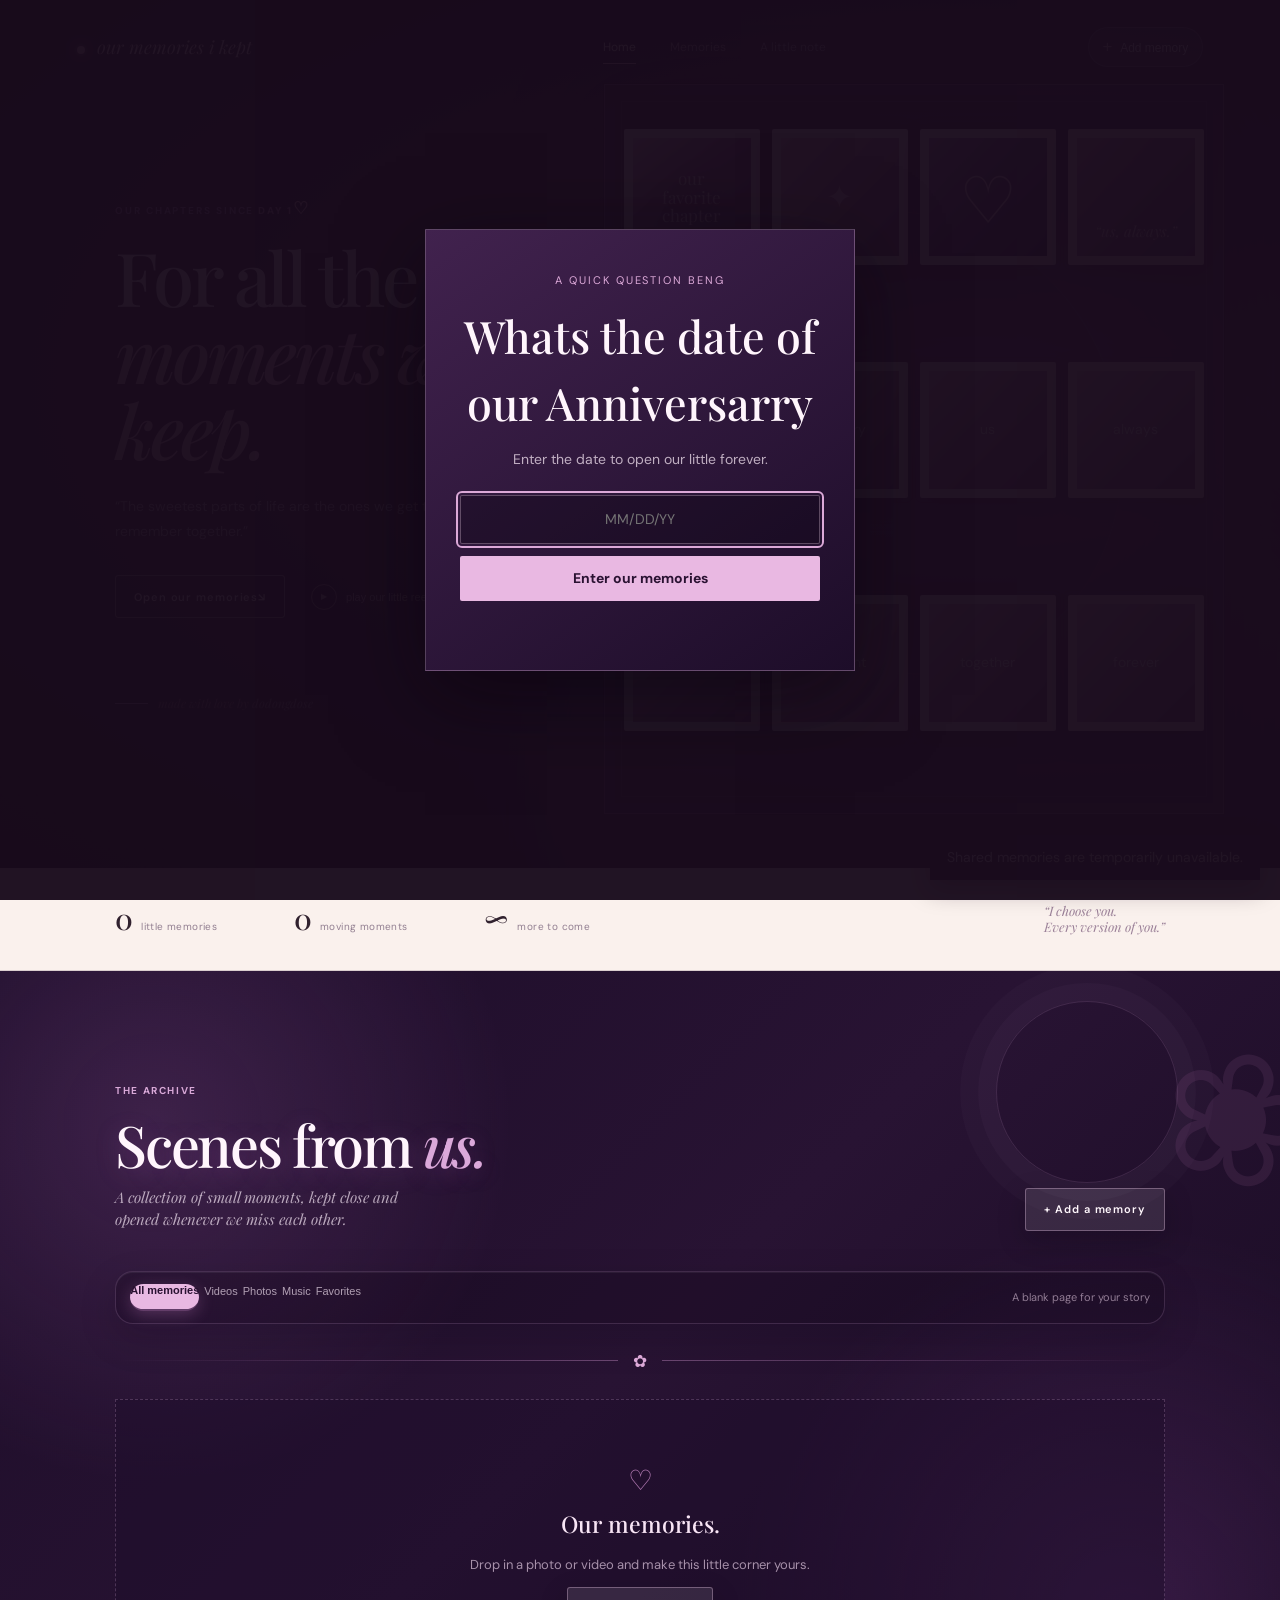
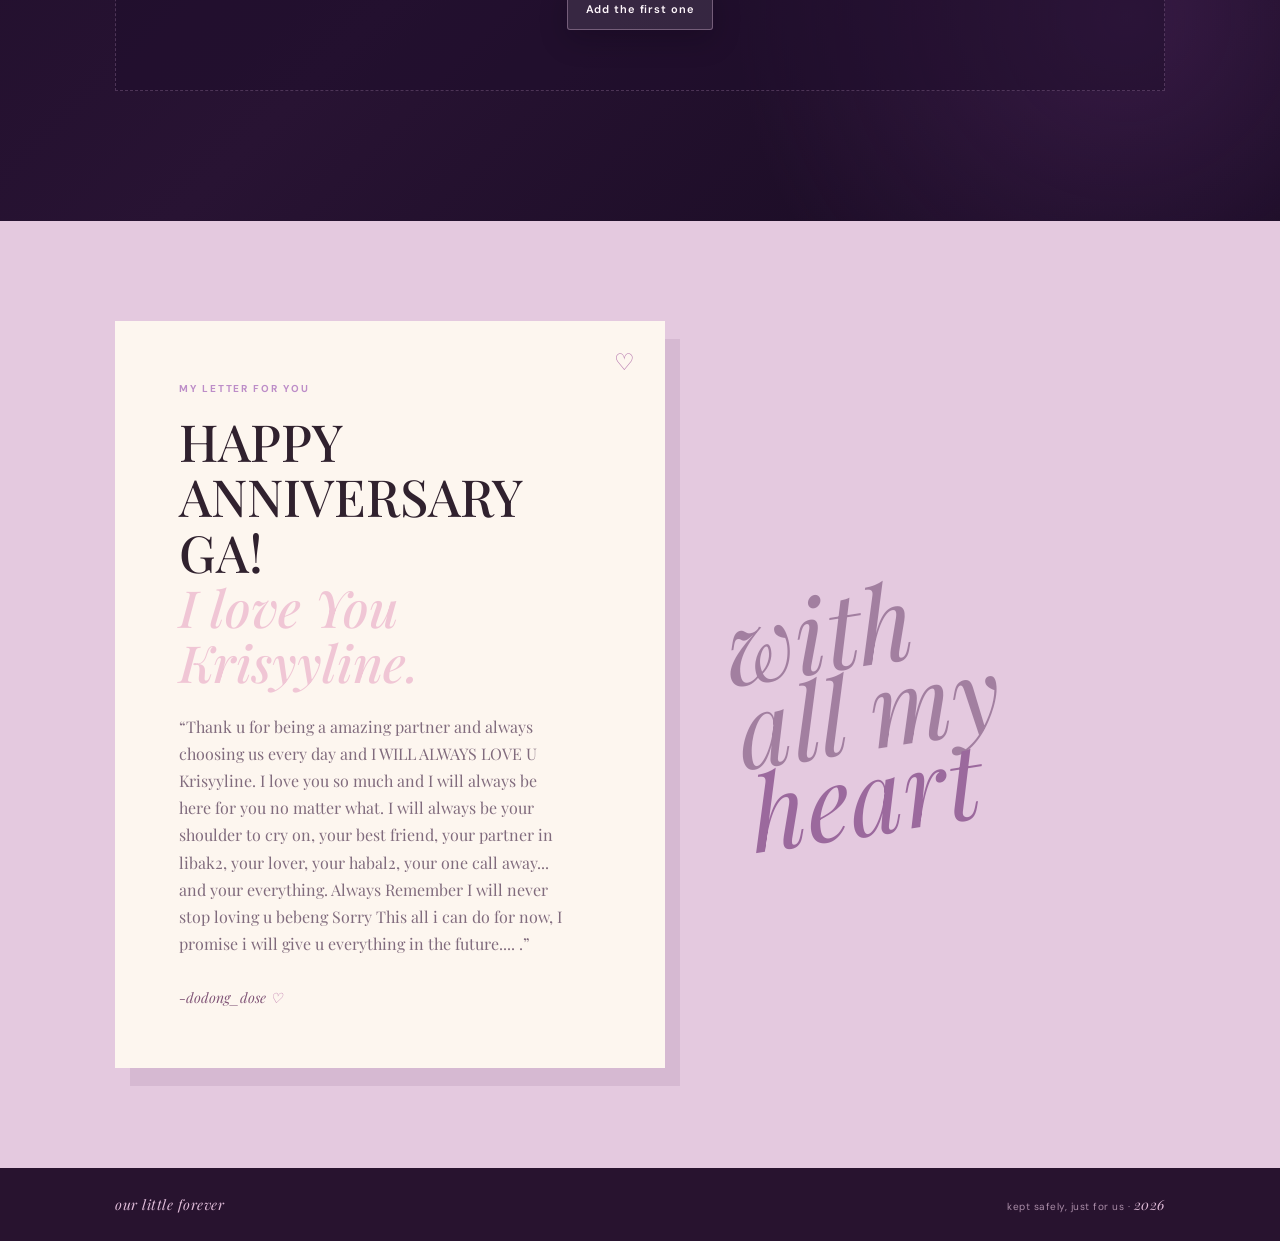
==== commit 4c0f2c8f: "Updated Website" ====
--- a/index.html
+++ b/index.html
@@ -1003,7 +1003,7 @@
         <div class="memory-grid" id="memory-grid"></div>
         <div class="empty-memory" id="empty-memory">
           <span>♡</span>
-          <h3>Our first memory is waiting.</h3>
+          <h3>Our memories.</h3>
           <p>Drop in a photo or video and make this little corner yours.</p>
           <button class="button button-dark" id="empty-add" type="button">
             Add the first one
@@ -1062,7 +1062,7 @@
           Choose wisely... the No button has trust issues ♡
         </p>
         <div class="love-status" aria-hidden="true">
-          <span>love: 100%</span><span>drama: loading...</span>
+          <span>love: 100%</span><span>drama: calm</span>
         </div>
         <div class="love-actions" id="love-actions">
           <button class="love-button" id="love-yes" type="button">
--- a/style.css
+++ b/style.css
@@ -1,4 +1,39 @@
+ .memory-video-preview{position:absolute;inset:0;width:100%;height:100%;object-fit:cover;pointer-events:none}
 :root{--plum:#28132f;--deep:#1a0d20;--violet:#6e4380;--lilac:#cfa6dc;--pink:#f0c6d5;--cream:#fbf3ec;--ink:#30212e;--muted:#927f91;--line:rgba(73,39,67,.18)}
-*{box-sizing:border-box}html{scroll-behavior:smooth}body{margin:0;color:var(--ink);background:var(--cream);font-family:"DM Sans",sans-serif;font-size:14px;line-height:1.5}.grain{position:fixed;inset:0;z-index:20;pointer-events:none;opacity:.035;background-image:url("data:image/svg+xml,%3Csvg viewBox='0 0 180 180' xmlns='http://www.w3.org/2000/svg'%3E%3Cfilter id='n'%3E%3CfeTurbulence type='fractalNoise' baseFrequency='.8' numOctaves='3' stitchTiles='stitch'/%3E%3C/filter%3E%3Crect width='100%25' height='100%25' filter='url(%23n)' opacity='.5'/%3E%3C/svg%3E")}.site-header{position:absolute;z-index:5;top:0;left:0;right:0;display:flex;align-items:center;justify-content:space-between;padding:27px clamp(22px,6vw,88px);color:#fff}.wordmark{color:#fff;text-decoration:none;font-family:"Playfair Display",serif;font-size:18px;font-style:italic}.wordmark-dot{display:inline-block;width:8px;height:8px;margin-right:7px;border-radius:50%;background:var(--pink);box-shadow:0 0 12px var(--pink)}.site-nav{display:flex;gap:34px;margin-left:90px}.site-nav a{position:relative;color:rgba(255,255,255,.63);text-decoration:none;font-size:12px}.site-nav a.active,.site-nav a:hover{color:#fff}.site-nav a.active:after{content:"";position:absolute;right:0;bottom:-8px;left:0;height:1px;background:var(--pink)}.header-add{padding:9px 14px;border:1px solid rgba(255,255,255,.28);border-radius:30px;color:#fff;background:rgba(255,255,255,.08);font-size:12px;cursor:pointer;transition:.2s}.header-add:hover{background:rgba(255,255,255,.18);transform:translateY(-1px)}.header-add span{margin-right:5px;color:var(--pink);font-size:17px}.hero{position:relative;display:grid;grid-template-columns:45% 55%;min-height:730px;overflow:hidden;color:#fff;background:radial-gradient(ellipse at 77% 44%,#71447e 0,#41224e 30%,#291531 62%,#180b1c 100%)}.hero:after{position:absolute;right:-5%;bottom:-30%;width:60%;height:80%;border-radius:50%;background:rgba(192,127,205,.12);box-shadow:0 0 150px rgba(217,151,225,.22);content:""}.hero-copy{position:relative;z-index:2;align-self:center;padding:120px 0 80px clamp(22px,9vw,138px)}.kicker{margin:0 0 18px;color:#bd8dc8;font-size:10px;font-weight:700;letter-spacing:.19em;text-transform:uppercase}.hero .kicker span{color:var(--pink);font-size:17px}.hero h1{max-width:600px;margin:0 0 25px;font-family:"Playfair Display",serif;font-size:clamp(2.9rem,5.8vw,5.8rem);font-weight:500;line-height:1.03;letter-spacing:-.045em}.hero h1 em,.section-heading em,.note-card h2 em{color:var(--pink);font-weight:500}.hero-intro{max-width:390px;margin:0 0 31px;color:rgba(255,255,255,.67);font-size:14px;line-height:1.8}.hero-actions{display:flex;align-items:center;gap:20px;flex-wrap:wrap}.button{display:inline-flex;align-items:center;justify-content:center;min-height:43px;padding:11px 18px;border:1px solid transparent;border-radius:3px;font:600 11px "DM Sans",sans-serif;letter-spacing:.08em;text-decoration:none;cursor:pointer;transition:.2s}.button:hover{transform:translateY(-2px)}.button-light{border-color:rgba(255,255,255,.55);color:#fff;background:transparent}.button-light:hover{border-color:#fff;background:rgba(255,255,255,.11)}.button-dark{border-color:#4c2a47;color:#fff;background:#3f2441}.play-link{display:flex;align-items:center;gap:9px;border:0;color:rgba(255,255,255,.75);background:none;font-size:11px;cursor:pointer}.play-circle{display:grid;place-items:center;width:26px;height:26px;border:1px solid rgba(255,255,255,.55);border-radius:50%;font-size:8px}.hero-signoff{display:flex;align-items:center;gap:10px;margin-top:76px;color:rgba(255,255,255,.44);font-family:"Playfair Display",serif;font-size:12px;font-style:italic}.mini-line{width:33px;height:1px;background:#bd8dc8}.collage{position:relative;min-height:730px;overflow:hidden}.collage:before{position:absolute;top:17%;left:15%;width:68%;height:64%;border:1px solid rgba(238,194,238,.14);border-radius:50%;box-shadow:0 0 90px rgba(206,143,218,.17);content:"";transform:rotate(-20deg)}.collage-card{position:absolute;padding:9px;background:#eee3df;box-shadow:0 22px 45px rgba(15,5,18,.35);transform:rotate(4deg);transition:transform .4s}.visual{position:relative;display:grid;place-items:center;overflow:hidden;background:linear-gradient(135deg,#dfb8d2,#7b477f)}.visual:before{position:absolute;inset:0;background:linear-gradient(130deg,rgba(255,255,255,.18),transparent 45%);content:""}.visual-main{width:100%;height:100%;background:linear-gradient(145deg,#dcb5d3 0,#935b93 39%,#3d254d 100%)}.visual-placeholder{position:relative;color:rgba(255,255,255,.87);font-family:"Playfair Display",serif;font-size:34px;line-height:1.03;text-align:center;text-shadow:0 3px 20px #3b1e46}.card-main{top:17%;left:10%;width:min(350px,50%);height:410px;transform:rotate(-5deg)}.card-main:hover{transform:rotate(-3deg) translateY(-8px)}.photo-caption{display:block;padding:11px 5px 2px;color:#654361;font-family:"Playfair Display",serif;font-size:12px;font-style:italic;line-height:1.15}.tape{position:absolute;top:-12px;left:32%;width:75px;height:25px;background:rgba(255,216,184,.55);transform:rotate(-3deg)}.card-top{top:8%;right:16%;width:160px;height:145px;transform:rotate(8deg)}.visual-top{height:125px;background:linear-gradient(135deg,#e9b4cc,#72487e)}.visual-top span{color:#ffe2ed;font-size:32px}.card-small{right:2%;bottom:13%;width:170px;height:175px;transform:rotate(7deg);background:#dec4dd}.visual-small{height:142px;background:linear-gradient(135deg,#9a6bb2,#371f53)}.visual-small span{color:#ffd4ea;font-family:"Playfair Display",serif;font-size:65px}.date-stamp{display:block;padding:5px;color:#724b6d;font-size:8px;letter-spacing:.1em}.card-polaroid{right:25%;bottom:5%;width:155px;height:193px;transform:rotate(-8deg);background:#f7eee7}.visual-polaroid{height:151px;background:linear-gradient(135deg,#c884aa,#5a3c72)}.visual-polaroid span{align-self:end;padding-bottom:13px;color:#fbe0ee;font-family:"Playfair Display",serif;font-size:15px;font-style:italic}.polaroid-caption{display:block;padding:8px;color:#68415e;font-family:"Playfair Display",serif;font-size:13px;text-align:center}.scribble{position:absolute;color:#f0bbd4;font-family:"Playfair Display",serif;font-style:italic}.scribble-one{top:25%;right:9%;font-size:53px;transform:rotate(12deg)}.scribble-two{bottom:25%;left:6%;font-size:13px;transform:rotate(-13deg)}.stats-row{display:flex;align-items:center;gap:clamp(28px,6vw,90px);padding:29px clamp(22px,9vw,138px);border-bottom:1px solid var(--line);background:#faf1ed}.stats-row div{display:flex;align-items:baseline;gap:8px}.stats-row strong{font-family:"Playfair Display",serif;font-size:29px;font-weight:500}.stats-row div span{color:var(--muted);font-size:10px;letter-spacing:.04em}.stats-row p{margin:0 0 0 auto;color:#9b8098;font-family:"Playfair Display",serif;font-size:13px;font-style:italic;line-height:1.25}.memories-section{padding:112px clamp(22px,9vw,138px) 130px;background:#fbf3ec}.section-heading{display:flex;align-items:end;justify-content:space-between;gap:25px;margin-bottom:40px}.section-heading h2{margin:0;font-family:"Playfair Display",serif;font-size:clamp(2.3rem,4.5vw,4.1rem);font-weight:500;letter-spacing:-.04em;line-height:1}.section-heading em{color:#a772a9}.filter-row{display:flex;justify-content:space-between;align-items:center;margin-bottom:22px;border-bottom:1px solid var(--line)}.filter-tabs{display:flex;gap:22px}.filter{padding:0 0 13px;border:0;color:#9b8796;background:none;font-size:11px;cursor:pointer}.filter.active{border-bottom:2px solid #633d69;color:#3d273b;font-weight:700}.filter-row>span{color:#ae9daa;font-size:11px}.memory-grid{display:grid;grid-template-columns:repeat(4,1fr);gap:18px}.memory-card{position:relative;padding:7px;border:1px solid rgba(73,39,67,.14);background:#fff9f5;box-shadow:0 7px 18px rgba(70,35,62,.07);cursor:pointer;transition:.3s}.memory-card:hover{transform:translateY(-6px) rotate(.5deg);box-shadow:0 18px 29px rgba(70,35,62,.15)}.memory-thumb{position:relative;aspect-ratio:1/.88;overflow:hidden;background:linear-gradient(135deg,#d9b2d4,#725078)}.memory-thumb img{width:100%;height:100%;object-fit:cover}.memory-card video{width:100%;height:100%;object-fit:cover}.memory-play{position:absolute;right:10px;bottom:10px;display:grid;place-items:center;width:27px;height:27px;border:1px solid rgba(255,255,255,.7);border-radius:50%;color:#fff;background:rgba(41,17,47,.55);font-size:9px}.memory-copy{padding:13px 5px 8px}.memory-copy h3{margin:0 0 3px;font-family:"Playfair Display",serif;font-size:16px;font-weight:500}.memory-copy p{margin:0;color:#af99a8;font-size:10px;letter-spacing:.06em}.memory-menu{position:absolute;top:12px;right:12px;z-index:2;width:27px;height:27px;border:0;border-radius:50%;color:#fff;background:rgba(40,19,47,.6);cursor:pointer}.memory-actions{position:absolute;top:42px;right:9px;z-index:4;display:grid;padding:5px;border:1px solid #ded0d9;background:#fff9f5;box-shadow:0 8px 20px #43253d22}.memory-actions button{padding:7px 10px;border:0;color:#493047;background:none;text-align:left;font-size:11px;cursor:pointer}.memory-actions button:hover{background:#f2e1ed}.empty-memory{padding:60px 20px;border:1px dashed #d8c4d4;text-align:center}.empty-memory>span{color:#b27ab3;font-size:28px}.empty-memory h3{margin:5px 0;font-family:"Playfair Display",serif;font-size:23px;font-weight:500}.empty-memory p{color:var(--muted);font-size:13px}.note-section{display:grid;grid-template-columns:minmax(0,550px) 1fr;gap:70px;align-items:center;padding:100px clamp(22px,9vw,138px);background:#e4c9df}.note-card{position:relative;padding:60px clamp(28px,5vw,72px);background:#fdf6ef;box-shadow:15px 18px 0 rgba(99,58,100,.11)}.note-stamp{position:absolute;top:24px;right:30px;color:#b779ae;font-size:23px}.note-card h2{margin:0 0 22px;font-family:"Playfair Display",serif;font-size:clamp(2rem,4vw,3.5rem);font-weight:500;line-height:1.08}.note-text{max-width:390px;color:#806b7d;font-family:"Playfair Display",serif;font-size:16px;line-height:1.7}.signature{margin-top:30px;color:#805577;font-family:"Playfair Display",serif;font-size:14px;font-style:italic}.signature span{color:#bd76a9}.note-decoration{color:rgba(96,53,98,.5);font-family:"Playfair Display",serif;font-size:clamp(4rem,8vw,8rem);font-style:italic;line-height:.82;transform:rotate(-9deg)}.note-decoration em{color:#9b699d}.viewer{position:fixed;inset:0;z-index:50;display:grid;place-items:center;padding:40px;background:rgba(27,12,31,.96)}.viewer-close{position:absolute;top:22px;right:28px;border:0;color:#fff;background:none;font-size:34px;font-weight:200;cursor:pointer}.viewer-content{max-width:min(1000px,90vw);max-height:82vh}.viewer-content img,.viewer-content video{display:block;max-width:100%;max-height:82vh;box-shadow:0 20px 60px #0d0610}.viewer-title{position:absolute;bottom:20px;margin:0;color:#e6bfd9;font-family:"Playfair Display",serif;font-size:17px;font-style:italic}.title-dialog{position:fixed;inset:0;z-index:60;display:grid;place-items:center;padding:20px;background:rgba(27,12,31,.7)}.dialog-card{position:relative;width:min(420px,100%);padding:36px;background:#fbf3ec;box-shadow:0 20px 70px #16091966}.dialog-close{position:absolute;top:13px;right:16px;border:0;color:#74506d;background:none;font-size:24px;cursor:pointer}.dialog-card h2{margin:0 0 6px;font-family:"Playfair Display",serif;font-size:29px;font-weight:500}.dialog-file{overflow:hidden;margin:0 0 25px;color:#9e8799;font-size:12px;text-overflow:ellipsis;white-space:nowrap}.dialog-card label{display:block;margin-bottom:7px;color:#796375;font-size:11px;font-weight:700;letter-spacing:.06em;text-transform:uppercase}.dialog-card input{width:100%;padding:13px;border:1px solid #d7c3d3;color:var(--ink);background:#fff;font-family:inherit;outline:0}.dialog-card input:focus{border-color:#966099}.dialog-actions{margin-top:17px}.dialog-actions .button{width:100%}footer{display:flex;justify-content:space-between;padding:26px clamp(22px,9vw,138px);color:#a98ca7;background:#28132f;font-size:10px;letter-spacing:.05em}footer span:first-child{color:#e1bdda;font-family:"Playfair Display",serif;font-size:14px;font-style:italic}.toast{position:fixed;right:20px;bottom:20px;z-index:70;padding:12px 17px;color:#fff;background:#3f2441;box-shadow:0 9px 24px #180a1d66;transform:translateY(130px);transition:.3s}.toast.show{transform:translateY(0)}[hidden]{display:none!important}
+*{box-sizing:border-box}html{scroll-behavior:auto}body{margin:0;color:var(--ink);background:var(--cream);font-family:"DM Sans",sans-serif;font-size:14px;line-height:1.5;-webkit-font-smoothing:antialiased;text-rendering:optimizeLegibility}.grain{position:fixed;inset:0;z-index:20;pointer-events:none;opacity:.04;background-image:radial-gradient(rgba(255,255,255,.18) 1px,transparent 1.2px),radial-gradient(rgba(184,117,165,.16) 1px,transparent 1.2px);background-position:0 0,10px 12px;background-size:18px 18px}.site-header{position:absolute;z-index:5;top:0;left:0;right:0;display:flex;align-items:center;justify-content:space-between;padding:27px clamp(22px,6vw,88px);color:#fff}.wordmark{color:#fff;text-decoration:none;font-family:"Playfair Display",serif;font-size:18px;font-style:italic}.wordmark-dot{display:inline-block;width:8px;height:8px;margin-right:7px;border-radius:50%;background:var(--pink);box-shadow:0 0 12px var(--pink)}.site-nav{display:flex;gap:34px;margin-left:90px}.site-nav a{position:relative;color:rgba(255,255,255,.63);text-decoration:none;font-size:12px}.site-nav a.active,.site-nav a:hover{color:#fff}.site-nav a.active:after{content:"";position:absolute;right:0;bottom:-8px;left:0;height:1px;background:var(--pink)}.header-add{padding:9px 14px;border:1px solid rgba(255,255,255,.28);border-radius:30px;color:#fff;background:rgba(255,255,255,.08);font-size:12px;cursor:pointer;transition:.2s}.header-add:hover{background:rgba(255,255,255,.18);transform:translateY(-1px)}.header-add span{margin-right:5px;color:var(--pink);font-size:17px}.hero{position:relative;display:grid;grid-template-columns:45% 55%;min-height:730px;overflow:hidden;color:#fff;background:radial-gradient(ellipse at 77% 44%,#71447e 0,#41224e 30%,#291531 62%,#180b1c 100%)}.hero:after{position:absolute;right:-5%;bottom:-30%;width:60%;height:80%;border-radius:50%;background:rgba(192,127,205,.12);box-shadow:0 0 150px rgba(217,151,225,.22);content:""}.hero-copy{position:relative;z-index:2;align-self:center;padding:120px 0 80px clamp(22px,9vw,138px)}.kicker{margin:0 0 18px;color:#bd8dc8;font-size:10px;font-weight:700;letter-spacing:.19em;text-transform:uppercase}.hero .kicker span{color:var(--pink);font-size:17px}.hero h1{max-width:600px;margin:0 0 25px;font-family:"Playfair Display",serif;font-size:clamp(2.9rem,5.8vw,5.8rem);font-weight:500;line-height:1.03;letter-spacing:-.045em}.hero h1 em,.section-heading em,.note-card h2 em{color:var(--pink);font-weight:500}.hero-intro{max-width:390px;margin:0 0 31px;color:rgba(255,255,255,.67);font-size:14px;line-height:1.8}.hero-actions{display:flex;align-items:center;gap:20px;flex-wrap:wrap}.button{display:inline-flex;align-items:center;justify-content:center;min-height:43px;padding:11px 18px;border:1px solid transparent;border-radius:3px;font:600 11px "DM Sans",sans-serif;letter-spacing:.08em;text-decoration:none;cursor:pointer;transition:.2s}.button:hover{transform:translateY(-2px)}.button-light{border-color:rgba(255,255,255,.55);color:#fff;background:transparent}.button-light:hover{border-color:#fff;background:rgba(255,255,255,.11)}.button-dark{border-color:#4c2a47;color:#fff;background:#3f2441}.play-link{display:flex;align-items:center;gap:9px;border:0;color:rgba(255,255,255,.75);background:none;font-size:11px;cursor:pointer}.play-circle{display:grid;place-items:center;width:26px;height:26px;border:1px solid rgba(255,255,255,.55);border-radius:50%;font-size:8px}.hero-signoff{display:flex;align-items:center;gap:10px;margin-top:76px;color:rgba(255,255,255,.44);font-family:"Playfair Display",serif;font-size:12px;font-style:italic}.mini-line{width:33px;height:1px;background:#bd8dc8}.collage{position:relative;min-height:730px;overflow:hidden}.collage:before{position:absolute;top:17%;left:15%;width:68%;height:64%;border:1px solid rgba(238,194,238,.14);border-radius:50%;box-shadow:0 0 90px rgba(206,143,218,.17);content:"";transform:rotate(-20deg)}.collage-card{position:absolute;padding:9px;background:#eee3df;box-shadow:0 22px 45px rgba(15,5,18,.35);transform:rotate(4deg);transition:transform .4s}.visual{position:relative;display:grid;place-items:center;overflow:hidden;background:linear-gradient(135deg,#dfb8d2,#7b477f)}.visual:before{position:absolute;inset:0;background:linear-gradient(130deg,rgba(255,255,255,.18),transparent 45%);content:""}.visual-main{width:100%;height:100%;background:linear-gradient(145deg,#dcb5d3 0,#935b93 39%,#3d254d 100%)}.visual-placeholder{position:relative;color:rgba(255,255,255,.87);font-family:"Playfair Display",serif;font-size:34px;line-height:1.03;text-align:center;text-shadow:0 3px 20px #3b1e46}.card-main{top:17%;left:10%;width:min(350px,50%);height:410px;transform:rotate(-5deg)}.card-main:hover{transform:rotate(-3deg) translateY(-8px)}.photo-caption{display:block;padding:11px 5px 2px;color:#654361;font-family:"Playfair Display",serif;font-size:12px;font-style:italic;line-height:1.15}.tape{position:absolute;top:-12px;left:32%;width:75px;height:25px;background:rgba(255,216,184,.55);transform:rotate(-3deg)}.card-top{top:8%;right:16%;width:160px;height:145px;transform:rotate(8deg)}.visual-top{height:125px;background:linear-gradient(135deg,#e9b4cc,#72487e)}.visual-top span{color:#ffe2ed;font-size:32px}.card-small{right:2%;bottom:13%;width:170px;height:175px;transform:rotate(7deg);background:#dec4dd}.visual-small{height:142px;background:linear-gradient(135deg,#9a6bb2,#371f53)}.visual-small span{color:#ffd4ea;font-family:"Playfair Display",serif;font-size:65px}.date-stamp{display:block;padding:5px;color:#724b6d;font-size:8px;letter-spacing:.1em}.card-polaroid{right:25%;bottom:5%;width:155px;height:193px;transform:rotate(-8deg);background:#f7eee7}.visual-polaroid{height:151px;background:linear-gradient(135deg,#c884aa,#5a3c72)}.visual-polaroid span{align-self:end;padding-bottom:13px;color:#fbe0ee;font-family:"Playfair Display",serif;font-size:15px;font-style:italic}.polaroid-caption{display:block;padding:8px;color:#68415e;font-family:"Playfair Display",serif;font-size:13px;text-align:center}.scribble{position:absolute;color:#f0bbd4;font-family:"Playfair Display",serif;font-style:italic}.scribble-one{top:25%;right:9%;font-size:53px;transform:rotate(12deg)}.scribble-two{bottom:25%;left:6%;font-size:13px;transform:rotate(-13deg)}.stats-row{display:flex;align-items:center;gap:clamp(28px,6vw,90px);padding:29px clamp(22px,9vw,138px);border-bottom:1px solid var(--line);background:#faf1ed}.stats-row div{display:flex;align-items:baseline;gap:8px}.stats-row strong{font-family:"Playfair Display",serif;font-size:29px;font-weight:500}.stats-row div span{color:var(--muted);font-size:10px;letter-spacing:.04em}.stats-row p{margin:0 0 0 auto;color:#9b8098;font-family:"Playfair Display",serif;font-size:13px;font-style:italic;line-height:1.25}.memories-section{padding:112px clamp(22px,9vw,138px) 130px;background:#fbf3ec}.section-heading{display:flex;align-items:end;justify-content:space-between;gap:25px;margin-bottom:40px}.section-heading h2{margin:0;font-family:"Playfair Display",serif;font-size:clamp(2.3rem,4.5vw,4.1rem);font-weight:500;letter-spacing:-.04em;line-height:1}.section-heading em{color:#a772a9}.filter-row{display:flex;justify-content:space-between;align-items:center;margin-bottom:22px;border-bottom:1px solid var(--line)}.filter-tabs{display:flex;gap:22px}.filter{padding:0 0 13px;border:0;color:#9b8796;background:none;font-size:11px;cursor:pointer}.filter.active{border-bottom:2px solid #633d69;color:#3d273b;font-weight:700}.filter-row>span{color:#ae9daa;font-size:11px}.memory-grid{display:grid;grid-template-columns:repeat(4,1fr);gap:18px}.memory-card{position:relative;padding:7px;border:1px solid rgba(73,39,67,.14);background:#fff9f5;box-shadow:0 7px 18px rgba(70,35,62,.07);cursor:pointer;transition:.3s}.memory-card:hover{transform:translateY(-6px) rotate(.5deg);box-shadow:0 18px 29px rgba(70,35,62,.15)}.memory-thumb{position:relative;aspect-ratio:1/.88;overflow:hidden;background:linear-gradient(135deg,#d9b2d4,#725078)}.memory-thumb img{width:100%;height:100%;object-fit:cover}.memory-card video{width:100%;height:100%;object-fit:cover}.memory-play{position:absolute;right:10px;bottom:10px;display:grid;place-items:center;width:27px;height:27px;border:1px solid rgba(255,255,255,.7);border-radius:50%;color:#fff;background:rgba(41,17,47,.55);font-size:9px}.memory-copy{padding:13px 5px 8px}.memory-copy h3{margin:0 0 3px;font-family:"Playfair Display",serif;font-size:16px;font-weight:500}.memory-copy p{margin:0;color:#af99a8;font-size:10px;letter-spacing:.06em}.memory-menu{position:absolute;top:12px;right:12px;z-index:2;width:27px;height:27px;border:0;border-radius:50%;color:#fff;background:rgba(40,19,47,.6);cursor:pointer}.memory-actions{position:absolute;top:42px;right:9px;z-index:4;display:grid;padding:5px;border:1px solid #ded0d9;background:#fff9f5;box-shadow:0 8px 20px #43253d22}.memory-actions button{padding:7px 10px;border:0;color:#493047;background:none;text-align:left;font-size:11px;cursor:pointer}.memory-actions button:hover{background:#f2e1ed}.empty-memory{padding:60px 20px;border:1px dashed #d8c4d4;text-align:center}.empty-memory>span{color:#b27ab3;font-size:28px}.empty-memory h3{margin:5px 0;font-family:"Playfair Display",serif;font-size:23px;font-weight:500}.empty-memory p{color:var(--muted);font-size:13px}.note-section{display:grid;grid-template-columns:minmax(0,550px) 1fr;gap:70px;align-items:center;padding:100px clamp(22px,9vw,138px);background:#e4c9df}.note-card{position:relative;padding:60px clamp(28px,5vw,72px);background:#fdf6ef;box-shadow:15px 18px 0 rgba(99,58,100,.11)}.note-stamp{position:absolute;top:24px;right:30px;color:#b779ae;font-size:23px}.note-card h2{margin:0 0 22px;font-family:"Playfair Display",serif;font-size:clamp(2rem,4vw,3.5rem);font-weight:500;line-height:1.08}.note-text{max-width:390px;color:#806b7d;font-family:"Playfair Display",serif;font-size:16px;line-height:1.7}.signature{margin-top:30px;color:#805577;font-family:"Playfair Display",serif;font-size:14px;font-style:italic}.signature span{color:#bd76a9}.note-decoration{color:rgba(96,53,98,.5);font-family:"Playfair Display",serif;font-size:clamp(4rem,8vw,8rem);font-style:italic;line-height:.82;transform:rotate(-9deg)}.note-decoration em{color:#9b699d}.viewer{position:fixed;inset:0;z-index:50;display:grid;place-items:center;padding:40px;background:rgba(27,12,31,.96)}.viewer-close{position:absolute;top:22px;right:28px;border:0;color:#fff;background:none;font-size:34px;font-weight:200;cursor:pointer}.viewer-content{max-width:min(1000px,90vw);max-height:82vh}.viewer-content img,.viewer-content video{display:block;max-width:100%;max-height:82vh;box-shadow:0 20px 60px #0d0610}.viewer-title{position:absolute;bottom:20px;margin:0;color:#e6bfd9;font-family:"Playfair Display",serif;font-size:17px;font-style:italic}.title-dialog{position:fixed;inset:0;z-index:60;display:grid;place-items:center;padding:20px;background:rgba(27,12,31,.7)}.dialog-card{position:relative;width:min(420px,100%);padding:36px;background:#fbf3ec;box-shadow:0 20px 70px #16091966}.dialog-close{position:absolute;top:13px;right:16px;border:0;color:#74506d;background:none;font-size:24px;cursor:pointer}.dialog-card h2{margin:0 0 6px;font-family:"Playfair Display",serif;font-size:29px;font-weight:500}.dialog-file{overflow:hidden;margin:0 0 25px;color:#9e8799;font-size:12px;text-overflow:ellipsis;white-space:nowrap}.dialog-card label{display:block;margin-bottom:7px;color:#796375;font-size:11px;font-weight:700;letter-spacing:.06em;text-transform:uppercase}.dialog-card input{width:100%;padding:13px;border:1px solid #d7c3d3;color:var(--ink);background:#fff;font-family:inherit;outline:0}.dialog-card input:focus{border-color:#966099}.dialog-actions{margin-top:17px}.dialog-actions .button{width:100%}footer{display:flex;justify-content:space-between;padding:26px clamp(22px,9vw,138px);color:#a98ca7;background:#28132f;font-size:10px;letter-spacing:.05em}footer span:first-child{color:#e1bdda;font-family:"Playfair Display",serif;font-size:14px;font-style:italic}.toast{position:fixed;right:20px;bottom:20px;z-index:70;padding:12px 17px;color:#fff;background:#3f2441;box-shadow:0 9px 24px #180a1d66;transform:translateY(130px);transition:.3s}.toast.show{transform:translateY(0)}[hidden]{display:none!important}
 @media(max-width:900px){.site-nav{margin-left:0}.hero{grid-template-columns:1fr;min-height:1050px}.hero-copy{padding-top:170px}.collage{position:absolute;right:0;bottom:0;width:58%;min-height:520px;transform:translateX(9%)}.card-main{left:6%}.memory-grid{grid-template-columns:repeat(2,1fr)}.stats-row{gap:25px}.stats-row p{display:none}}
 @media(max-width:600px){.site-header{padding:20px}.site-nav{display:none}.header-add{font-size:10px}.hero{min-height:920px}.hero-copy{align-self:start;padding:130px 22px 0}.hero h1{font-size:3.2rem}.hero-intro{font-size:13px}.collage{width:100%;right:-6%;min-height:470px}.card-main{width:52%;height:310px}.visual-placeholder{font-size:25px}.card-top{right:16%;width:125px;height:115px}.visual-top{height:95px}.card-small{right:0;width:135px;height:140px}.visual-small{height:110px}.card-polaroid{right:25%;width:120px;height:150px}.visual-polaroid{height:114px}.stats-row{justify-content:space-between;padding:22px}.stats-row div{display:grid;gap:0}.stats-row strong{font-size:24px}.stats-row div span{font-size:9px}.memories-section{padding:75px 22px}.section-heading{align-items:start;flex-direction:column}.section-heading h2{font-size:2.7rem}.filter-row{align-items:start;flex-direction:column;gap:12px}.memory-grid{grid-template-columns:1fr 1fr;gap:10px}.memory-copy h3{font-size:14px}.note-section{display:block;padding:70px 22px}.note-decoration{margin-top:70px;font-size:5rem}footer{align-items:start;flex-direction:column;gap:10px}}
+
+/* Keep controls and media usable between the existing breakpoints. */
+img,video{max-width:100%;height:auto}img,video,.memory-card,.collage-card{content-visibility:auto;contain:layout paint style}.site-header{min-width:0}.wordmark{white-space:nowrap}.memory-grid{min-width:0}.memory-card,.memory-copy{min-width:0}.memory-copy h3{overflow-wrap:anywhere}.title-dialog .dialog-card,.love-card{width:min(520px,calc(100vw - 32px))}.viewer-content{width:min(92vw,1100px);max-height:78vh}.viewer-content video,.viewer-content img{display:block;max-width:100%;max-height:78vh;object-fit:contain}
+@media (prefers-reduced-motion: reduce){html{scroll-behavior:auto}.memory-card,.filter,.header-add,.hero-actions a,.play-link,.love-button,.love-button-no{transition:none!important;animation:none!important}.collage-card,.memory-card{transform:none!important}}
+
+@media (min-width:601px) and (max-width:1100px){
+	.site-header{padding-inline:clamp(22px,4vw,52px)}
+	.site-nav{gap:18px;margin-left:20px}
+	.hero{grid-template-columns:48% 52%;min-height:680px}
+	.hero-copy{padding-inline:clamp(28px,5vw,70px)}
+	.memory-grid{grid-template-columns:repeat(3,minmax(0,1fr))}
+}
+
+@media (max-width:600px){
+	.site-header{padding:16px 18px}
+	.header-add{padding:8px 10px;white-space:nowrap}
+	.hero-copy{padding-inline:20px}
+	.hero h1{font-size:clamp(2.45rem,12vw,3.2rem);line-height:1.03}
+	.hero-actions{align-items:flex-start;flex-direction:column;gap:16px}
+	.stats-row{display:grid;grid-template-columns:repeat(3,minmax(0,1fr));gap:8px}
+	.stats-row p{grid-column:1/-1;margin-top:12px}
+	.memory-grid{grid-template-columns:repeat(2,minmax(0,1fr))}
+	.filter-tabs{display:flex;flex-wrap:wrap;gap:4px}
+	.filter{padding:7px 8px;font-size:11px}
+	.dialog-actions .button{width:100%}
+}
+
+@media (max-width:380px){
+	.wordmark{font-size:15px}
+	.header-add{font-size:9px}
+	.memory-grid{grid-template-columns:1fr}
+	.memory-thumb{aspect-ratio:1.35}
+	.stats-row strong{font-size:21px}
+}
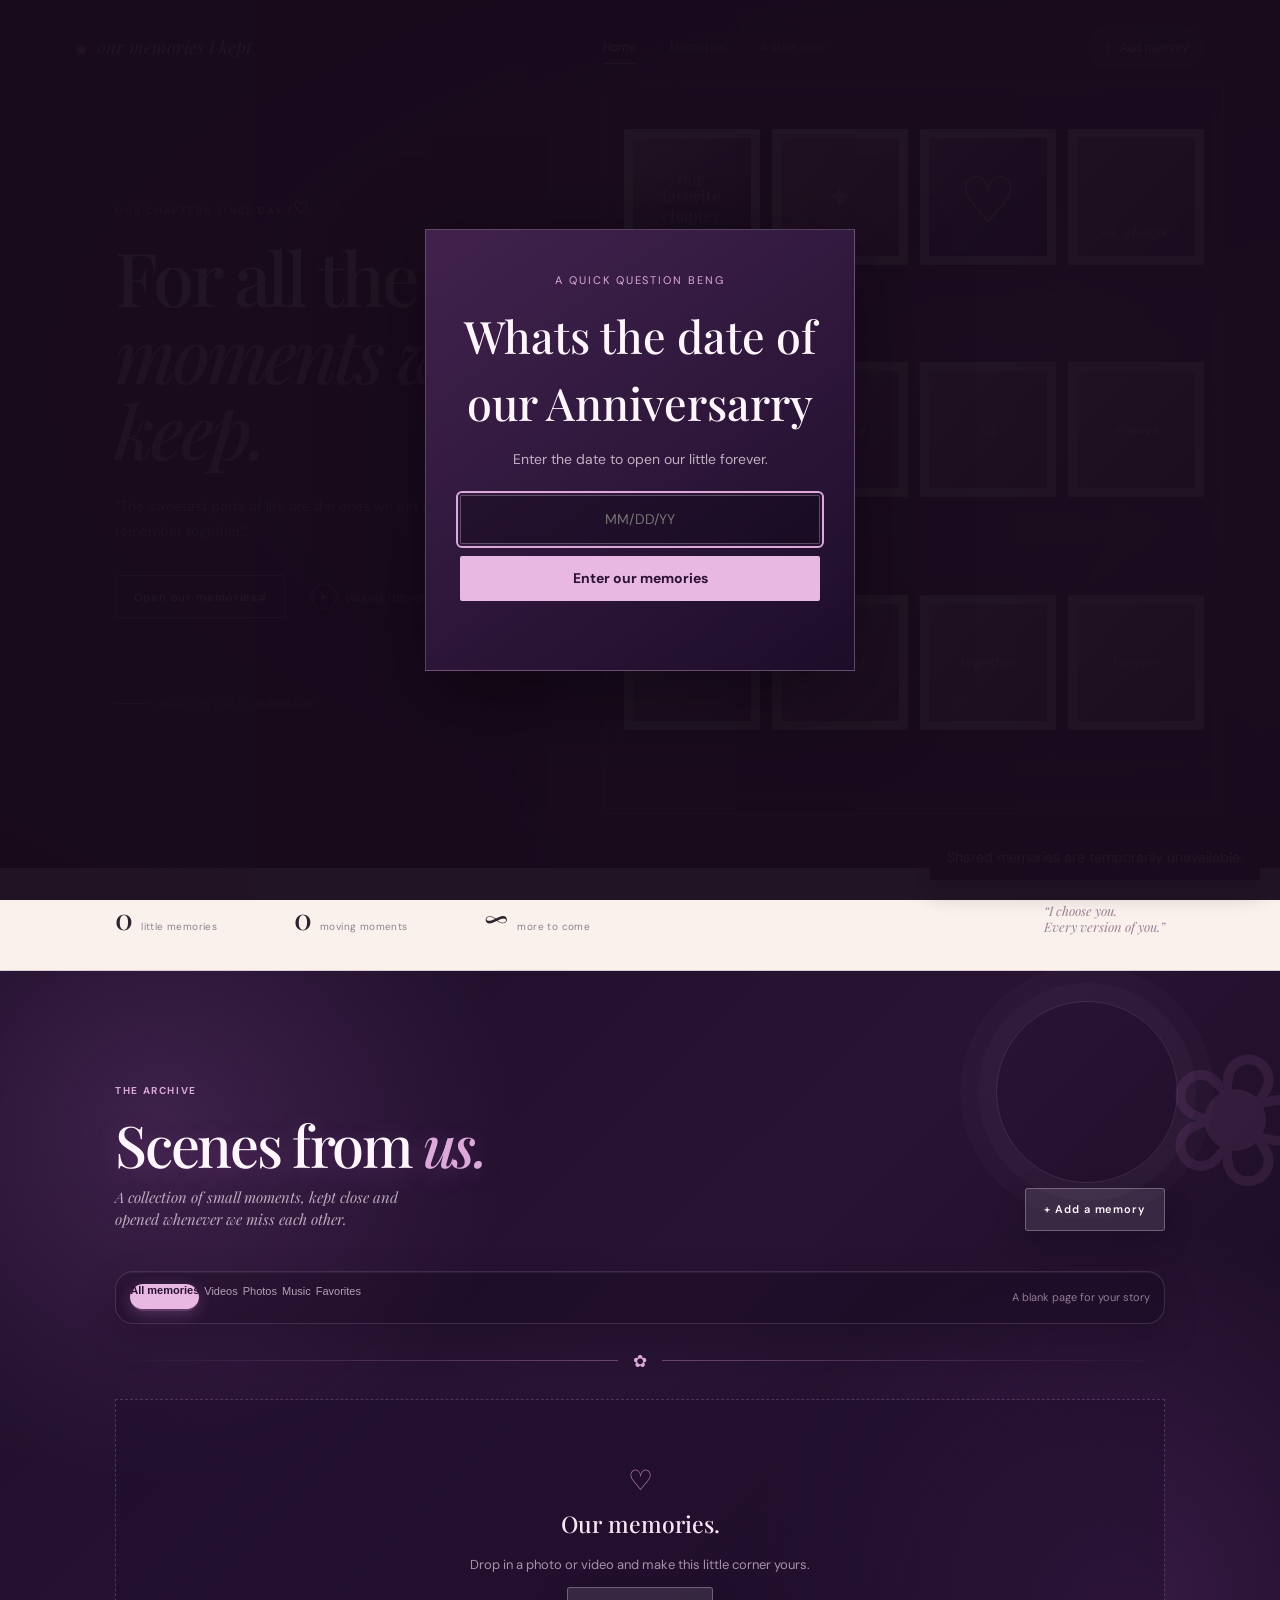
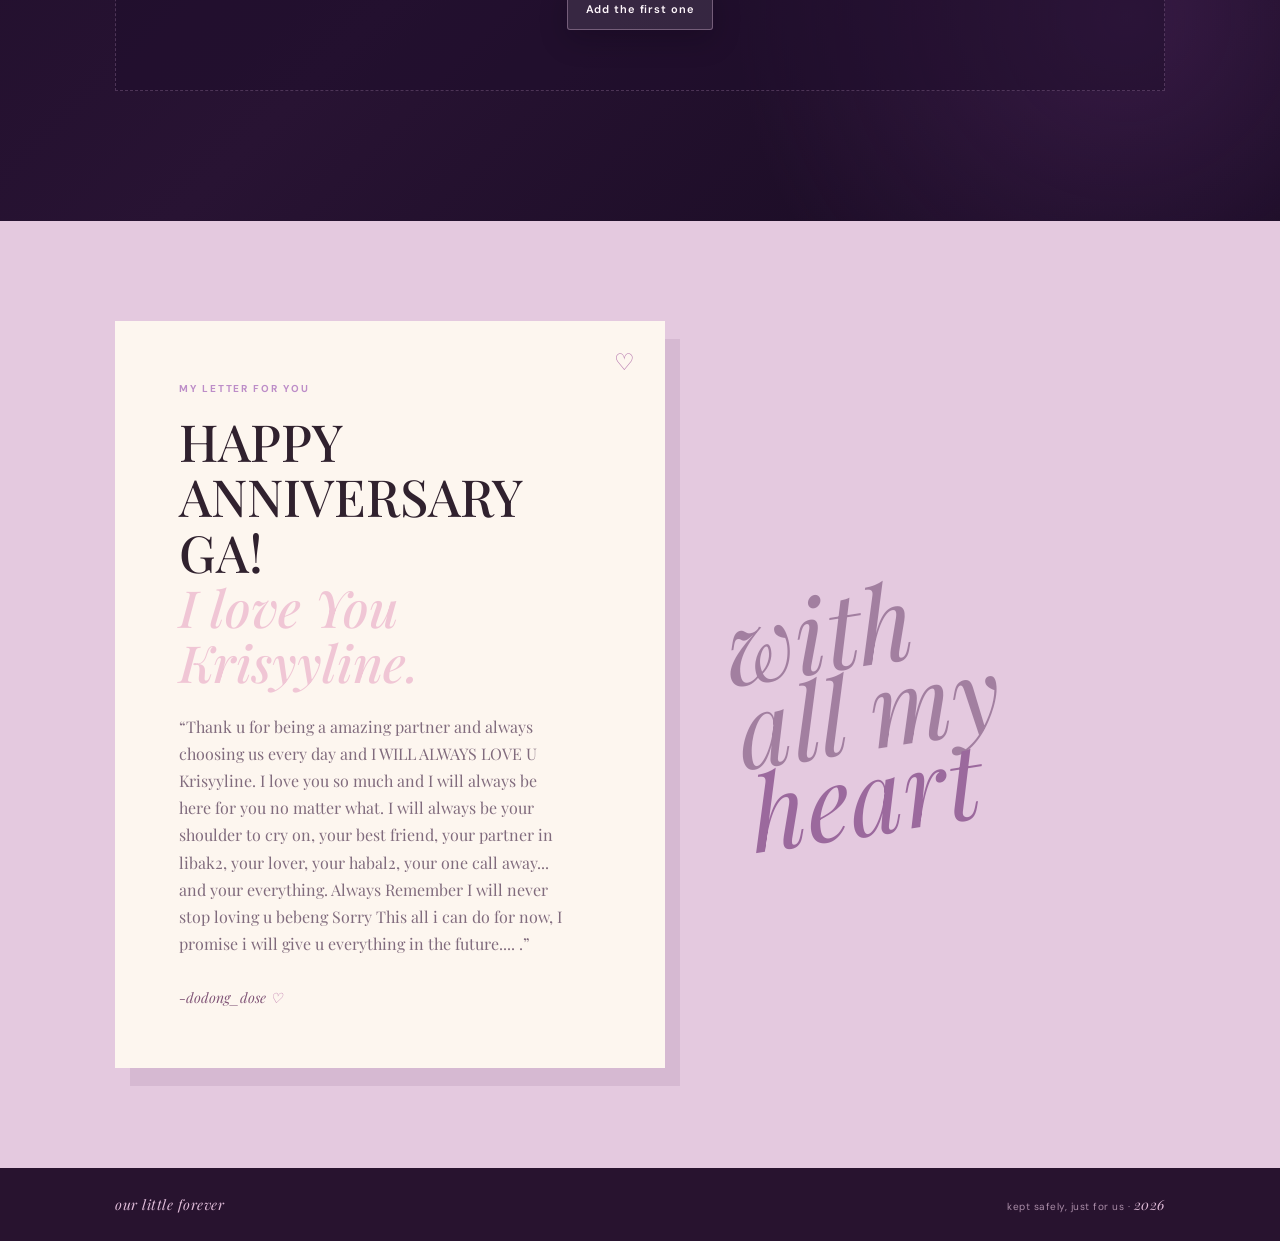
==== commit beced71f: "Updated Website1" ====
--- a/index.html
+++ b/index.html
@@ -1069,7 +1069,7 @@
             Yes, obviously
           </button>
           <button class="love-button love-button-no" id="love-no" type="button">
-            No / buwag?
+            No / buwag
           </button>
         </div>
       </div>
--- a/style.css
+++ b/style.css
@@ -5,7 +5,7 @@
 @media(max-width:600px){.site-header{padding:20px}.site-nav{display:none}.header-add{font-size:10px}.hero{min-height:920px}.hero-copy{align-self:start;padding:130px 22px 0}.hero h1{font-size:3.2rem}.hero-intro{font-size:13px}.collage{width:100%;right:-6%;min-height:470px}.card-main{width:52%;height:310px}.visual-placeholder{font-size:25px}.card-top{right:16%;width:125px;height:115px}.visual-top{height:95px}.card-small{right:0;width:135px;height:140px}.visual-small{height:110px}.card-polaroid{right:25%;width:120px;height:150px}.visual-polaroid{height:114px}.stats-row{justify-content:space-between;padding:22px}.stats-row div{display:grid;gap:0}.stats-row strong{font-size:24px}.stats-row div span{font-size:9px}.memories-section{padding:75px 22px}.section-heading{align-items:start;flex-direction:column}.section-heading h2{font-size:2.7rem}.filter-row{align-items:start;flex-direction:column;gap:12px}.memory-grid{grid-template-columns:1fr 1fr;gap:10px}.memory-copy h3{font-size:14px}.note-section{display:block;padding:70px 22px}.note-decoration{margin-top:70px;font-size:5rem}footer{align-items:start;flex-direction:column;gap:10px}}
 
 /* Keep controls and media usable between the existing breakpoints. */
-img,video{max-width:100%;height:auto}img,video,.memory-card,.collage-card{content-visibility:auto;contain:layout paint style}.site-header{min-width:0}.wordmark{white-space:nowrap}.memory-grid{min-width:0}.memory-card,.memory-copy{min-width:0}.memory-copy h3{overflow-wrap:anywhere}.title-dialog .dialog-card,.love-card{width:min(520px,calc(100vw - 32px))}.viewer-content{width:min(92vw,1100px);max-height:78vh}.viewer-content video,.viewer-content img{display:block;max-width:100%;max-height:78vh;object-fit:contain}
+img,video{max-width:100%;height:auto}.site-header{min-width:0}.wordmark{white-space:nowrap}.memory-grid{min-width:0}.memory-card,.memory-copy{min-width:0}.memory-copy h3{overflow-wrap:anywhere}.title-dialog .dialog-card,.love-card{width:min(520px,calc(100vw - 32px))}.viewer-content{width:min(92vw,1100px);max-height:78vh}.viewer-content video,.viewer-content img{display:block;max-width:100%;max-height:78vh;object-fit:contain}
 @media (prefers-reduced-motion: reduce){html{scroll-behavior:auto}.memory-card,.filter,.header-add,.hero-actions a,.play-link,.love-button,.love-button-no{transition:none!important;animation:none!important}.collage-card,.memory-card{transform:none!important}}
 
 @media (min-width:601px) and (max-width:1100px){
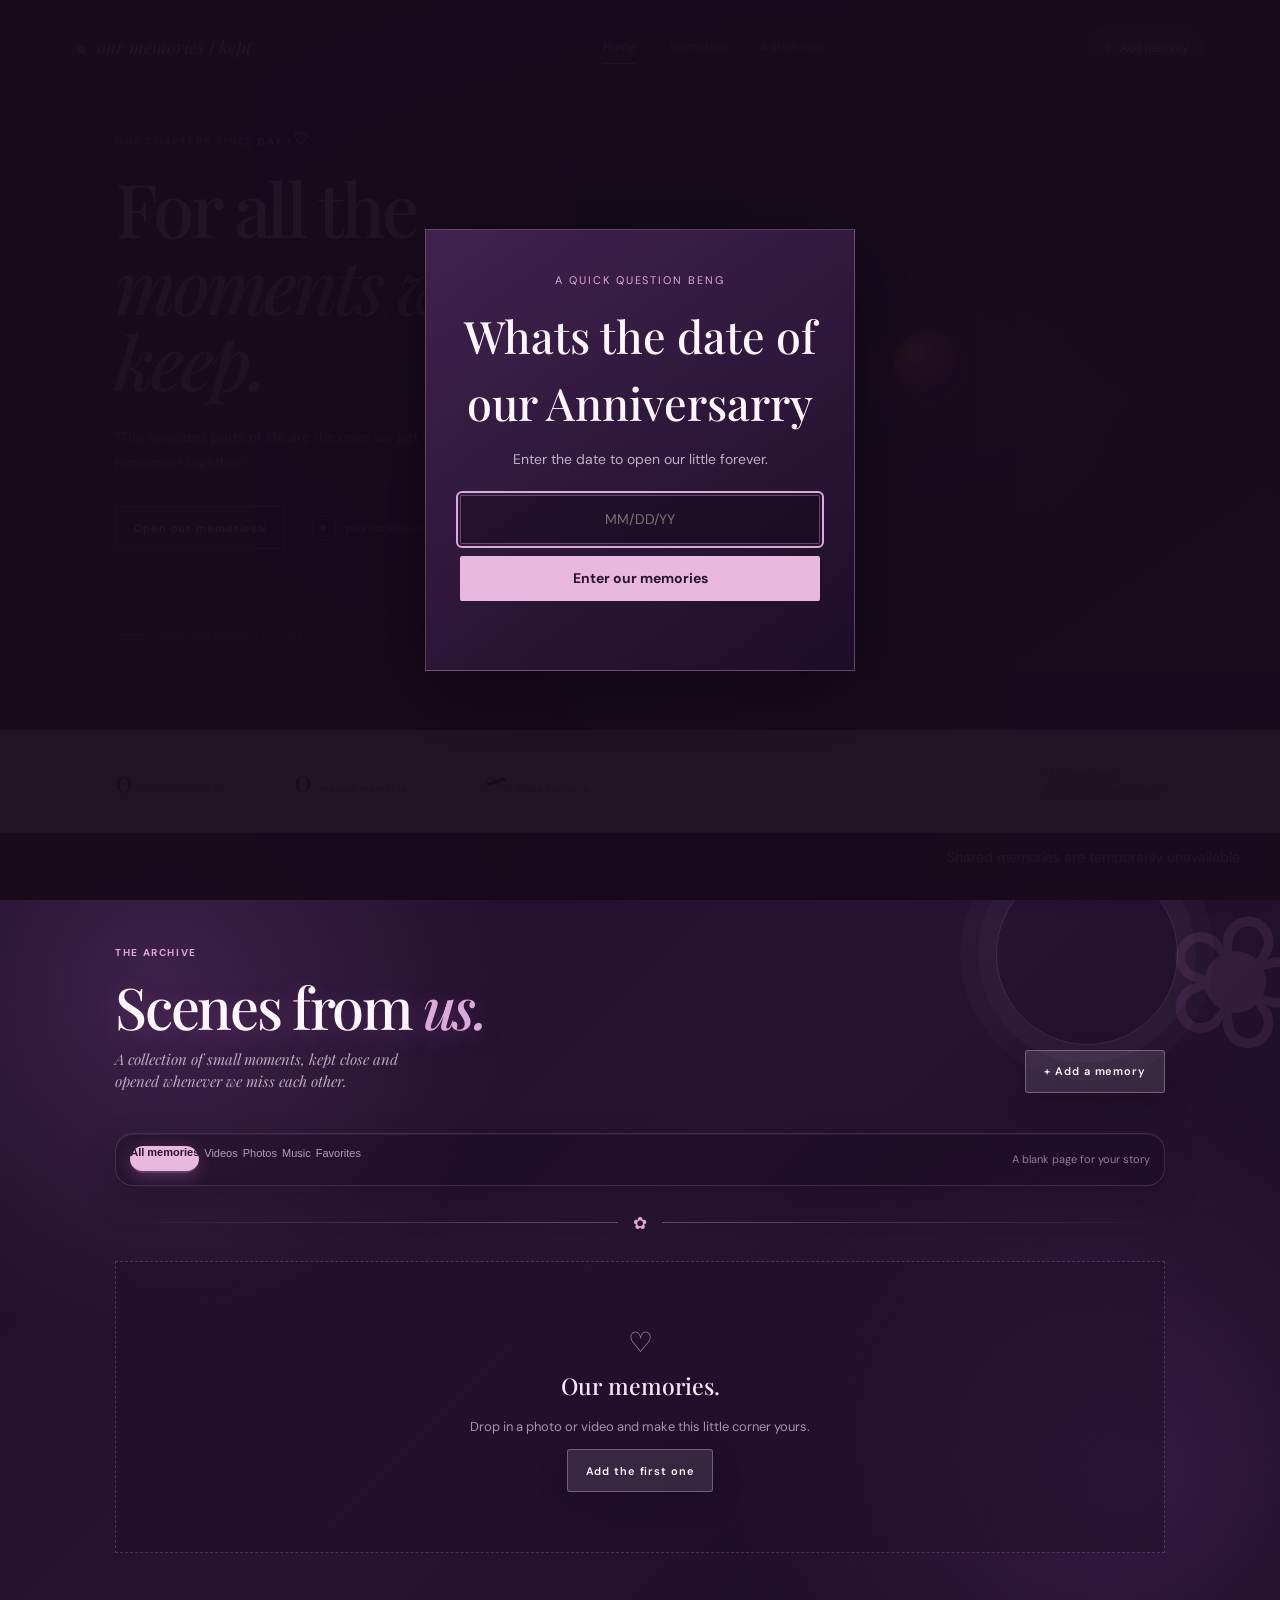
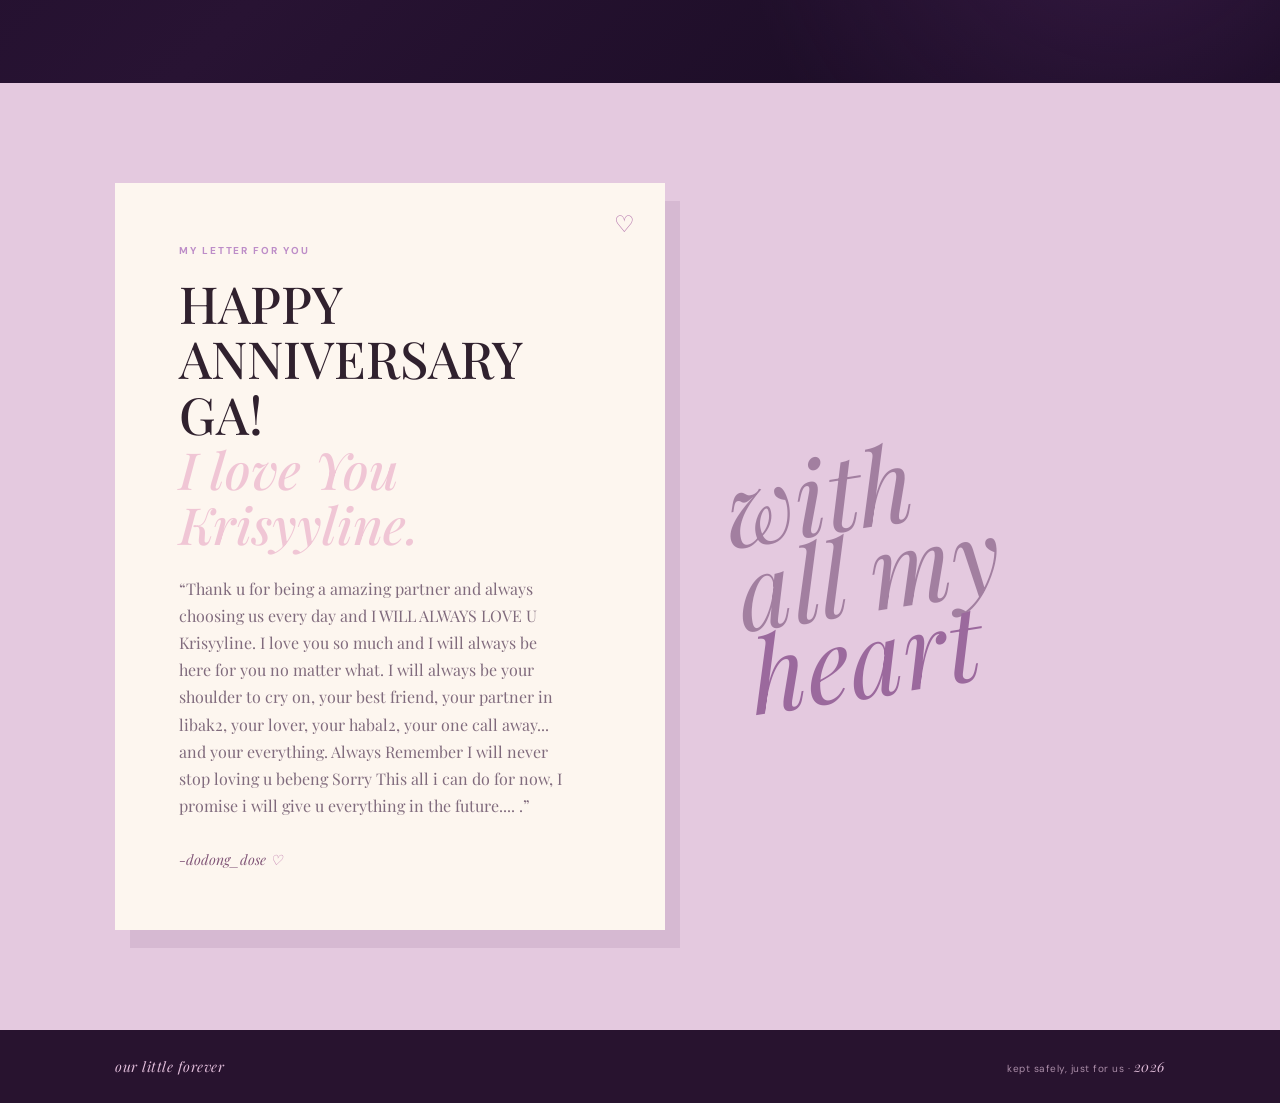
==== commit 0645ac4e: "Apdet Web" ====
--- a/index.html
+++ b/index.html
@@ -27,81 +27,6 @@
         width: 100%;
         height: 100%;
         object-fit: cover;
-      }
-      .collage-media {
-        z-index: 1;
-      }
-      .collage-audio {
-        position: absolute;
-        inset: 0;
-        z-index: 1;
-        display: grid;
-        place-items: center;
-        color: #ffe2f0;
-        font-family: "Playfair Display", serif;
-        font-size: 48px;
-        text-shadow: 0 0 22px rgba(255, 198, 232, 0.7);
-      }
-      .visual-main video {
-        z-index: 1;
-      }
-      .visual-main .visual-placeholder,
-      .visual-top .visual-placeholder,
-      .visual-small .visual-placeholder,
-      .visual-polaroid .visual-placeholder {
-        position: relative;
-        z-index: 2;
-      }
-      .visual-main img:not([hidden]) ~ .visual-placeholder {
-        display: none;
-      }
-      .collage {
-        margin: 84px 8% 54px 4%;
-        border: 1px solid rgba(246, 215, 239, 0.34);
-        box-shadow:
-          inset 0 0 0 10px rgba(246, 215, 239, 0.04),
-          0 0 0 1px rgba(23, 8, 28, 0.4),
-          0 24px 90px rgba(15, 4, 22, 0.3);
-      }
-      .collage::after {
-        position: absolute;
-        inset: 16px;
-        border: 1px solid rgba(246, 215, 239, 0.15);
-        pointer-events: none;
-        content: "";
-      }
-      .collage-card {
-        outline: 1px solid rgba(68, 28, 67, 0.18);
-        outline-offset: 4px;
-      }
-      .collage-frame {
-        position: absolute;
-        z-index: 2;
-        width: 104px;
-        height: 88px;
-        padding: 6px;
-        border: 5px solid #f5e3e8;
-        background: #f5e3e8;
-        box-shadow: 0 12px 24px rgba(15, 4, 22, 0.3);
-      }
-      .collage-frame .visual {
-        width: 100%;
-        height: 100%;
-      }
-      .collage-frame .visual-placeholder {
-        position: relative;
-        z-index: 2;
-        font-size: 14px;
-      }
-      .collage-frame:nth-of-type(5) {
-        top: 4%;
-        left: 33%;
-        transform: rotate(8deg);
-      }
-      .collage-frame:nth-of-type(6) {
-        top: 28%;
-        left: 2%;
-        transform: rotate(-10deg);
       }
       .collage-frame:nth-of-type(7) {
         top: 59%;
@@ -787,6 +712,269 @@
       }
       .love-button-no:hover {
         color: #2a1232;
+      }
+      .hero .collage {
+        position: relative;
+        align-self: center;
+        right: auto;
+        bottom: auto;
+        width: 100%;
+        height: min(620px, 75vw);
+        min-height: 440px;
+        margin: 0;
+        overflow: hidden;
+        transform: none;
+        border: 0;
+        background:
+          radial-gradient(
+            ellipse at 52% 50%,
+            rgba(20, 79, 104, 0.5),
+            transparent 54%
+          ),
+          linear-gradient(145deg, #101c32, #07111f 68%, #10293b);
+        box-shadow: none;
+      }
+      .hero .collage::after {
+        display: none;
+      }
+      #hero-collage::before {
+        position: absolute;
+        inset: -25%;
+        background-image:
+          radial-gradient(2px 2px at 15% 22%, #d8f4f2 45%, transparent 55%),
+          radial-gradient(1px 1px at 34% 68%, #fff 45%, transparent 55%),
+          radial-gradient(1.5px 1.5px at 74% 27%, #b8e5ee 45%, transparent 55%),
+          radial-gradient(1px 1px at 84% 72%, #fff 45%, transparent 55%),
+          radial-gradient(1px 1px at 56% 12%, #fff 45%, transparent 55%);
+        background-size:
+          240px 220px,
+          190px 190px,
+          280px 260px,
+          230px 240px,
+          170px 180px;
+        content: "";
+        animation: star-drift 48s linear infinite;
+      }
+      @keyframes star-drift {
+        to {
+          transform: translate3d(-3%, 2%, 0);
+        }
+      }
+      @media (max-width: 900px) {
+        .hero .collage {
+          position: relative;
+          right: auto;
+          bottom: auto;
+          width: 100%;
+          height: 480px;
+          min-height: 0;
+          transform: none;
+        }
+      }
+      @media (max-width: 600px) {
+        .hero .collage {
+          height: 390px;
+          margin-top: -20px;
+        }
+      }
+      @media (prefers-reduced-motion: reduce) {
+        #hero-collage::before,
+        .orbit-picture,
+        .orbit-picture-frame {
+          animation: none;
+        }
+      }
+      #hero-collage {
+        --orbit-radius-near: clamp(58px, 9vw, 88px);
+        --orbit-radius-mid: clamp(92px, 14vw, 138px);
+        --orbit-radius-far: clamp(126px, 19vw, 190px);
+      }
+      .orbit-center {
+        position: absolute;
+        z-index: 4;
+        top: 50%;
+        left: 50%;
+        width: clamp(44px, 7vw, 68px);
+        aspect-ratio: 1;
+        border-radius: 50%;
+        background: radial-gradient(
+          circle at 34% 30%,
+          #fff6d4 0 5%,
+          #f2c779 13%,
+          #db798f 35%,
+          #82527f 58%,
+          rgba(54, 39, 78, 0.2) 74%,
+          transparent 75%
+        );
+        box-shadow:
+          0 0 28px rgba(242, 199, 121, 0.45),
+          0 0 76px rgba(219, 121, 143, 0.3);
+        transform: translate(-50%, -50%);
+      }
+      .orbit-track {
+        position: absolute;
+        z-index: 1;
+        top: 50%;
+        left: 50%;
+        aspect-ratio: 1;
+        border: 1px solid rgba(169, 230, 232, 0.24);
+        border-radius: 50%;
+        transform: translate(-50%, -50%);
+      }
+      .orbit-track-near {
+        width: calc(var(--orbit-radius-near) + var(--orbit-radius-near));
+      }
+      .orbit-track-mid {
+        width: calc(var(--orbit-radius-mid) + var(--orbit-radius-mid));
+      }
+      .orbit-track-far {
+        width: calc(var(--orbit-radius-far) + var(--orbit-radius-far));
+      }
+      #orbit-pictures {
+        position: absolute;
+        z-index: 3;
+        inset: 0;
+        pointer-events: none;
+      }
+      .orbit-picture {
+        position: absolute;
+        top: 50%;
+        left: 50%;
+        width: clamp(54px, 7vw, 84px);
+        aspect-ratio: 1;
+        padding: 0;
+        border: 0;
+        background: transparent;
+        cursor: pointer;
+        pointer-events: auto;
+        animation: orbit-circulate var(--orbit-duration) linear infinite;
+        animation-delay: var(--orbit-delay);
+      }
+      .orbit-picture-frame {
+        display: block;
+        width: 100%;
+        height: 100%;
+        overflow: hidden;
+        padding: 4px;
+        border: 1px solid rgba(218, 246, 241, 0.82);
+        border-radius: 10px;
+        background: rgba(8, 22, 38, 0.9);
+        box-shadow:
+          0 9px 25px rgba(0, 0, 0, 0.48),
+          0 0 16px rgba(115, 226, 226, 0.3);
+        animation: orbit-counter var(--orbit-duration) linear infinite;
+        animation-delay: var(--orbit-delay);
+      }
+      .orbit-picture img {
+        display: block;
+        width: 100%;
+        height: 100%;
+        border-radius: 6px;
+        object-fit: cover;
+      }
+      .orbit-picture:hover .orbit-picture-frame,
+      .orbit-picture:focus-visible .orbit-picture-frame {
+        border-color: #fff6d4;
+        box-shadow: 0 0 25px rgba(242, 199, 121, 0.72);
+      }
+      @keyframes orbit-circulate {
+        from {
+          transform: rotate(0deg) translateX(var(--orbit-radius));
+        }
+        to {
+          transform: rotate(360deg) translateX(var(--orbit-radius));
+        }
+      }
+      @keyframes orbit-counter {
+        from {
+          transform: rotate(0deg);
+        }
+        to {
+          transform: rotate(-360deg);
+        }
+      }
+      .video-picker-card {
+        max-height: min(80vh, 700px);
+        overflow: auto;
+      }
+      .video-picker-list {
+        display: grid;
+        gap: 9px;
+        max-height: 58vh;
+        margin-top: 18px;
+        overflow-y: auto;
+      }
+      .video-choice {
+        display: grid;
+        grid-template-columns: 78px minmax(0, 1fr) auto;
+        align-items: center;
+        gap: 12px;
+        width: 100%;
+        padding: 8px;
+        border: 1px solid rgba(238, 184, 232, 0.24);
+        border-radius: 8px;
+        color: #f8e3f5;
+        background: rgba(255, 255, 255, 0.06);
+        text-align: left;
+        cursor: pointer;
+      }
+      .video-choice:hover,
+      .video-choice:focus-visible {
+        border-color: #e9b8e2;
+        background: rgba(226, 169, 225, 0.13);
+      }
+      .video-choice-thumb {
+        display: grid;
+        width: 78px;
+        height: 56px;
+        place-items: center;
+        overflow: hidden;
+        border-radius: 5px;
+        background: #20102b;
+      }
+      .video-choice-thumb img {
+        width: 100%;
+        height: 100%;
+        object-fit: cover;
+      }
+      .video-choice-copy {
+        display: grid;
+        gap: 2px;
+      }
+      .video-choice-copy small,
+      .video-choice-action,
+      .video-picker-empty {
+        color: rgba(249, 225, 247, 0.62);
+      }
+      .pin-field {
+        width: 100%;
+        margin-top: 6px;
+        padding: 12px;
+        border: 1px solid rgba(238, 184, 232, 0.3);
+        border-radius: 6px;
+        color: #fff;
+        background: rgba(18, 8, 25, 0.75);
+        font: inherit;
+      }
+      #delete-pin-error {
+        min-height: 1.5em;
+        color: #ffc1d0;
+      }
+      @media (max-width: 600px) {
+        #hero-collage {
+          --orbit-radius-near: 56px;
+          --orbit-radius-mid: 92px;
+          --orbit-radius-far: min(31vw, 116px);
+        }
+        .orbit-picture {
+          width: 52px;
+        }
+      }
+      @media (prefers-reduced-motion: reduce) {
+        .orbit-picture,
+        .orbit-picture-frame {
+          animation: none;
+        }
       }
     </style>
   </head>
@@ -865,90 +1053,16 @@
           </div>
         </div>
         <div
-          class="collage"
+          class="collage space-scene"
           id="hero-collage"
-          aria-label="A collage of our memories"
+          role="group"
+          aria-label="Recent photos orbiting a glowing center"
         >
-          <div class="collage-card card-main">
-            <div class="visual visual-main">
-              <img id="hero-cover-image" alt="Our favorite chapter" hidden />
-              <video
-                id="hero-cover-video"
-                muted
-                loop
-                playsinline
-                preload="metadata"
-                hidden
-              ></video>
-              <span class="visual-placeholder" id="hero-cover-placeholder"
-                >our<br />favorite<br />chapter</span
-              >
-            </div>
-            <span class="tape tape-left"></span
-            ><span class="photo-caption"
-              >“The good days are<br />the ones with you.”</span
-            >
-          </div>
-          <div class="collage-card collage-slot card-top">
-            <div class="visual visual-top" id="collage-top"><span>✦</span></div>
-          </div>
-          <div class="collage-card collage-slot card-small">
-            <div class="visual visual-small" id="collage-small">
-              <span>♡</span>
-            </div>
-            <span class="date-stamp">JUNE / 24</span>
-          </div>
-          <div class="collage-card collage-slot card-polaroid">
-            <div class="visual visual-polaroid" id="collage-polaroid">
-              <span>“us, always.”</span>
-            </div>
-            <span class="polaroid-caption">“you + me.”</span>
-          </div>
-          <div class="collage-card collage-slot collage-frame">
-            <div class="visual visual-extra" id="collage-extra-1">
-              <span>photo</span>
-            </div>
-          </div>
-          <div class="collage-card collage-slot collage-frame">
-            <div class="visual visual-extra" id="collage-extra-2">
-              <span>memory</span>
-            </div>
-          </div>
-          <div class="collage-card collage-slot collage-frame">
-            <div class="visual visual-extra" id="collage-extra-3">
-              <span>us</span>
-            </div>
-          </div>
-          <div class="collage-card collage-slot collage-frame">
-            <div class="visual visual-extra" id="collage-extra-4">
-              <span>always</span>
-            </div>
-          </div>
-          <div class="collage-card collage-slot collage-frame">
-            <div class="visual visual-extra" id="collage-extra-5">
-              <span>♡</span>
-            </div>
-          </div>
-          <div class="collage-card collage-slot collage-frame">
-            <div class="visual visual-extra" id="collage-extra-6">
-              <span>moment</span>
-            </div>
-          </div>
-          <div class="collage-card collage-slot collage-frame">
-            <div class="visual visual-extra" id="collage-extra-7">
-              <span>together</span>
-            </div>
-          </div>
-          <div class="collage-card collage-slot collage-frame">
-            <div class="visual visual-extra" id="collage-extra-8">
-              <span>forever</span>
-            </div>
-          </div>
-          <span class="scribble scribble-one">∞</span
-          ><span class="scribble scribble-two">“”</span>
-          <span class="flower flower-a" aria-hidden="true">✿</span>
-          <span class="flower flower-b" aria-hidden="true">✿</span>
-          <span class="flower flower-c" aria-hidden="true">❀</span>
+          <div class="orbit-center" aria-hidden="true"></div>
+          <div class="orbit-track orbit-track-near" aria-hidden="true"></div>
+          <div class="orbit-track orbit-track-mid" aria-hidden="true"></div>
+          <div class="orbit-track orbit-track-far" aria-hidden="true"></div>
+          <div id="orbit-pictures"></div>
         </div>
       </section>
 
@@ -1102,6 +1216,68 @@
         </div>
       </div>
     </div>
+    <div class="title-dialog" id="video-picker" hidden>
+      <div
+        class="dialog-card video-picker-card"
+        role="dialog"
+        aria-modal="true"
+        aria-labelledby="video-picker-heading"
+      >
+        <button
+          class="dialog-close"
+          id="video-picker-close"
+          type="button"
+          aria-label="Close video selection"
+        >
+          ×
+        </button>
+        <p class="kicker">your videos</p>
+        <h2 id="video-picker-heading">Choose a video to play.</h2>
+        <div class="video-picker-list" id="video-picker-list"></div>
+      </div>
+    </div>
+    <div class="title-dialog" id="delete-pin-dialog" hidden>
+      <div
+        class="dialog-card"
+        role="dialog"
+        aria-modal="true"
+        aria-labelledby="delete-pin-heading"
+      >
+        <button
+          class="dialog-close"
+          id="delete-pin-close"
+          type="button"
+          aria-label="Cancel deletion"
+        >
+          ×
+        </button>
+        <p class="kicker">confirm deletion</p>
+        <h2 id="delete-pin-heading">Enter your PIN.</h2>
+        <form id="delete-pin-form">
+          <label for="delete-pin-input">PIN</label>
+          <input
+            class="pin-field"
+            id="delete-pin-input"
+            type="password"
+            inputmode="numeric"
+            maxlength="4"
+            autocomplete="off"
+            required
+          />
+          <p id="delete-pin-error" role="alert" aria-live="polite"></p>
+          <div class="dialog-actions">
+            <button class="button button-light" type="submit">Continue</button>
+            <button
+              class="button button-light"
+              id="delete-pin-cancel"
+              type="button"
+            >
+              Cancel
+            </button>
+          </div>
+        </form>
+      </div>
+    </div>
     <script src="cloud-config.js"></script>
     <script src="script.js"></script>
   </body>
